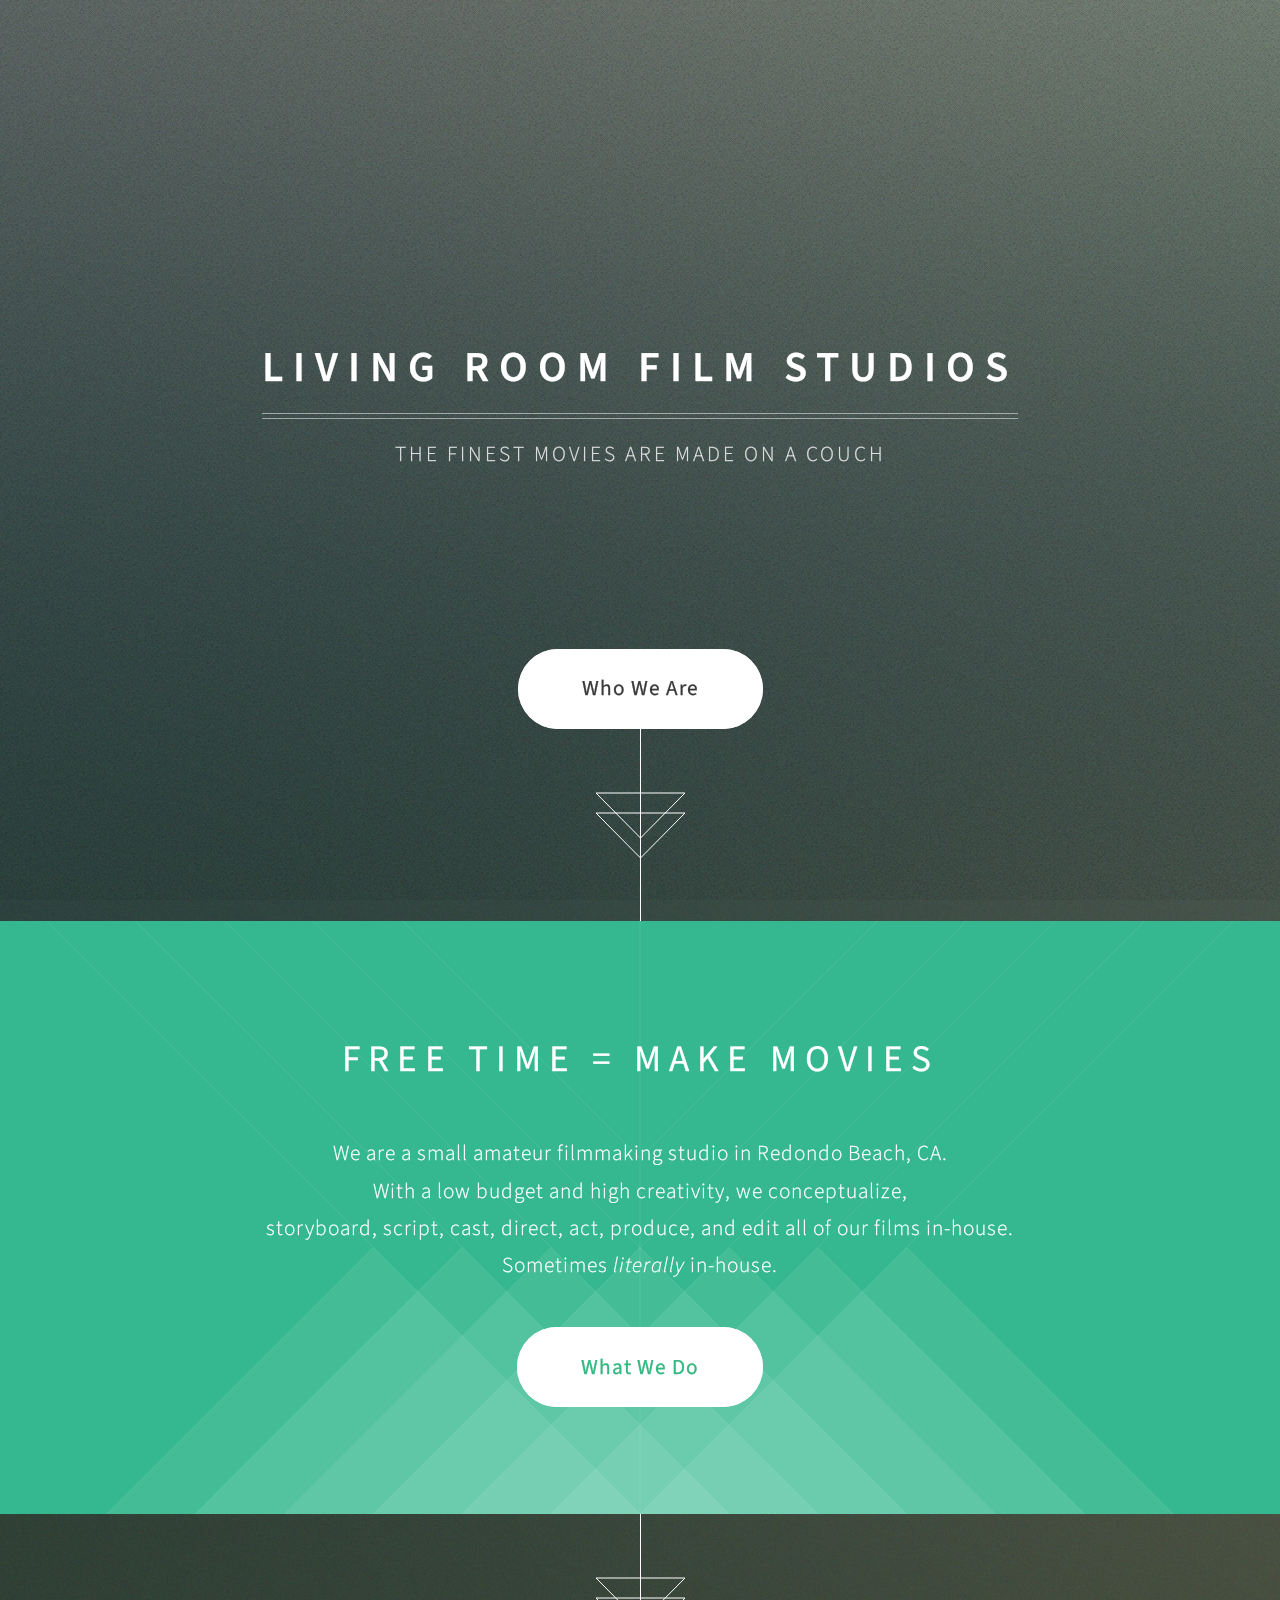
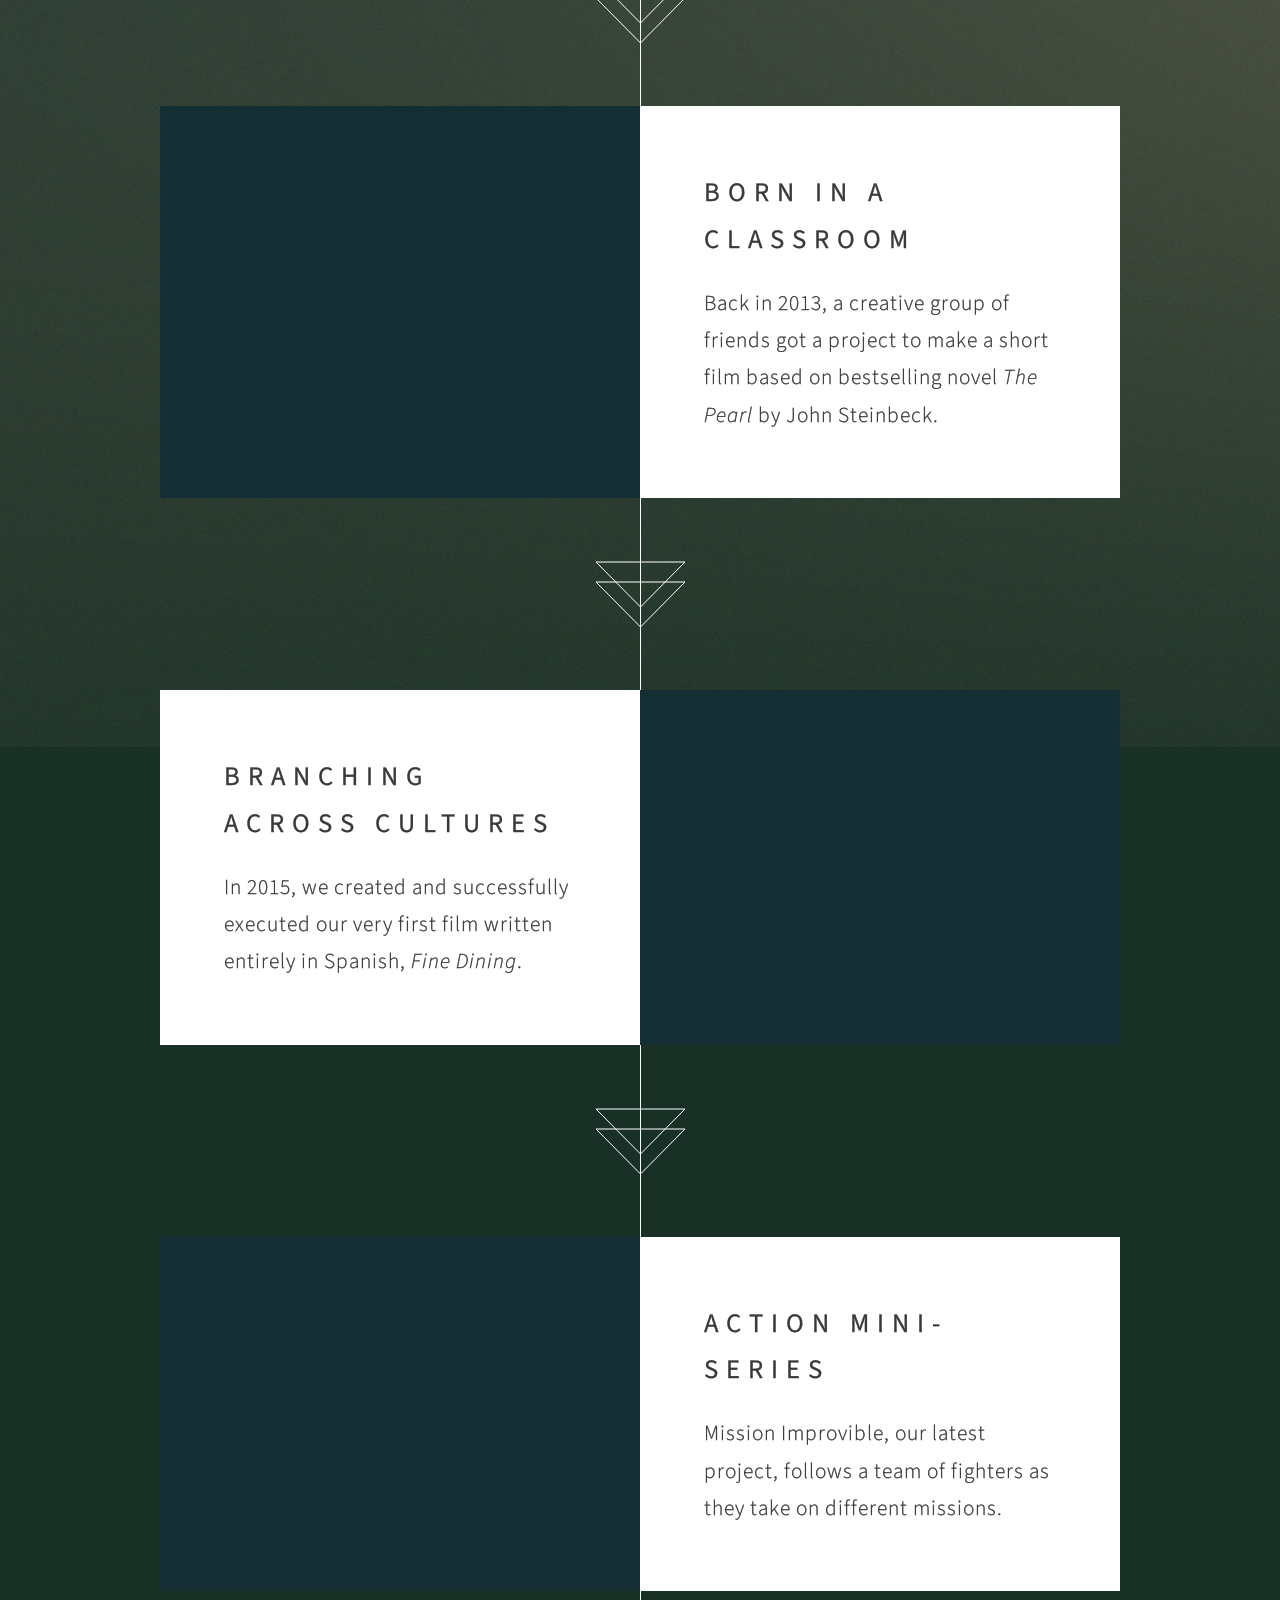
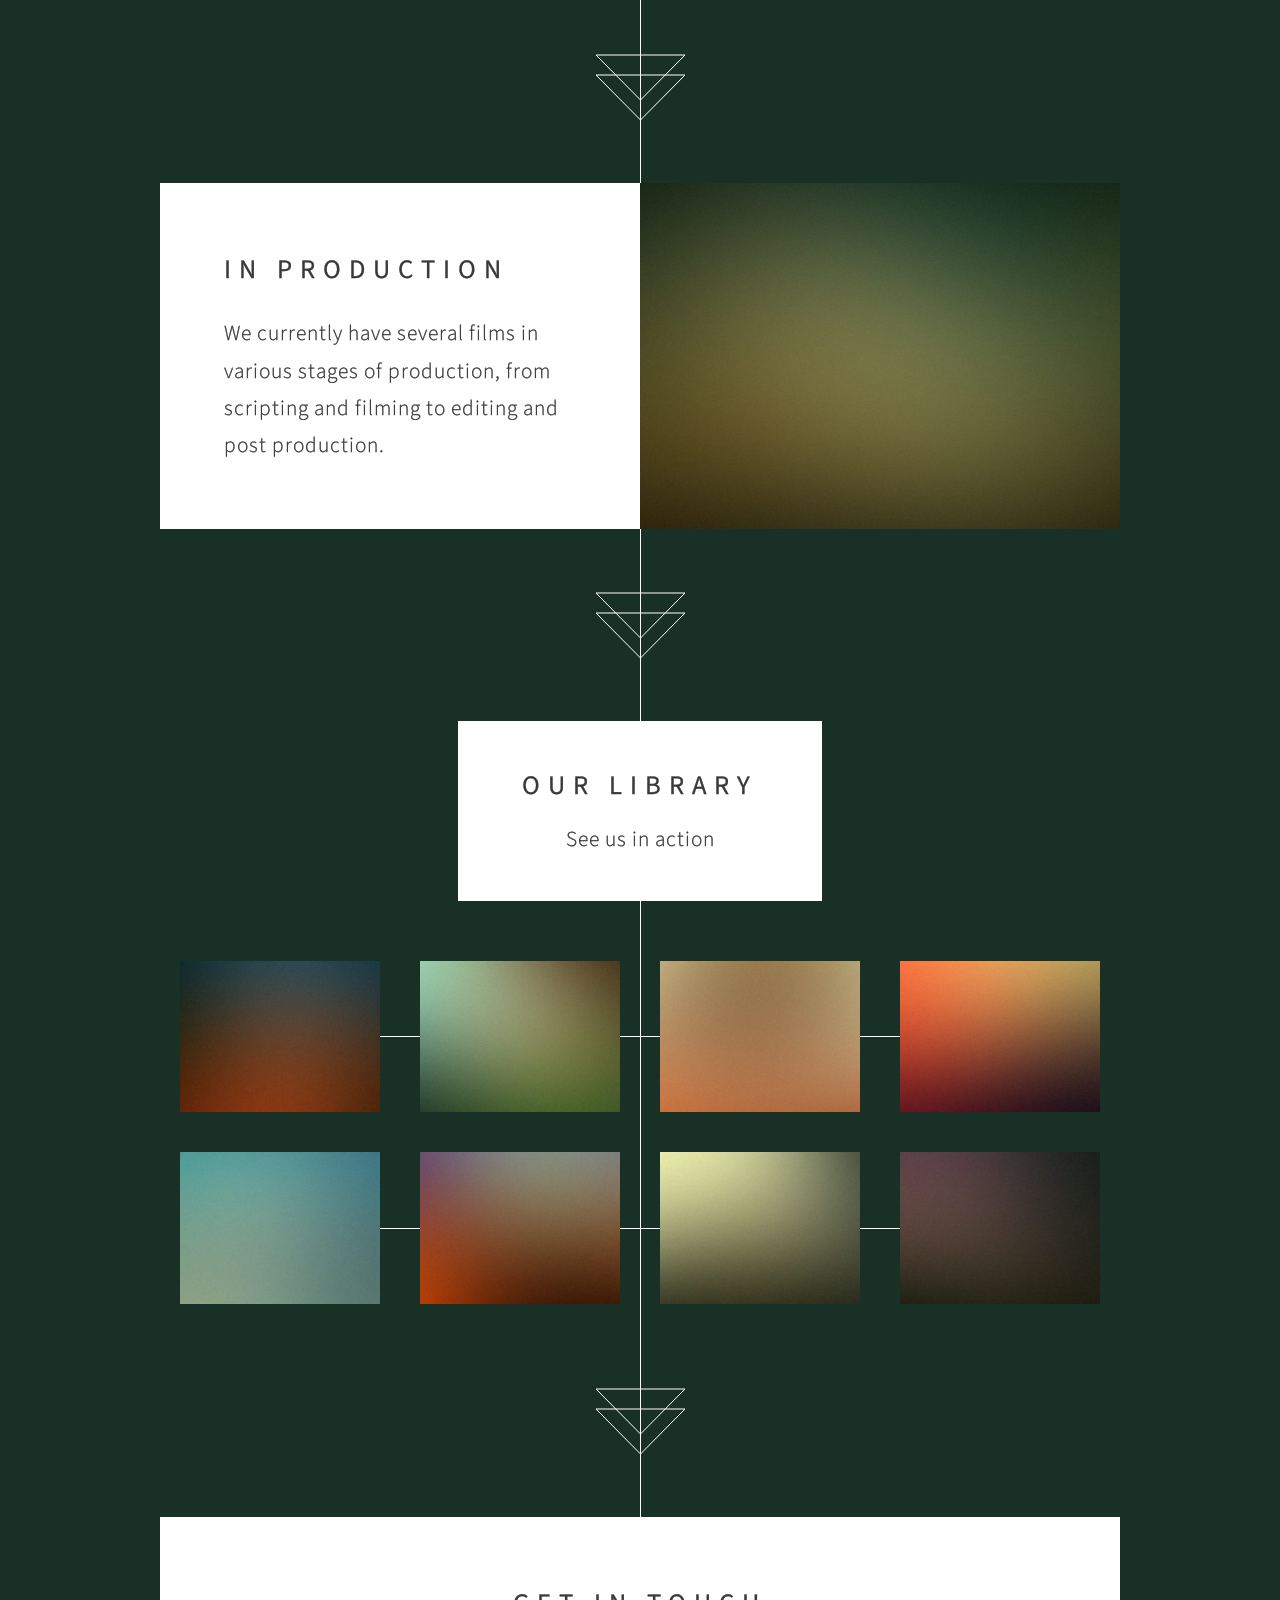
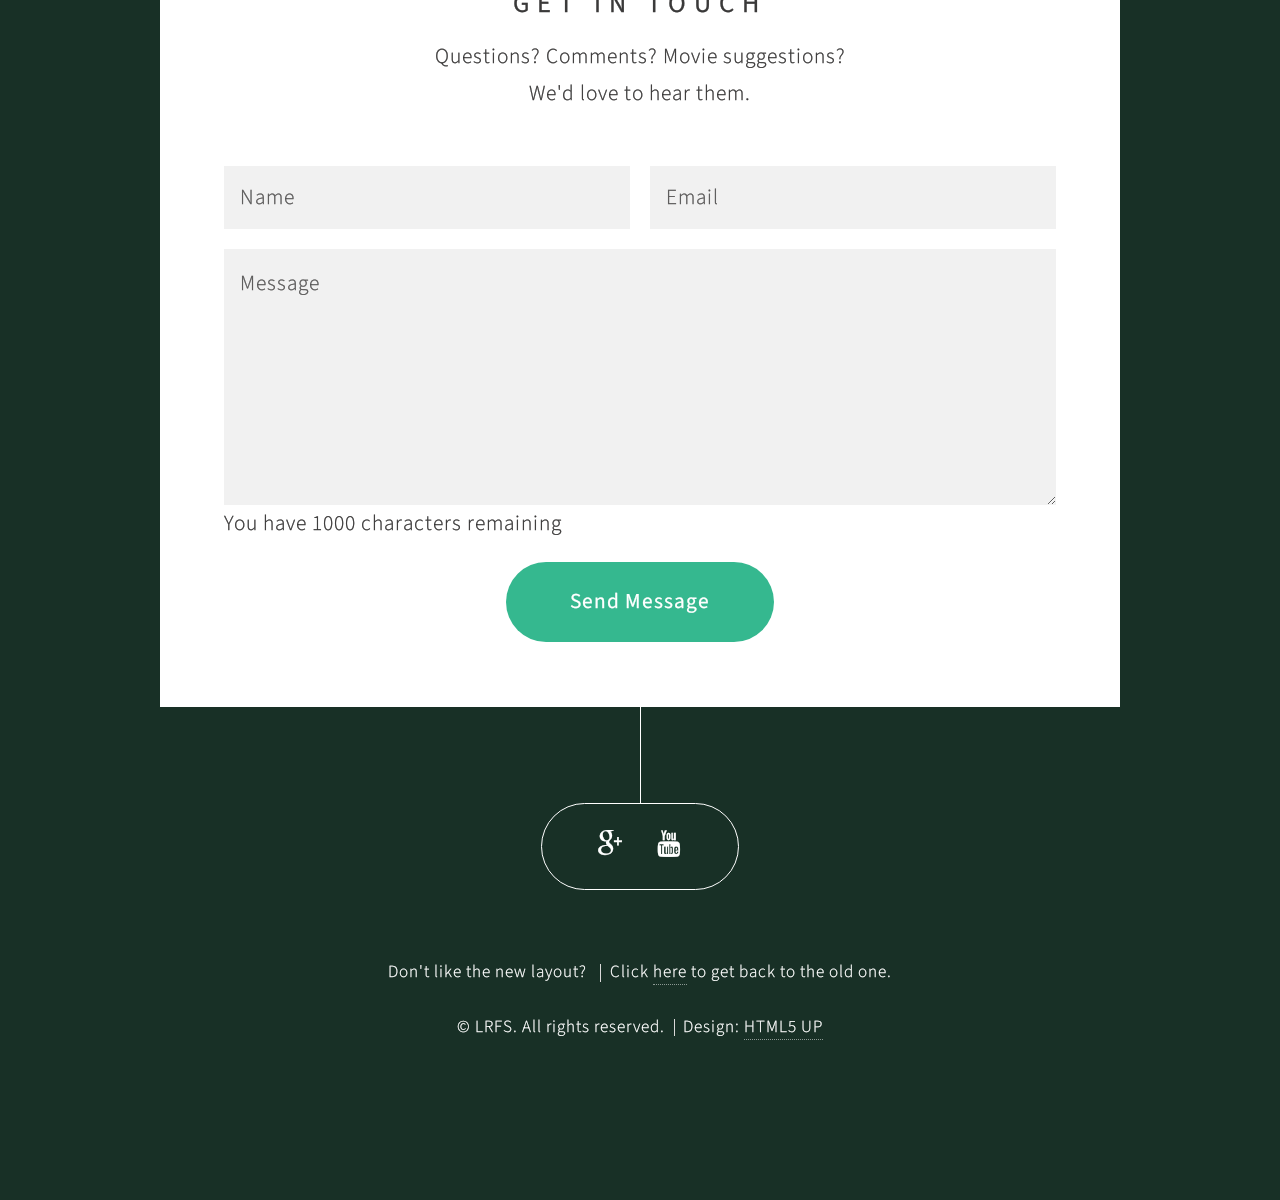
==== index.html @ ba644068 "Slight word change Should change the height of the box" ====
<!DOCTYPE HTML>
<!--
	Overflow by HTML5 UP
	html5up.net | @n33co
	Free for personal and commercial use under the CCA 3.0 license (html5up.net/license)
-->
<html>
	<head>
		<link rel="shortcut icon" href="images/thumbs/favicon-32x32.png">
		<title>Living Room Film Studios | Professional Videos, Unprofessional Sets</title>
		<meta charset="utf-8" />
		<meta name="viewport" content="width=device-width, initial-scale=1" />
		<!--[if lte IE 8]><script src="assets/js/ie/html5shiv.js"></script><![endif]-->
		<link rel="stylesheet" href="assets/css/main.css" />
		<!--[if lte IE 8]><link rel="stylesheet" href="assets/css/ie8.css" /><![endif]-->
	</head>
	<body>

		<!-- Header -->
			<section id="header">
				<header>
					<h1>Living Room Film Studios</h1>
					<p>The Finest Movies Are Made on a Couch</p>
				</header>
				<footer>
					<a href="#banner" class="button style2 scrolly-middle">Who We Are</a>
				</footer>
			</section>

		<!-- Banner -->
			<section id="banner">
				<header>
					<h2>free time = make movies</h2>
				</header>
				<p>We are a small amateur filmmaking studio in Redondo Beach, CA.<br />
					With a low budget and high creativity, we conceptualize,<br />
                    storyboard, script, cast, direct, act, produce, and edit all of our films in-house.<br /> Sometimes <em>literally</em> in-house.</p>
				<footer>
					<a href="#first" class="button style2 scrolly">What We Do</a>
				</footer>
			</section>

		<!-- Feature 1 -->
			<article id="first" class="container box style1 right">
				<a href="#" class="image fit"><iframe width="480" height="400" src="https://www.youtube.com/embed/1ilH2aHMK4M" frameborder="0" allowfullscreen></iframe></a>
				<div class="inner">
					<header>
						<h2>Born in a classroom</h2>
					</header>
					<p>Back in 2013, a creative group of friends got a project to make a short film based on bestselling novel <I>The Pearl</I> by John Steinbeck.</p>
				</div>
			</article>

		<!-- Feature 2 -->
			<article class="container box style1 left">
                <a href="#" class="image fit"><iframe width="480" height="310"
src="http://www.youtube.com/embed/iA7pkVA1npc?autoplay=0" frameborder="0" allowfullscreen></iframe></a>
				<div class="inner">
					<header>
						<h2>Branching Across Cultures</h2>
					</header>
					<p>In 2015, we created and successfully executed our very first film written entirely in Spanish, <I>Fine Dining</I>.</p>
				</div>
			</article>

        <!-- Feature 3 -->
			<article class="container box style1 right">
                <a href="#" class="image fit"><iframe width="480" height="360" src="https://www.youtube.com/embed/EmwjV12LI8k" frameborder="0" allowfullscreen></iframe></a>
				<div class="inner">
					<header>
						<h2>Action Mini-Series</h2>
					</header>
					<p>Mission Improvible, our latest project, follows a team of fighters as they take on different missions.</p>
				</div>
			</article>

		<!-- Feature 4 -->
			<article class="container box style1 left">
                <a href="#" class="image fit"><img src="images/pic02.jpg" alt="" /></a>
				<div class="inner">
					<header>
						<h2>In Production</h2>
					</header>
					<p>We currently have several films in various stages of production, from scripting and filming to editing and post production.</p>
				</div>
			</article>

		<!-- Portfolio -->
			<article class="container box style2">
				<header>
					<h2>Our Library</h2>
					<p>See us in action</p>
				</header>
				<div class="inner gallery">
					<div class="row 0%">
						<div class="3u 12u(mobile)"><a href="images/fulls/01.jpg" class="image fit"><img src="images/thumbs/01.jpg" alt="" title="Ad infinitum" /></a></div>
						<div class="3u 12u(mobile)"><a href="images/fulls/02.jpg" class="image fit"><img src="images/thumbs/02.jpg" alt="" title="Dressed in Clarity" /></a></div>
						<div class="3u 12u(mobile)"><a href="images/fulls/03.jpg" class="image fit"><img src="images/thumbs/03.jpg" alt="" title="Raven" /></a></div>
						<div class="3u 12u(mobile)"><a href="images/fulls/04.jpg" class="image fit"><img src="images/thumbs/04.jpg" alt="" title="I'll have a cup of Disneyland, please" /></a></div>
					</div>
					<div class="row 0%">
						<div class="3u 12u(mobile)"><a href="images/fulls/05.jpg" class="image fit"><img src="images/thumbs/05.jpg" alt="" title="Cherish" /></a></div>
						<div class="3u 12u(mobile)"><a href="images/fulls/06.jpg" class="image fit"><img src="images/thumbs/06.jpg" alt="" title="Different." /></a></div>
						<div class="3u 12u(mobile)"><a href="images/fulls/07.jpg" class="image fit"><img src="images/thumbs/07.jpg" alt="" title="History was made here" /></a></div>
						<div class="3u 12u(mobile)"><a href="images/fulls/08.jpg" class="image fit"><img src="images/thumbs/08.jpg" alt="" title="People come and go and walk away" /></a></div>
					</div>
				</div>
			</article>

		<!-- Contact -->
			<article id="contact" class="container box style3">
				<header>
					<h2>Get in Touch</h2>
					<p>Questions? Comments? Movie suggestions? <br />
					We'd love to hear them.</p>

					<!-- LOL everything is mandatory-->
					<!--<p>An asterisk (<span class="required_star"> * </span>) indicates a mandatory field.</p>-->

				</header>
				<script src="feedbackformvalidation.js"></script>
				<script>
				required.add('Name','NOT_EMPTY','Name');
				required.add('Email','EMAIL','Email');
				required.add('Subject','NOT_EMPTY','Subject');
				required.add('Message','NOT_EMPTY','Message');
			//required.add('AntiSpam','NOT_EMPTY','Anti-Spam Question');

				function checkMessageCount() {
					var maxlen = 1000;
					var len = document.getElementById('message').value.length;
					document.getElementById('charsleft').innerHTML = 'You have ' + (maxlen - len) + ' characters remaining';
				}
				</script>

				<form method="post" enctype="text/plain" action="assets/php/feedbackformprocess.php">
					<div class="row 50%">
						<div class="6u 12u$(mobile)">
							<input type="text" class="text" name="name" placeholder="Name" maxlength="100"/>
						</div>
						<div class="6u$ 12u$(mobile)">
							<input type="text" class="text" name="email" placeholder="Email" maxlength="100"/>
						</div>
						<div class="12u$">
							<textarea name="message" id="message" placeholder="Message" maxlength="1000" onkeyup="checkMessageCount()"></textarea>
						  <div id="charsleft" class="text">You have 1000 characters remaining</div>
						</div>
						<div class="12u$">
							<ul class="actions">
								<li><input type="submit" value="Send Message" /></li>
							</ul>
						</div>
					</div>
				</form>
			</article>

		<!-- Generic -->
		<!-- Cloaking Shield up!

			<article class="container box style3">
				<header>
					<h2>Generic Box</h2>
					<p>Just a generic box. Nothing to see here.</p>
				</header>
				<section>
					<header>
						<h3>Paragraph</h3>
						<p>This is a subtitle</p>
					</header>
					<p>Phasellus nisl nisl, varius id <sup>porttitor sed pellentesque</sup> ac orci. Pellentesque
					habitant <strong>strong</strong> tristique <b>bold</b> et netus <i>italic</i> malesuada <em>emphasized</em> ac turpis egestas. Morbi
					leo suscipit ut. Praesent <sub>id turpis vitae</sub> turpis pretium ultricies. Vestibulum sit
					amet risus elit.</p>
				</section>
				<section>
					<header>
						<h3>Blockquote</h3>
					</header>
					<blockquote>Fringilla nisl. Donec accumsan interdum nisi, quis tincidunt felis sagittis eget.
					tempus euismod. Vestibulum ante ipsum primis in faucibus.</blockquote>
				</section>
				<section>
					<header>
						<h3>Divider</h3>
					</header>
					<p>Donec consectetur <a href="#">vestibulum dolor et pulvinar</a>. Etiam vel felis enim, at viverra
					ligula. Ut porttitor sagittis lorem, quis eleifend nisi ornare vel. Praesent nec orci
					facilisis leo magna. Cras sit amet urna eros, id egestas urna. Quisque aliquam
					tempus euismod. Vestibulum ante ipsum primis in faucibus orci luctus et ultrices
					posuere cubilia.</p>
					<hr />
					<p>Donec consectetur vestibulum dolor et pulvinar. Etiam vel felis enim, at viverra
					ligula. Ut porttitor sagittis lorem, quis eleifend nisi ornare vel. Praesent nec orci
					facilisis leo magna. Cras sit amet urna eros, id egestas urna. Quisque aliquam
					tempus euismod. Vestibulum ante ipsum primis in faucibus orci luctus et ultrices
					posuere cubilia.</p>
				</section>
				<section>
					<header>
						<h3>Unordered List</h3>
					</header>
					<ul class="default">
						<li>Donec consectetur vestibulum dolor et pulvinar. Etiam vel felis enim, at viverra ligula. Ut porttitor sagittis lorem, quis eleifend nisi ornare vel.</li>
						<li>Donec consectetur vestibulum dolor et pulvinar. Etiam vel felis enim, at viverra ligula. Ut porttitor sagittis lorem, quis eleifend nisi ornare vel.</li>
						<li>Donec consectetur vestibulum dolor et pulvinar. Etiam vel felis enim, at viverra ligula. Ut porttitor sagittis lorem, quis eleifend nisi ornare vel.</li>
						<li>Donec consectetur vestibulum dolor et pulvinar. Etiam vel felis enim, at viverra ligula. Ut porttitor sagittis lorem, quis eleifend nisi ornare vel.</li>
					</ul>
				</section>
				<section>
					<header>
						<h3>Ordered List</h3>
					</header>
					<ol class="default">
						<li>Donec consectetur vestibulum dolor et pulvinar. Etiam vel felis enim, at viverra ligula. Ut porttitor sagittis lorem, quis eleifend nisi ornare vel.</li>
						<li>Donec consectetur vestibulum dolor et pulvinar. Etiam vel felis enim, at viverra ligula. Ut porttitor sagittis lorem, quis eleifend nisi ornare vel.</li>
						<li>Donec consectetur vestibulum dolor et pulvinar. Etiam vel felis enim, at viverra ligula. Ut porttitor sagittis lorem, quis eleifend nisi ornare vel.</li>
						<li>Donec consectetur vestibulum dolor et pulvinar. Etiam vel felis enim, at viverra ligula. Ut porttitor sagittis lorem, quis eleifend nisi ornare vel.</li>
					</ol>
				</section>
				<section>
					<header>
						<h3>Table</h3>
					</header>
					<div class="table-wrapper">
						<table class="default">
							<thead>
								<tr>
									<th>ID</th>
									<th>Name</th>
									<th>Description</th>
									<th>Price</th>
								</tr>
							</thead>
							<tbody>
								<tr>
									<td>45815</td>
									<td>Something</td>
									<td>Ut porttitor sagittis lorem quis nisi ornare.</td>
									<td>29.99</td>
								</tr>
								<tr>
									<td>24524</td>
									<td>Nothing</td>
									<td>Ut porttitor sagittis lorem quis nisi ornare.</td>
									<td>19.99</td>
								</tr>
								<tr>
									<td>45815</td>
									<td>Something</td>
									<td>Ut porttitor sagittis lorem quis nisi ornare.</td>
									<td>29.99</td>
								</tr>
								<tr>
									<td>24524</td>
									<td>Nothing</td>
									<td>Ut porttitor sagittis lorem quis nisi ornare.</td>
									<td>19.99</td>
								</tr>
							</tbody>
							<tfoot>
								<tr>
									<td colspan="3"></td>
									<td>100.00</td>
								</tr>
							</tfoot>
						</table>
					</div>
				</section>
				<section>
					<header>
						<h3>Form</h3>
					</header>
					<form method="post" action="#">
						<div class="row">
							<div class="6u">
								<input class="text" type="text" name="name" id="name" value="" placeholder="John Doe" />
							</div>
							<div class="6u">
								<input class="text" type="text" name="email" id="email" value="" placeholder="johndoe@domain.tld" />
							</div>
						</div>
						<div class="row">
							<div class="12u">
								<select name="department" id="department">
									<option value="">Choose a department</option>
									<option value="1">Manufacturing</option>
									<option value="2">Administration</option>
									<option value="3">Support</option>
								</select>
							</div>
						</div>
						<div class="row">
							<div class="12u">
								<input class="text" type="text" name="subject" id="subject" value="" placeholder="Enter your subject" />
							</div>
						</div>
						<div class="row">
							<div class="12u">
								<textarea name="message" id="message" placeholder="Enter your message"></textarea>
							</div>
						</div>
						<div class="row">
							<div class="12u">
								<ul class="actions">
									<li><input type="submit" value="Submit" /></li>
									<li><input type="reset" class="style3" value="Clear Form" /></li>
								</ul>
							</div>
						</div>
					</form>
				</section>
			</article>

			Cloaking Shield down!
		-->

		<section id="footer">
			<ul class="icons">
				<!-- <li><a href="#" class="icon fa-twitter"><span class="label">Twitter</span></a></li>
				<li><a href="#" class="icon fa-facebook"><span class="label">Facebook</span></a></li>-->
				<li><a href="https://plus.google.com/u/0/b/105380118939321346289/105380118939321346289" target="_blank" class="icon fa-google-plus"><span class="label">Google+</span></a></li>
				<li><a href="https://www.youtube.com/user/livingRFstudios" target="_blank" class="icon fa-youtube"><span class="label">Youtube</span></a></li>
				<!--<li><a href="#" class="icon fa-pinterest"><span class="label">Pinterest</span></a></li>
				<li><a href="#" class="icon fa-dribbble"><span class="label">Dribbble</span></a></li>
				<li><a href="#" class="icon fa-linkedin"><span class="label">LinkedIn</span></a></li>-->
			</ul>
			<div class="copyright">
				<ul class="menu">
          <li>Don't like the new layout?</li>
          <li>Click <a href="https://goo.gl/kXEA75">here</a> to get back to the old one.</li>
        </ul>
        <ul class="menu">
					<li>&copy; LRFS. All rights reserved.</li><li>Design: <a href="http://html5up.net">HTML5 UP</a></li>
				</ul>
			</div>
		</section>

		<!-- Scripts -->
			<script src="assets/js/jquery.min.js"></script>
			<script src="assets/js/jquery.scrolly.min.js"></script>
			<script src="assets/js/jquery.poptrox.min.js"></script>
			<script src="assets/js/skel.min.js"></script>
			<script src="assets/js/util.js"></script>
			<!--[if lte IE 8]><script src="assets/js/ie/respond.min.js"></script><![endif]-->
			<script src="assets/js/main.js"></script>

	</body>
</html>
---- assets/css/main.css ----
@import url("http://fonts.googleapis.com/css?family=Source+Sans+Pro:300,300italic,400,600");
@import url("font-awesome.min.css");

/*
	Overflow by HTML5 UP
	html5up.net | @n33co
	Free for personal and commercial use under the CCA 3.0 license (html5up.net/license)
*/

/* Reset */

	html, body, div, span, applet, object, iframe, h1, h2, h3, h4, h5, h6, p, blockquote, pre, a, abbr, acronym, address, big, cite, code, del, dfn, em, img, ins, kbd, q, s, samp, small, strike, strong, sub, sup, tt, var, b, u, i, center, dl, dt, dd, ol, ul, li, fieldset, form, label, legend, table, caption, tbody, tfoot, thead, tr, th, td, article, aside, canvas, details, embed, figure, figcaption, footer, header, hgroup, menu, nav, output, ruby, section, summary, time, mark, audio, video {
		margin: 0;
		padding: 0;
		border: 0;
		font-size: 100%;
		font: inherit;
		vertical-align: baseline;
	}

	article, aside, details, figcaption, figure, footer, header, hgroup, menu, nav, section {
		display: block;
	}

	body {
		line-height: 1;
	}

	ol, ul {
		list-style: none;
	}

	blockquote, q {
		quotes: none;
	}

	blockquote:before, blockquote:after, q:before, q:after {
		content: '';
		content: none;
	}

	table {
		border-collapse: collapse;
		border-spacing: 0;
	}

	body {
		-webkit-text-size-adjust: none;
	}

/* Box Model */

	*, *:before, *:after {
		-moz-box-sizing: border-box;
		-webkit-box-sizing: border-box;
		box-sizing: border-box;
	}

/* Containers */

	.container {
		margin-left: auto;
		margin-right: auto;
	}

	.container.\31 25\25 {
		width: 100%;
		max-width: 1425px;
		min-width: 1140px;
	}

	.container.\37 5\25 {
		width: 855px;
	}

	.container.\35 0\25 {
		width: 570px;
	}

	.container.\32 5\25 {
		width: 285px;
	}

	.container {
		width: 1140px;
	}

	@media screen and (max-width: 1680px) {

		.container.\31 25\25 {
			width: 100%;
			max-width: 1200px;
			min-width: 960px;
		}

		.container.\37 5\25 {
			width: 720px;
		}

		.container.\35 0\25 {
			width: 480px;
		}

		.container.\32 5\25 {
			width: 240px;
		}

		.container {
			width: 960px;
		}

	}

	@media screen and (max-width: 1080px) {

		.container.\31 25\25 {
			width: 100%;
			max-width: 118.75%;
			min-width: 95%;
		}

		.container.\37 5\25 {
			width: 71.25%;
		}

		.container.\35 0\25 {
			width: 47.5%;
		}

		.container.\32 5\25 {
			width: 23.75%;
		}

		.container {
			width: 95%;
		}

	}

	@media screen and (max-width: 840px) {

		.container.\31 25\25 {
			width: 100%;
			max-width: 118.75%;
			min-width: 95%;
		}

		.container.\37 5\25 {
			width: 71.25%;
		}

		.container.\35 0\25 {
			width: 47.5%;
		}

		.container.\32 5\25 {
			width: 23.75%;
		}

		.container {
			width: 95%;
		}

	}

	@media screen and (max-width: 736px) {

		.container.\31 25\25 {
			width: 100%;
			max-width: 118.75%;
			min-width: 95%;
		}

		.container.\37 5\25 {
			width: 71.25%;
		}

		.container.\35 0\25 {
			width: 47.5%;
		}

		.container.\32 5\25 {
			width: 23.75%;
		}

		.container {
			width: 95% !important;
		}

	}

/* Grid */

	.row {
		border-bottom: solid 1px transparent;
		-moz-box-sizing: border-box;
		-webkit-box-sizing: border-box;
		box-sizing: border-box;
	}

	.row > * {
		float: left;
		-moz-box-sizing: border-box;
		-webkit-box-sizing: border-box;
		box-sizing: border-box;
	}

	.row:after, .row:before {
		content: '';
		display: block;
		clear: both;
		height: 0;
	}

	.row.uniform > * > :first-child {
		margin-top: 0;
	}

	.row.uniform > * > :last-child {
		margin-bottom: 0;
	}

	.row.\30 \25 > * {
		padding: 0px 0 0 0px;
	}

	.row.\30 \25 {
		margin: 0px 0 -1px 0px;
	}

	.row.uniform.\30 \25 > * {
		padding: 0px 0 0 0px;
	}

	.row.uniform.\30 \25 {
		margin: 0px 0 -1px 0px;
	}

	.row > * {
		padding: 40px 0 0 40px;
	}

	.row {
		margin: -40px 0 -1px -40px;
	}

	.row.uniform > * {
		padding: 40px 0 0 40px;
	}

	.row.uniform {
		margin: -40px 0 -1px -40px;
	}

	.row.\32 00\25 > * {
		padding: 80px 0 0 80px;
	}

	.row.\32 00\25 {
		margin: -80px 0 -1px -80px;
	}

	.row.uniform.\32 00\25 > * {
		padding: 80px 0 0 80px;
	}

	.row.uniform.\32 00\25 {
		margin: -80px 0 -1px -80px;
	}

	.row.\31 50\25 > * {
		padding: 60px 0 0 60px;
	}

	.row.\31 50\25 {
		margin: -60px 0 -1px -60px;
	}

	.row.uniform.\31 50\25 > * {
		padding: 60px 0 0 60px;
	}

	.row.uniform.\31 50\25 {
		margin: -60px 0 -1px -60px;
	}

	.row.\35 0\25 > * {
		padding: 20px 0 0 20px;
	}

	.row.\35 0\25 {
		margin: -20px 0 -1px -20px;
	}

	.row.uniform.\35 0\25 > * {
		padding: 20px 0 0 20px;
	}

	.row.uniform.\35 0\25 {
		margin: -20px 0 -1px -20px;
	}

	.row.\32 5\25 > * {
		padding: 10px 0 0 10px;
	}

	.row.\32 5\25 {
		margin: -10px 0 -1px -10px;
	}

	.row.uniform.\32 5\25 > * {
		padding: 10px 0 0 10px;
	}

	.row.uniform.\32 5\25 {
		margin: -10px 0 -1px -10px;
	}

	.\31 2u, .\31 2u\24 {
		width: 100%;
		clear: none;
		margin-left: 0;
	}

	.\31 1u, .\31 1u\24 {
		width: 91.6666666667%;
		clear: none;
		margin-left: 0;
	}

	.\31 0u, .\31 0u\24 {
		width: 83.3333333333%;
		clear: none;
		margin-left: 0;
	}

	.\39 u, .\39 u\24 {
		width: 75%;
		clear: none;
		margin-left: 0;
	}

	.\38 u, .\38 u\24 {
		width: 66.6666666667%;
		clear: none;
		margin-left: 0;
	}

	.\37 u, .\37 u\24 {
		width: 58.3333333333%;
		clear: none;
		margin-left: 0;
	}

	.\36 u, .\36 u\24 {
		width: 50%;
		clear: none;
		margin-left: 0;
	}

	.\35 u, .\35 u\24 {
		width: 41.6666666667%;
		clear: none;
		margin-left: 0;
	}

	.\34 u, .\34 u\24 {
		width: 33.3333333333%;
		clear: none;
		margin-left: 0;
	}

	.\33 u, .\33 u\24 {
		width: 25%;
		clear: none;
		margin-left: 0;
	}

	.\32 u, .\32 u\24 {
		width: 16.6666666667%;
		clear: none;
		margin-left: 0;
	}

	.\31 u, .\31 u\24 {
		width: 8.3333333333%;
		clear: none;
		margin-left: 0;
	}

	.\31 2u\24 + *,
	.\31 1u\24 + *,
	.\31 0u\24 + *,
	.\39 u\24 + *,
	.\38 u\24 + *,
	.\37 u\24 + *,
	.\36 u\24 + *,
	.\35 u\24 + *,
	.\34 u\24 + *,
	.\33 u\24 + *,
	.\32 u\24 + *,
	.\31 u\24 + * {
		clear: left;
	}

	.\-11u {
		margin-left: 91.66667%;
	}

	.\-10u {
		margin-left: 83.33333%;
	}

	.\-9u {
		margin-left: 75%;
	}

	.\-8u {
		margin-left: 66.66667%;
	}

	.\-7u {
		margin-left: 58.33333%;
	}

	.\-6u {
		margin-left: 50%;
	}

	.\-5u {
		margin-left: 41.66667%;
	}

	.\-4u {
		margin-left: 33.33333%;
	}

	.\-3u {
		margin-left: 25%;
	}

	.\-2u {
		margin-left: 16.66667%;
	}

	.\-1u {
		margin-left: 8.33333%;
	}

	@media screen and (max-width: 1680px) {

		.row > * {
			padding: 40px 0 0 40px;
		}

		.row {
			margin: -40px 0 -1px -40px;
		}

		.row.uniform > * {
			padding: 40px 0 0 40px;
		}

		.row.uniform {
			margin: -40px 0 -1px -40px;
		}

		.row.\32 00\25 > * {
			padding: 80px 0 0 80px;
		}

		.row.\32 00\25 {
			margin: -80px 0 -1px -80px;
		}

		.row.uniform.\32 00\25 > * {
			padding: 80px 0 0 80px;
		}

		.row.uniform.\32 00\25 {
			margin: -80px 0 -1px -80px;
		}

		.row.\31 50\25 > * {
			padding: 60px 0 0 60px;
		}

		.row.\31 50\25 {
			margin: -60px 0 -1px -60px;
		}

		.row.uniform.\31 50\25 > * {
			padding: 60px 0 0 60px;
		}

		.row.uniform.\31 50\25 {
			margin: -60px 0 -1px -60px;
		}

		.row.\35 0\25 > * {
			padding: 20px 0 0 20px;
		}

		.row.\35 0\25 {
			margin: -20px 0 -1px -20px;
		}

		.row.uniform.\35 0\25 > * {
			padding: 20px 0 0 20px;
		}

		.row.uniform.\35 0\25 {
			margin: -20px 0 -1px -20px;
		}

		.row.\32 5\25 > * {
			padding: 10px 0 0 10px;
		}

		.row.\32 5\25 {
			margin: -10px 0 -1px -10px;
		}

		.row.uniform.\32 5\25 > * {
			padding: 10px 0 0 10px;
		}

		.row.uniform.\32 5\25 {
			margin: -10px 0 -1px -10px;
		}

		.\31 2u\28wide\29, .\31 2u\24\28wide\29 {
			width: 100%;
			clear: none;
			margin-left: 0;
		}

		.\31 1u\28wide\29, .\31 1u\24\28wide\29 {
			width: 91.6666666667%;
			clear: none;
			margin-left: 0;
		}

		.\31 0u\28wide\29, .\31 0u\24\28wide\29 {
			width: 83.3333333333%;
			clear: none;
			margin-left: 0;
		}

		.\39 u\28wide\29, .\39 u\24\28wide\29 {
			width: 75%;
			clear: none;
			margin-left: 0;
		}

		.\38 u\28wide\29, .\38 u\24\28wide\29 {
			width: 66.6666666667%;
			clear: none;
			margin-left: 0;
		}

		.\37 u\28wide\29, .\37 u\24\28wide\29 {
			width: 58.3333333333%;
			clear: none;
			margin-left: 0;
		}

		.\36 u\28wide\29, .\36 u\24\28wide\29 {
			width: 50%;
			clear: none;
			margin-left: 0;
		}

		.\35 u\28wide\29, .\35 u\24\28wide\29 {
			width: 41.6666666667%;
			clear: none;
			margin-left: 0;
		}

		.\34 u\28wide\29, .\34 u\24\28wide\29 {
			width: 33.3333333333%;
			clear: none;
			margin-left: 0;
		}

		.\33 u\28wide\29, .\33 u\24\28wide\29 {
			width: 25%;
			clear: none;
			margin-left: 0;
		}

		.\32 u\28wide\29, .\32 u\24\28wide\29 {
			width: 16.6666666667%;
			clear: none;
			margin-left: 0;
		}

		.\31 u\28wide\29, .\31 u\24\28wide\29 {
			width: 8.3333333333%;
			clear: none;
			margin-left: 0;
		}

		.\31 2u\24\28wide\29 + *,
		.\31 1u\24\28wide\29 + *,
		.\31 0u\24\28wide\29 + *,
		.\39 u\24\28wide\29 + *,
		.\38 u\24\28wide\29 + *,
		.\37 u\24\28wide\29 + *,
		.\36 u\24\28wide\29 + *,
		.\35 u\24\28wide\29 + *,
		.\34 u\24\28wide\29 + *,
		.\33 u\24\28wide\29 + *,
		.\32 u\24\28wide\29 + *,
		.\31 u\24\28wide\29 + * {
			clear: left;
		}

		.\-11u\28wide\29 {
			margin-left: 91.66667%;
		}

		.\-10u\28wide\29 {
			margin-left: 83.33333%;
		}

		.\-9u\28wide\29 {
			margin-left: 75%;
		}

		.\-8u\28wide\29 {
			margin-left: 66.66667%;
		}

		.\-7u\28wide\29 {
			margin-left: 58.33333%;
		}

		.\-6u\28wide\29 {
			margin-left: 50%;
		}

		.\-5u\28wide\29 {
			margin-left: 41.66667%;
		}

		.\-4u\28wide\29 {
			margin-left: 33.33333%;
		}

		.\-3u\28wide\29 {
			margin-left: 25%;
		}

		.\-2u\28wide\29 {
			margin-left: 16.66667%;
		}

		.\-1u\28wide\29 {
			margin-left: 8.33333%;
		}

	}

	@media screen and (max-width: 1080px) {

		.row > * {
			padding: 40px 0 0 40px;
		}

		.row {
			margin: -40px 0 -1px -40px;
		}

		.row.uniform > * {
			padding: 40px 0 0 40px;
		}

		.row.uniform {
			margin: -40px 0 -1px -40px;
		}

		.row.\32 00\25 > * {
			padding: 80px 0 0 80px;
		}

		.row.\32 00\25 {
			margin: -80px 0 -1px -80px;
		}

		.row.uniform.\32 00\25 > * {
			padding: 80px 0 0 80px;
		}

		.row.uniform.\32 00\25 {
			margin: -80px 0 -1px -80px;
		}

		.row.\31 50\25 > * {
			padding: 60px 0 0 60px;
		}

		.row.\31 50\25 {
			margin: -60px 0 -1px -60px;
		}

		.row.uniform.\31 50\25 > * {
			padding: 60px 0 0 60px;
		}

		.row.uniform.\31 50\25 {
			margin: -60px 0 -1px -60px;
		}

		.row.\35 0\25 > * {
			padding: 20px 0 0 20px;
		}

		.row.\35 0\25 {
			margin: -20px 0 -1px -20px;
		}

		.row.uniform.\35 0\25 > * {
			padding: 20px 0 0 20px;
		}

		.row.uniform.\35 0\25 {
			margin: -20px 0 -1px -20px;
		}

		.row.\32 5\25 > * {
			padding: 10px 0 0 10px;
		}

		.row.\32 5\25 {
			margin: -10px 0 -1px -10px;
		}

		.row.uniform.\32 5\25 > * {
			padding: 10px 0 0 10px;
		}

		.row.uniform.\32 5\25 {
			margin: -10px 0 -1px -10px;
		}

		.\31 2u\28normal\29, .\31 2u\24\28normal\29 {
			width: 100%;
			clear: none;
			margin-left: 0;
		}

		.\31 1u\28normal\29, .\31 1u\24\28normal\29 {
			width: 91.6666666667%;
			clear: none;
			margin-left: 0;
		}

		.\31 0u\28normal\29, .\31 0u\24\28normal\29 {
			width: 83.3333333333%;
			clear: none;
			margin-left: 0;
		}

		.\39 u\28normal\29, .\39 u\24\28normal\29 {
			width: 75%;
			clear: none;
			margin-left: 0;
		}

		.\38 u\28normal\29, .\38 u\24\28normal\29 {
			width: 66.6666666667%;
			clear: none;
			margin-left: 0;
		}

		.\37 u\28normal\29, .\37 u\24\28normal\29 {
			width: 58.3333333333%;
			clear: none;
			margin-left: 0;
		}

		.\36 u\28normal\29, .\36 u\24\28normal\29 {
			width: 50%;
			clear: none;
			margin-left: 0;
		}

		.\35 u\28normal\29, .\35 u\24\28normal\29 {
			width: 41.6666666667%;
			clear: none;
			margin-left: 0;
		}

		.\34 u\28normal\29, .\34 u\24\28normal\29 {
			width: 33.3333333333%;
			clear: none;
			margin-left: 0;
		}

		.\33 u\28normal\29, .\33 u\24\28normal\29 {
			width: 25%;
			clear: none;
			margin-left: 0;
		}

		.\32 u\28normal\29, .\32 u\24\28normal\29 {
			width: 16.6666666667%;
			clear: none;
			margin-left: 0;
		}

		.\31 u\28normal\29, .\31 u\24\28normal\29 {
			width: 8.3333333333%;
			clear: none;
			margin-left: 0;
		}

		.\31 2u\24\28normal\29 + *,
		.\31 1u\24\28normal\29 + *,
		.\31 0u\24\28normal\29 + *,
		.\39 u\24\28normal\29 + *,
		.\38 u\24\28normal\29 + *,
		.\37 u\24\28normal\29 + *,
		.\36 u\24\28normal\29 + *,
		.\35 u\24\28normal\29 + *,
		.\34 u\24\28normal\29 + *,
		.\33 u\24\28normal\29 + *,
		.\32 u\24\28normal\29 + *,
		.\31 u\24\28normal\29 + * {
			clear: left;
		}

		.\-11u\28normal\29 {
			margin-left: 91.66667%;
		}

		.\-10u\28normal\29 {
			margin-left: 83.33333%;
		}

		.\-9u\28normal\29 {
			margin-left: 75%;
		}

		.\-8u\28normal\29 {
			margin-left: 66.66667%;
		}

		.\-7u\28normal\29 {
			margin-left: 58.33333%;
		}

		.\-6u\28normal\29 {
			margin-left: 50%;
		}

		.\-5u\28normal\29 {
			margin-left: 41.66667%;
		}

		.\-4u\28normal\29 {
			margin-left: 33.33333%;
		}

		.\-3u\28normal\29 {
			margin-left: 25%;
		}

		.\-2u\28normal\29 {
			margin-left: 16.66667%;
		}

		.\-1u\28normal\29 {
			margin-left: 8.33333%;
		}

	}

	@media screen and (max-width: 840px) {

		.row > * {
			padding: 30px 0 0 30px;
		}

		.row {
			margin: -30px 0 -1px -30px;
		}

		.row.uniform > * {
			padding: 30px 0 0 30px;
		}

		.row.uniform {
			margin: -30px 0 -1px -30px;
		}

		.row.\32 00\25 > * {
			padding: 60px 0 0 60px;
		}

		.row.\32 00\25 {
			margin: -60px 0 -1px -60px;
		}

		.row.uniform.\32 00\25 > * {
			padding: 60px 0 0 60px;
		}

		.row.uniform.\32 00\25 {
			margin: -60px 0 -1px -60px;
		}

		.row.\31 50\25 > * {
			padding: 45px 0 0 45px;
		}

		.row.\31 50\25 {
			margin: -45px 0 -1px -45px;
		}

		.row.uniform.\31 50\25 > * {
			padding: 45px 0 0 45px;
		}

		.row.uniform.\31 50\25 {
			margin: -45px 0 -1px -45px;
		}

		.row.\35 0\25 > * {
			padding: 15px 0 0 15px;
		}

		.row.\35 0\25 {
			margin: -15px 0 -1px -15px;
		}

		.row.uniform.\35 0\25 > * {
			padding: 15px 0 0 15px;
		}

		.row.uniform.\35 0\25 {
			margin: -15px 0 -1px -15px;
		}

		.row.\32 5\25 > * {
			padding: 7.5px 0 0 7.5px;
		}

		.row.\32 5\25 {
			margin: -7.5px 0 -1px -7.5px;
		}

		.row.uniform.\32 5\25 > * {
			padding: 7.5px 0 0 7.5px;
		}

		.row.uniform.\32 5\25 {
			margin: -7.5px 0 -1px -7.5px;
		}

		.\31 2u\28narrow\29, .\31 2u\24\28narrow\29 {
			width: 100%;
			clear: none;
			margin-left: 0;
		}

		.\31 1u\28narrow\29, .\31 1u\24\28narrow\29 {
			width: 91.6666666667%;
			clear: none;
			margin-left: 0;
		}

		.\31 0u\28narrow\29, .\31 0u\24\28narrow\29 {
			width: 83.3333333333%;
			clear: none;
			margin-left: 0;
		}

		.\39 u\28narrow\29, .\39 u\24\28narrow\29 {
			width: 75%;
			clear: none;
			margin-left: 0;
		}

		.\38 u\28narrow\29, .\38 u\24\28narrow\29 {
			width: 66.6666666667%;
			clear: none;
			margin-left: 0;
		}

		.\37 u\28narrow\29, .\37 u\24\28narrow\29 {
			width: 58.3333333333%;
			clear: none;
			margin-left: 0;
		}

		.\36 u\28narrow\29, .\36 u\24\28narrow\29 {
			width: 50%;
			clear: none;
			margin-left: 0;
		}

		.\35 u\28narrow\29, .\35 u\24\28narrow\29 {
			width: 41.6666666667%;
			clear: none;
			margin-left: 0;
		}

		.\34 u\28narrow\29, .\34 u\24\28narrow\29 {
			width: 33.3333333333%;
			clear: none;
			margin-left: 0;
		}

		.\33 u\28narrow\29, .\33 u\24\28narrow\29 {
			width: 25%;
			clear: none;
			margin-left: 0;
		}

		.\32 u\28narrow\29, .\32 u\24\28narrow\29 {
			width: 16.6666666667%;
			clear: none;
			margin-left: 0;
		}

		.\31 u\28narrow\29, .\31 u\24\28narrow\29 {
			width: 8.3333333333%;
			clear: none;
			margin-left: 0;
		}

		.\31 2u\24\28narrow\29 + *,
		.\31 1u\24\28narrow\29 + *,
		.\31 0u\24\28narrow\29 + *,
		.\39 u\24\28narrow\29 + *,
		.\38 u\24\28narrow\29 + *,
		.\37 u\24\28narrow\29 + *,
		.\36 u\24\28narrow\29 + *,
		.\35 u\24\28narrow\29 + *,
		.\34 u\24\28narrow\29 + *,
		.\33 u\24\28narrow\29 + *,
		.\32 u\24\28narrow\29 + *,
		.\31 u\24\28narrow\29 + * {
			clear: left;
		}

		.\-11u\28narrow\29 {
			margin-left: 91.66667%;
		}

		.\-10u\28narrow\29 {
			margin-left: 83.33333%;
		}

		.\-9u\28narrow\29 {
			margin-left: 75%;
		}

		.\-8u\28narrow\29 {
			margin-left: 66.66667%;
		}

		.\-7u\28narrow\29 {
			margin-left: 58.33333%;
		}

		.\-6u\28narrow\29 {
			margin-left: 50%;
		}

		.\-5u\28narrow\29 {
			margin-left: 41.66667%;
		}

		.\-4u\28narrow\29 {
			margin-left: 33.33333%;
		}

		.\-3u\28narrow\29 {
			margin-left: 25%;
		}

		.\-2u\28narrow\29 {
			margin-left: 16.66667%;
		}

		.\-1u\28narrow\29 {
			margin-left: 8.33333%;
		}

	}

	@media screen and (max-width: 736px) {

		.row > * {
			padding: 20px 0 0 20px;
		}

		.row {
			margin: -20px 0 -1px -20px;
		}

		.row.uniform > * {
			padding: 20px 0 0 20px;
		}

		.row.uniform {
			margin: -20px 0 -1px -20px;
		}

		.row.\32 00\25 > * {
			padding: 40px 0 0 40px;
		}

		.row.\32 00\25 {
			margin: -40px 0 -1px -40px;
		}

		.row.uniform.\32 00\25 > * {
			padding: 40px 0 0 40px;
		}

		.row.uniform.\32 00\25 {
			margin: -40px 0 -1px -40px;
		}

		.row.\31 50\25 > * {
			padding: 30px 0 0 30px;
		}

		.row.\31 50\25 {
			margin: -30px 0 -1px -30px;
		}

		.row.uniform.\31 50\25 > * {
			padding: 30px 0 0 30px;
		}

		.row.uniform.\31 50\25 {
			margin: -30px 0 -1px -30px;
		}

		.row.\35 0\25 > * {
			padding: 10px 0 0 10px;
		}

		.row.\35 0\25 {
			margin: -10px 0 -1px -10px;
		}

		.row.uniform.\35 0\25 > * {
			padding: 10px 0 0 10px;
		}

		.row.uniform.\35 0\25 {
			margin: -10px 0 -1px -10px;
		}

		.row.\32 5\25 > * {
			padding: 5px 0 0 5px;
		}

		.row.\32 5\25 {
			margin: -5px 0 -1px -5px;
		}

		.row.uniform.\32 5\25 > * {
			padding: 5px 0 0 5px;
		}

		.row.uniform.\32 5\25 {
			margin: -5px 0 -1px -5px;
		}

		.\31 2u\28mobile\29, .\31 2u\24\28mobile\29 {
			width: 100%;
			clear: none;
			margin-left: 0;
		}

		.\31 1u\28mobile\29, .\31 1u\24\28mobile\29 {
			width: 91.6666666667%;
			clear: none;
			margin-left: 0;
		}

		.\31 0u\28mobile\29, .\31 0u\24\28mobile\29 {
			width: 83.3333333333%;
			clear: none;
			margin-left: 0;
		}

		.\39 u\28mobile\29, .\39 u\24\28mobile\29 {
			width: 75%;
			clear: none;
			margin-left: 0;
		}

		.\38 u\28mobile\29, .\38 u\24\28mobile\29 {
			width: 66.6666666667%;
			clear: none;
			margin-left: 0;
		}

		.\37 u\28mobile\29, .\37 u\24\28mobile\29 {
			width: 58.3333333333%;
			clear: none;
			margin-left: 0;
		}

		.\36 u\28mobile\29, .\36 u\24\28mobile\29 {
			width: 50%;
			clear: none;
			margin-left: 0;
		}

		.\35 u\28mobile\29, .\35 u\24\28mobile\29 {
			width: 41.6666666667%;
			clear: none;
			margin-left: 0;
		}

		.\34 u\28mobile\29, .\34 u\24\28mobile\29 {
			width: 33.3333333333%;
			clear: none;
			margin-left: 0;
		}

		.\33 u\28mobile\29, .\33 u\24\28mobile\29 {
			width: 25%;
			clear: none;
			margin-left: 0;
		}

		.\32 u\28mobile\29, .\32 u\24\28mobile\29 {
			width: 16.6666666667%;
			clear: none;
			margin-left: 0;
		}

		.\31 u\28mobile\29, .\31 u\24\28mobile\29 {
			width: 8.3333333333%;
			clear: none;
			margin-left: 0;
		}

		.\31 2u\24\28mobile\29 + *,
		.\31 1u\24\28mobile\29 + *,
		.\31 0u\24\28mobile\29 + *,
		.\39 u\24\28mobile\29 + *,
		.\38 u\24\28mobile\29 + *,
		.\37 u\24\28mobile\29 + *,
		.\36 u\24\28mobile\29 + *,
		.\35 u\24\28mobile\29 + *,
		.\34 u\24\28mobile\29 + *,
		.\33 u\24\28mobile\29 + *,
		.\32 u\24\28mobile\29 + *,
		.\31 u\24\28mobile\29 + * {
			clear: left;
		}

		.\-11u\28mobile\29 {
			margin-left: 91.66667%;
		}

		.\-10u\28mobile\29 {
			margin-left: 83.33333%;
		}

		.\-9u\28mobile\29 {
			margin-left: 75%;
		}

		.\-8u\28mobile\29 {
			margin-left: 66.66667%;
		}

		.\-7u\28mobile\29 {
			margin-left: 58.33333%;
		}

		.\-6u\28mobile\29 {
			margin-left: 50%;
		}

		.\-5u\28mobile\29 {
			margin-left: 41.66667%;
		}

		.\-4u\28mobile\29 {
			margin-left: 33.33333%;
		}

		.\-3u\28mobile\29 {
			margin-left: 25%;
		}

		.\-2u\28mobile\29 {
			margin-left: 16.66667%;
		}

		.\-1u\28mobile\29 {
			margin-left: 8.33333%;
		}

	}

/* Basic */

	body {
		background-color: #183026;
		background-image: url("images/overlay.png"), url("../../images/bg.jpg");
		background-repeat: repeat, no-repeat;
		background-size: auto, cover;
		background-position: top left, center 0;
		background-attachment: fixed, fixed;
		font-family: 'Source Sans Pro', sans-serif;
		font-size: 18pt;
		line-height: 1.75em;
		font-weight: 300;
		letter-spacing: 1px;
		color: #3a3939;
		text-shadow: 0 0 0.5px rgba(58, 57, 57, 0.25);
		-webkit-text-stroke: 0.25px;
	}

		body.is-scroll {
			background-attachment: scroll, scroll;
			background-size: auto, 100% auto;
		}

		body.is-loading * {
			-moz-transition: none !important;
			-webkit-transition: none !important;
			-ms-transition: none !important;
			transition: none !important;
			-moz-animation: none !important;
			-webkit-animation: none !important;
			-ms-animation: none !important;
			animation: none !important;
		}

	input, textarea, select {
		font-family: 'Source Sans Pro', sans-serif;
		font-size: 18pt;
		line-height: 1.75em;
		font-weight: 300;
		letter-spacing: 1px;
		color: #3a3939;
		text-shadow: 0 0 0.5px rgba(58, 57, 57, 0.25);
		-webkit-text-stroke: 0.25px;
	}

	h1, h2, h3, h4, h5, h6 {
		font-weight: 400;
		text-transform: uppercase;
		line-height: 1.75em;
	}

	h1 a, h2 a, h3 a, h4 a, h5 a, h6 a {
		color: inherit;
		text-decoration: none;
	}

	h2 {
		font-size: 1.25em;
		letter-spacing: 8px;
	}

	h3 {
		font-size: 1em;
		letter-spacing: 5px;
	}

	strong, b {
		font-weight: 400;
	}

	em, i {
		font-style: italic;
	}

	a {
		-moz-transition: border-color 0.35s ease-in-out, color 0.35s ease-in-out;
		-webkit-transition: border-color 0.35s ease-in-out, color 0.35s ease-in-out;
		-ms-transition: border-color 0.35s ease-in-out, color 0.35s ease-in-out;
		transition: border-color 0.35s ease-in-out, color 0.35s ease-in-out;
		color: #35b88f;
		text-shadow: 0 0 0.5px rgba(53, 184, 143, 0.25);
		text-decoration: none;
		border-bottom: dotted 1px rgba(53, 184, 143, 0.5);
	}

		a:hover {
			border-bottom-color: rgba(53, 184, 143, 0);
		}

	sub {
		position: relative;
		top: 0.5em;
		font-size: 0.8em;
	}

	sup {
		position: relative;
		top: -0.5em;
		font-size: 0.8em;
	}

	hr {
		border: 0;
		border-top: solid 1px #dad9d9;
		margin: 2em 0 2em 0;
	}

	blockquote {
		border-left: solid 0.5em #eae9e9;
		padding: 1em 0 1em 2em;
		font-style: italic;
	}

	p, ul, ol, dl, table {
		margin-bottom: 1em;
	}

	header {
		margin-bottom: 1em;
	}

		header p {
			display: block;
			margin: 0.5em 0 0 0;
			padding: 0 0 1.5em 0;
		}

	footer {
		margin-top: 1em;
	}

	br.clear {
		clear: both;
	}

/* Sections/Article */

	section, article {
		margin-bottom: 3em;
	}

	section > :last-child,
	article > :last-child,
	section:last-child,
	article:last-child {
		margin-bottom: 0;
	}

	.row > section, .row > article {
		margin-bottom: 0;
	}

/* Image */

	.image {
		display: inline-block;
		border: 0;
	}

		.image img {
			display: block;
			width: 100%;
		}

		.image.featured {
			display: block;
			width: 100%;
			margin: 0 0 2em 0;
		}

		.image.fit {
			display: block;
			width: 100%;
		}

		.image.left {
			float: left;
			margin: 0 2em 2em 0;
		}

		.image.centered {
			display: block;
			margin: 0 0 2em 0;
		}

			.image.centered img {
				margin: 0 auto;
				width: auto;
			}

/* List */

	ul.default {
		list-style: disc;
		padding-left: 1em;
	}

		ul.default li {
			padding-left: 1.5em;
			margin-top: 1.5em;
		}

			ul.default li:first-child {
				margin-top: 0;
			}

	ul.icons {
		cursor: default;
	}

		ul.icons li {
			display: inline-block;
		}

		ul.icons a {
			display: inline-block;
			width: 2.5em;
			height: 2.5em;
			line-height: 2.5em;
			text-align: center;
			border: 0;
		}

	ul.menu {
		cursor: default;
	}

		ul.menu li {
			display: inline-block;
			line-height: 1em;
			border-left: solid 1px #dad9d9;
			padding: 0 0 0 0.5em;
			margin: 0 0 0 0.5em;
		}

			ul.menu li:first-child {
				border-left: 0;
				padding-left: 0;
				margin-left: 0;
			}

	ul.actions {
		cursor: default;
	}

		ul.actions li {
			display: inline-block;
			margin: 0 0 0 0.5em;
		}

			ul.actions li:first-child {
				margin-left: 0;
			}

	ol.default {
		list-style: decimal;
		padding-left: 1.25em;
	}

		ol.default li {
			padding-left: 1.25em;
			margin-top: 1.5em;
		}

/* Form */

	form label {
		display: block;
		margin: 0 0 0.5em 0;
	}

	form input[type="text"],
	form input[type="email"],
	form input[type="password"],
	form select,
	form textarea {
		-moz-transition: background-color 0.35s ease-in-out;
		-webkit-transition: background-color 0.35s ease-in-out;
		-ms-transition: background-color 0.35s ease-in-out;
		transition: background-color 0.35s ease-in-out;
		-webkit-appearance: none;
		display: block;
		border: 0;
		background: #f1f1f1;
		width: 100%;
		padding: 0.75em;
	}

		form input[type="text"]:focus,
		form input[type="email"]:focus,
		form input[type="password"]:focus,
		form select:focus,
		form textarea:focus {
			background: #f8f8f8;
		}

	form input[type="text"],
	form input[type="email"],
	form input[type="password"],
	form select {
		line-height: 1em;
	}

	form textarea {
		min-height: 12em;
	}

	form .formerize-placeholder {
		color: #5a5959 !important;
	}

	form ::-webkit-input-placeholder {
		color: #5a5959 !important;
	}

	form :-moz-placeholder {
		color: #5a5959 !important;
	}

	form ::-moz-placeholder {
		color: #5a5959 !important;
	}

	form :-ms-input-placeholder {
		color: #5a5959 !important;
	}

	form ::-moz-focus-inner {
		border: 0;
	}

	form ul.actions {
		margin-bottom: 0;
		text-align: center;
	}

/* Table */

	.table-wrapper {
		width: 100%;
		overflow-x: auto;
		-webkit-overflow-scrolling: touch;
	}

	table {
		width: 100%;
	}

		table.default {
			width: 100%;
		}

			table.default tbody tr {
				border-top: solid 1px #eae9e9;
			}

				table.default tbody tr:first-child {
					border-top: 0;
				}

			table.default td {
				padding: 0.75em 1.25em 0.75em 1.25em;
			}

			table.default th {
				text-align: left;
				font-weight: 400;
				padding: 0.75em 1.25em 0.75em 1.25em;
			}

			table.default thead {
				background: #f5f5f5;
			}

/* Button */

	input[type="button"],
	input[type="submit"],
	input[type="reset"],
	button,
	.button {
		-moz-transition: background-color 0.35s ease-in-out, color 0.35s ease-in-out;
		-webkit-transition: background-color 0.35s ease-in-out, color 0.35s ease-in-out;
		-ms-transition: background-color 0.35s ease-in-out, color 0.35s ease-in-out;
		transition: background-color 0.35s ease-in-out, color 0.35s ease-in-out;
		-webkit-appearance: none;
		position: relative;
		display: inline-block;
		border: 0;
		background: #35b88f;
		color: #fff;
		text-shadow: 0 0 0.5px rgba(255, 255, 255, 0.25);
		cursor: pointer;
		text-decoration: none;
		outline: 0;
		padding: 1em 3em 1em 3em;
		text-align: center;
		border-radius: 3em;
		font-weight: 400;
	}

		input[type="button"]:hover,
		input[type="submit"]:hover,
		input[type="reset"]:hover,
		button:hover,
		.button:hover {
			background: #45c89f;
		}

		input[type="button"].style2,
		input[type="submit"].style2,
		input[type="reset"].style2,
		button.style2,
		.button.style2 {
			color: #3a3939;
			background: #fff;
			box-shadow: inset 0 0 0 1px #fff;
		}

			input[type="button"].style2:hover,
			input[type="submit"].style2:hover,
			input[type="reset"].style2:hover,
			button.style2:hover,
			.button.style2:hover {
				background: rgba(255, 255, 255, 0.1);
				color: #fff !important;
				text-shadow: 0 0 0.5px rgba(255, 255, 255, 0.25) !important;
			}

		input[type="button"].style3,
		input[type="submit"].style3,
		input[type="reset"].style3,
		button.style3,
		.button.style3 {
			background: none;
			color: #3a3939;
			box-shadow: inset 0 0 0 1px #dad9d9;
		}

			input[type="button"].style3:hover,
			input[type="submit"].style3:hover,
			input[type="reset"].style3:hover,
			button.style3:hover,
			.button.style3:hover {
				background: rgba(58, 57, 57, 0.025);
			}

/* Box */

	.box {
		position: relative;
		margin-top: 9em;
		margin-bottom: 0;
	}

		.box:after {
			content: '';
			display: block;
			position: absolute;
			top: -9em;
			left: 50%;
			height: 9em;
			border-left: solid 1px #fff;
		}

		.box:before {
			content: '';
			display: block;
			width: 90px;
			height: 66px;
			position: absolute;
			left: 50%;
			top: -4.5em;
			margin-left: -45px;
			margin-top: -33px;
			background: url("images/arrow.svg") no-repeat;
		}

		.box :last-child {
			margin-bottom: 0;
		}

		.box.style1 {
			background: #fff;
			padding: 3em;
		}

			.box.style1 .image {
				display: block;
				position: absolute;
				top: 0;
				width: 50%;
				height: 100%;
				background: #152E33;
				overflow: hidden;
			}

				.box.style1 .image img {
					position: absolute;
					top: 0;
					height: 100%;
					width: auto;
				}

			.box.style1 .inner > :last-child {
				margin: 0;
			}

			.box.style1.right .image {
				left: 0;
			}

				.box.style1.right .image img {
					right: 0;
				}

			.box.style1.right .inner {
				margin-left: 50%;
				padding-left: 3em;
			}

			.box.style1.left .image {
				right: 0;
			}

				.box.style1.left .image img {
					left: 0;
				}

			.box.style1.left .inner {
				margin-right: 50%;
				padding-right: 3em;
			}

		.box.style2 {
			text-align: center;
		}

			.box.style2 header {
				display: inline-block;
				background: #fff;
				padding: 2em 3em 2em 3em;
				margin: 0;
			}

				.box.style2 header p {
					padding: 0;
				}

			.box.style2 .inner {
				position: relative;
				padding: 40px 0 0px 0;
			}

				.box.style2 .inner:after {
					content: '';
					display: block;
					position: absolute;
					top: 0;
					left: 50%;
					height: 100%;
					border-left: solid 1px #fff;
				}

				.box.style2 .inner .row {
					position: relative;
				}

					.box.style2 .inner .row:before {
						content: '';
						display: block;
						position: absolute;
						top: 50%;
						left: 20px;
						width: calc(100% - 40px);
						border-bottom: solid 1px #fff;
					}

				.box.style2 .inner .image {
					position: relative;
					z-index: 1;
					padding: 20px;
				}

		.box.style3 {
			background: #fff;
			padding: 3em;
		}

			.box.style3 header {
				text-align: center;
			}

/* Icons */

	.icon {
		text-decoration: none;
	}

		.icon:before {
			display: inline-block;
			font-family: FontAwesome;
			font-size: 1.25em;
			text-decoration: none;
			font-style: normal;
			font-weight: normal;
			line-height: 1;
			-webkit-font-smoothing: antialiased;
			-moz-osx-font-smoothing: grayscale;
		}

		.icon > .label {
			display: none;
		}

/* Header */

	#header {
		position: relative;
		color: #fff;
		text-shadow: 0 0 0.5px rgba(255, 255, 255, 0.25);
		text-align: center;
		margin: 0;
		padding: 14em 0 14em 0;
		cursor: default;
	}

		#header header {
			display: inline-block;
			padding: 0 0 4.5em 0;
		}

			#header header h1 {
				font-weight: 600;
				font-size: 2em;
				letter-spacing: 10px;
			}

			#header header p {
				border-top: solid 1px rgba(255, 255, 255, 0.5);
				color: rgba(255, 255, 255, 0.75);
				text-shadow: 0 0 0.5px rgba(255, 255, 255, 0.1875);
				font-size: 1em;
				text-transform: uppercase;
				letter-spacing: 3px;
				padding: 0;
				margin-top: 0.35em;
			}

				#header header p:before {
					content: '';
					display: block;
					border-top: solid 1px rgba(255, 255, 255, 0.5);
					margin: 4px 0 0.8em 0;
				}

		#header footer {
			position: absolute;
			bottom: 9em;
			margin: 0;
			width: 100%;
		}

			#header footer:after {
				content: '';
				display: block;
				position: absolute;
				bottom: -9em;
				left: 50%;
				height: 9em;
				border-left: solid 1px #fff;
			}

			#header footer:before {
				content: '';
				display: block;
				width: 90px;
				height: 66px;
				position: absolute;
				left: 50%;
				bottom: -4.5em;
				margin-left: -45px;
				margin-bottom: -33px;
				background: url("images/arrow.svg") no-repeat;
			}

/* Banner */

	#banner {
		position: relative;
		color: #fff;
		text-shadow: 0 0 0.5px rgba(255, 255, 255, 0.25);
		text-align: center;
		background: #35b88f url("images/banner.svg") bottom center no-repeat;
		padding: 5em 0 5em 0;
		margin: 0;
		background-size: 125% auto;
	}

		#banner .button {
			color: #35b882;
			text-shadow: 0 0 0.5px rgba(53, 184, 130, 0.25);
		}

		#banner header {
			margin: 0 0 2em 0;
		}

			#banner header h2 {
				font-weight: 400;
				font-size: 1.75em;
				letter-spacing: 8px;
			}

		#banner p {
			margin: 0;
		}

		#banner footer {
			margin: 2em 0 0 0;
		}

		#banner a {
			color: inherit;
			border-bottom-color: rgba(255, 255, 255, 0.5);
		}

			#banner a:hover {
				border-bottom-color: rgba(255, 255, 255, 0);
			}

/* Footer */

	#footer {
		position: relative;
		color: #fff;
		text-shadow: 0 0 0.5px rgba(255, 255, 255, 0.25);
		text-align: center;
		margin: 4.5em 0 0 0;
	}

		#footer:after {
			content: '';
			display: block;
			position: absolute;
			top: -4.5em;
			left: 50%;
			height: 4.5em;
			border-left: solid 1px #fff;
		}

		#footer a {
			color: #fff;
			text-shadow: 0 0 0.5px rgba(255, 255, 255, 0.25);
			border-bottom-color: rgba(255, 255, 255, 0.5);
		}

			#footer a:hover {
				color: #35b88f;
				text-shadow: 0 0 0.5px rgba(69, 200, 159, 0.25);
				border-bottom-color: rgba(53, 184, 143, 0.5);
			}

		#footer .icons {
			padding: 0.75em 2em 0.75em 2em;
			border-radius: 3em;
			border: solid 1px #fff;
			display: inline-block;
			margin: 0 0 3em 0;
		}

		#footer .copyright {
			margin: 0 0 9em 0;
			font-size: 0.8em;
		}

/* Poptrox */

	.poptrox-popup {
		-moz-box-sizing: content-box;
		-webkit-box-sizing: content-box;
		-ms-box-sizing: content-box;
		box-sizing: content-box;
		background: #fff;
		padding-bottom: 3em;
	}

		.poptrox-popup .loader {
			width: 48px;
			height: 48px;
			background: url("images/loader.gif");
			position: absolute;
			top: 50%;
			left: 50%;
			margin: -24px 0 0 -24px;
		}

		.poptrox-popup .caption {
			position: absolute;
			bottom: 0;
			left: 0;
			background: #fff;
			width: 100%;
			height: 3em;
			line-height: 3em;
			text-align: center;
			cursor: default;
			z-index: 1;
		}

		.poptrox-popup .nav-next,
		.poptrox-popup .nav-previous {
			-moz-transition: opacity 0.5s ease-in-out;
			-webkit-transition: opacity 0.5s ease-in-out;
			-ms-transition: opacity 0.5s ease-in-out;
			transition: opacity 0.5s ease-in-out;
			position: absolute;
			top: 0;
			width: 50%;
			height: 100%;
			opacity: 0;
			cursor: pointer;
			background: rgba(0, 0, 0, 0.01);
			-webkit-tap-highlight-color: rgba(255, 255, 255, 0);
		}

			.poptrox-popup .nav-next:before,
			.poptrox-popup .nav-previous:before {
				content: '';
				position: absolute;
				width: 96px;
				height: 64px;
				background: url("images/poptrox-nav.svg");
				top: calc(50% - 1.5em);
				margin: -32px 0 0 0;
			}

		.poptrox-popup:hover .nav-next,
		.poptrox-popup:hover .nav-previous {
			opacity: 0.5;
		}

			.poptrox-popup:hover .nav-next:hover,
			.poptrox-popup:hover .nav-previous:hover {
				opacity: 1.0;
			}

		.poptrox-popup .nav-next {
			right: 0;
		}

			.poptrox-popup .nav-next:before {
				right: 0;
			}

		.poptrox-popup .nav-previous {
			left: 0;
		}

			.poptrox-popup .nav-previous:before {
				-moz-transform: scaleX(-1);
				-webkit-transform: scaleX(-1);
				-ms-transform: scaleX(-1);
				transform: scaleX(-1);
				left: 0;
				-ms-filter: "FlipH";
				filter: FlipH;
			}

		.poptrox-popup .closer {
			-moz-transition: opacity 0.5s ease-in-out;
			-webkit-transition: opacity 0.5s ease-in-out;
			-ms-transition: opacity 0.5s ease-in-out;
			transition: opacity 0.5s ease-in-out;
			position: absolute;
			top: 0;
			right: 0;
			width: 64px;
			height: 64px;
			text-indent: -9999px;
			z-index: 2;
			opacity: 0;
			-webkit-tap-highlight-color: rgba(255, 255, 255, 0);
		}

			.poptrox-popup .closer:before {
				-moz-transition: background-color 0.5s ease-in-out;
				-webkit-transition: background-color 0.5s ease-in-out;
				-ms-transition: background-color 0.5s ease-in-out;
				transition: background-color 0.5s ease-in-out;
				content: '';
				display: block;
				position: absolute;
				right: 16px;
				top: 16px;
				width: 40px;
				height: 40px;
				border-radius: 100%;
				box-shadow: inset 0 0 0 1px #fff;
				background: rgba(255, 255, 255, 0.1) url("images/poptrox-closer.svg") center center;
				color: #fff !important;
			}

		.poptrox-popup:hover .closer {
			opacity: 0.5;
		}

			.poptrox-popup:hover .closer:hover {
				opacity: 1.0;
			}

/* Wide */

	@media screen and (max-width: 1680px) {

		/* Basic */

			body, input, textarea, select {
				font-size: 16pt;
			}

	}

/* Normal */

	@media screen and (max-width: 1080px) {

		/* Banner */

			#banner {
				padding: 4em 0 4em 0;
				background-size: auto, 175% auto;
			}

	}

/* Narrow */

	@media screen and (max-width: 840px) {

		/* Basic */

			body {
				background-color: #203936;
				background-image: url("images/overlay.png"), url("../../images/bg-alt.jpg");
				background-repeat: repeat, no-repeat;
				background-size: auto, 100% auto;
				background-position: top left, top center;
				background-attachment: scroll, scroll;
				font-size: 14pt;
			}

			input, textarea, select {
				font-size: 14pt;
			}

			h1, h2, h3, h4, h5, h6 {
				line-height: 1.5em;
			}

			header p {
				margin: 0.25em 0 0 0;
				padding: 0 0 0.5em 0;
			}

		/* Box */

			.box {
				position: relative;
			}

				.box section {
					margin: 0 0 2em 0;
				}

				.box.style1 {
					padding: 2.5em 2em 2.5em 2em;
				}

					.box.style1.right .inner {
						padding-left: 2em;
					}

					.box.style1.left .inner {
						padding-right: 2em;
					}

				.box.style2 header {
					padding: 2em;
				}

				.box.style2 .inner {
					position: relative;
					padding: 30px 0 0 0;
				}

				.box.style3 {
					padding: 2.5em 2em 2.5em 2em;
				}

		/* Banner */

			#banner {
				padding: 3.5em;
				background-size: 200% auto;
			}

				#banner br {
					display: none;
				}

	}

/* Mobile */

	@media screen and (max-width: 736px) {

		/* Basic */

			* {
				text-shadow: none !important;
			}

			body, input, textarea, select {
				line-height: 1.5em;
				font-size: 12pt;
				letter-spacing: 0;
			}

			h2, h3, h4, h5, h6 {
				font-size: 1em;
			}

			h2 {
				font-size: 1.25em;
				letter-spacing: 4px;
			}

		/* List */

			ul.default li {
				padding-left: 0.5em;
			}

			ul.icons a {
				width: 2em;
				height: 2em;
				line-height: 2em;
			}

			ul.menu li {
				display: block;
				padding: 0;
				border: 0;
				margin: 1em 0 0 0;
			}

				ul.menu li:first-child {
					margin-top: 0;
				}

			ul.actions li {
				display: block;
				margin: 1em 0 0 0;
			}

				ul.actions li:first-child {
					margin-top: 0;
				}

			ol.default li {
				padding-left: 0.25em;
			}

		/* Button */

			input[type="button"],
			input[type="submit"],
			input[type="reset"],
			button,
			.button {
				padding: 0.75em 0 0.75em 0;
				width: 100%;
				max-width: 320px;
			}

		/* Box */

			.box {
				margin-top: 4.5em;
			}

				.box:after {
					top: -4.5em;
					height: 4.5em;
				}

				.box:before {
					width: 45px;
					height: 33px;
					top: -2.25em;
					margin-left: -22.5px;
					margin-top: -16.5px;
					background-size: 45px 33px;
				}

				.box.style1 {
					padding: 0;
					text-align: center;
				}

					.box.style1 .image {
						position: relative !important;
						left: 0 !important;
						width: 100% !important;
						height: auto !important;
					}

						.box.style1 .image img {
							position: relative;
							height: auto;
							width: 100%;
						}

					.box.style1 .inner {
						margin: 0 !important;
						padding: 2em 1.25em 2em 1.25em !important;
					}

				.box.style2 .inner .row:before {
					display: none;
				}

				.box.style2 .inner .image {
					padding: 0;
					max-width: 250px;
					margin: 0 auto 20px auto;
				}

				.box.style3 {
					padding: 2em 1.25em 2em 1.25em;
				}

		/* Header */

			#header {
				padding: 6em 0 6em 0;
			}

				#header header {
					padding-left: 2em;
					padding-right: 2em;
				}

					#header header h1 {
						font-size: 1.75em;
						letter-spacing: 6px;
					}

				#header footer {
					bottom: 4.5em;
					padding: 0 2em 0 2em;
				}

					#header footer:after {
						bottom: -4.5em;
						left: 50%;
						height: 4.5em;
					}

					#header footer:before {
						width: 45px;
						height: 33px;
						bottom: -2.25em;
						margin-left: -22.5px;
						margin-bottom: -16.5px;
						background-size: 45px 33px;
					}

		/* Banner */

			#banner {
				padding: 3em 2em 3em 2em;
				background-size: auto 150%;
			}

				#banner header {
					margin: 0 0 1em 0;
				}

					#banner header h2 {
						font-size: 1.5em;
						letter-spacing: 6px;
					}

		/* Footer */

			#footer .icons {
				padding: 0.5em 1.25em 0.5em 1.25em;
			}

			#footer .copyright {
				font-size: 1em;
				margin: 0 0 4em 0;
			}

		/* Poptrox */

			.poptrox-popup .nav-next,
			.poptrox-popup .nav-previous {
				opacity: 1.0;
			}

				.poptrox-popup .nav-next:before,
				.poptrox-popup .nav-previous:before {
					display: none;
				}

			.poptrox-popup .closer {
				opacity: 0.5;
			}

			/* Google Form */
/*
			#GoogleForm {
				float:right;
			}*/
	}
---- assets/css/ie8.css ----
/*
	Overflow by HTML5 UP
	html5up.net | @n33co
	Free for personal and commercial use under the CCA 3.0 license (html5up.net/license)
*/

/* Basic */

	body {
		background-image: url("../../images/bg.jpg");
		background-repeat: no-repeat;
		background-size: cover;
		background-position: auto;
		background-attachment: scroll;
		-ms-behavior: url("assets/js/ie/backgroundsize.min.htc");
	}

/* Section/Article */

	section > .last-child,
	article > .last-child,
	section.last-child,
	article.last-child {
		margin-bottom: 0;
	}

/* Button */

	input[type="button"],
	input[type="submit"],
	input[type="reset"],
	button,
	.button {
		position: relative;
		-ms-behavior: url("assets/js/ie/PIE.htc");
	}

		input[type="button"].style2:hover,
		input[type="submit"].style2:hover,
		input[type="reset"].style2:hover,
		button.style2:hover,
		.button.style2:hover {
			color: #35b88f !important;
		}

		input[type="button"].style3,
		input[type="submit"].style3,
		input[type="reset"].style3,
		button.style3,
		.button.style3 {
			background: #fefefe;
			border: solid 1px #dad9d9;
		}

/* Footer */

	#footer .icons {
		position: relative;
		-ms-behavior: url("assets/js/ie/PIE.htc");
	}

/* Header */

	#header header p {
		border-top: solid 1px #888;
	}
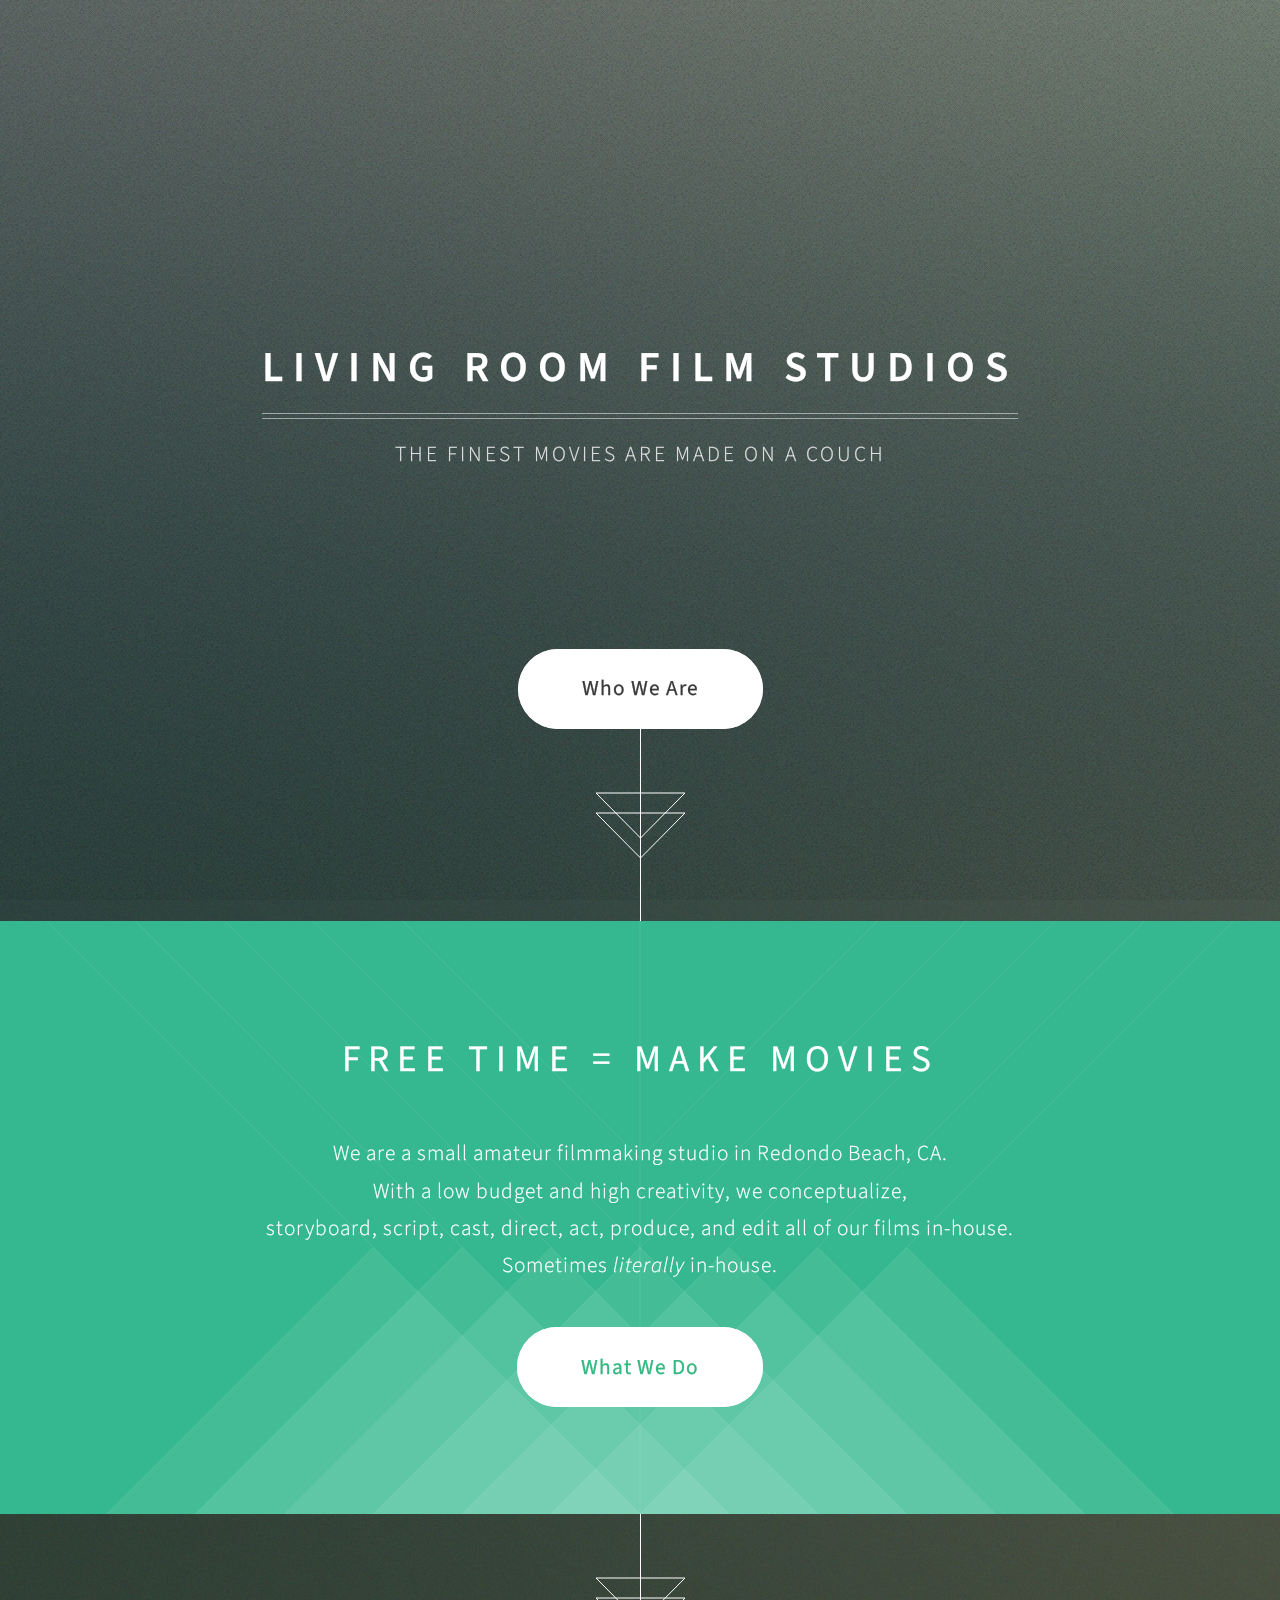
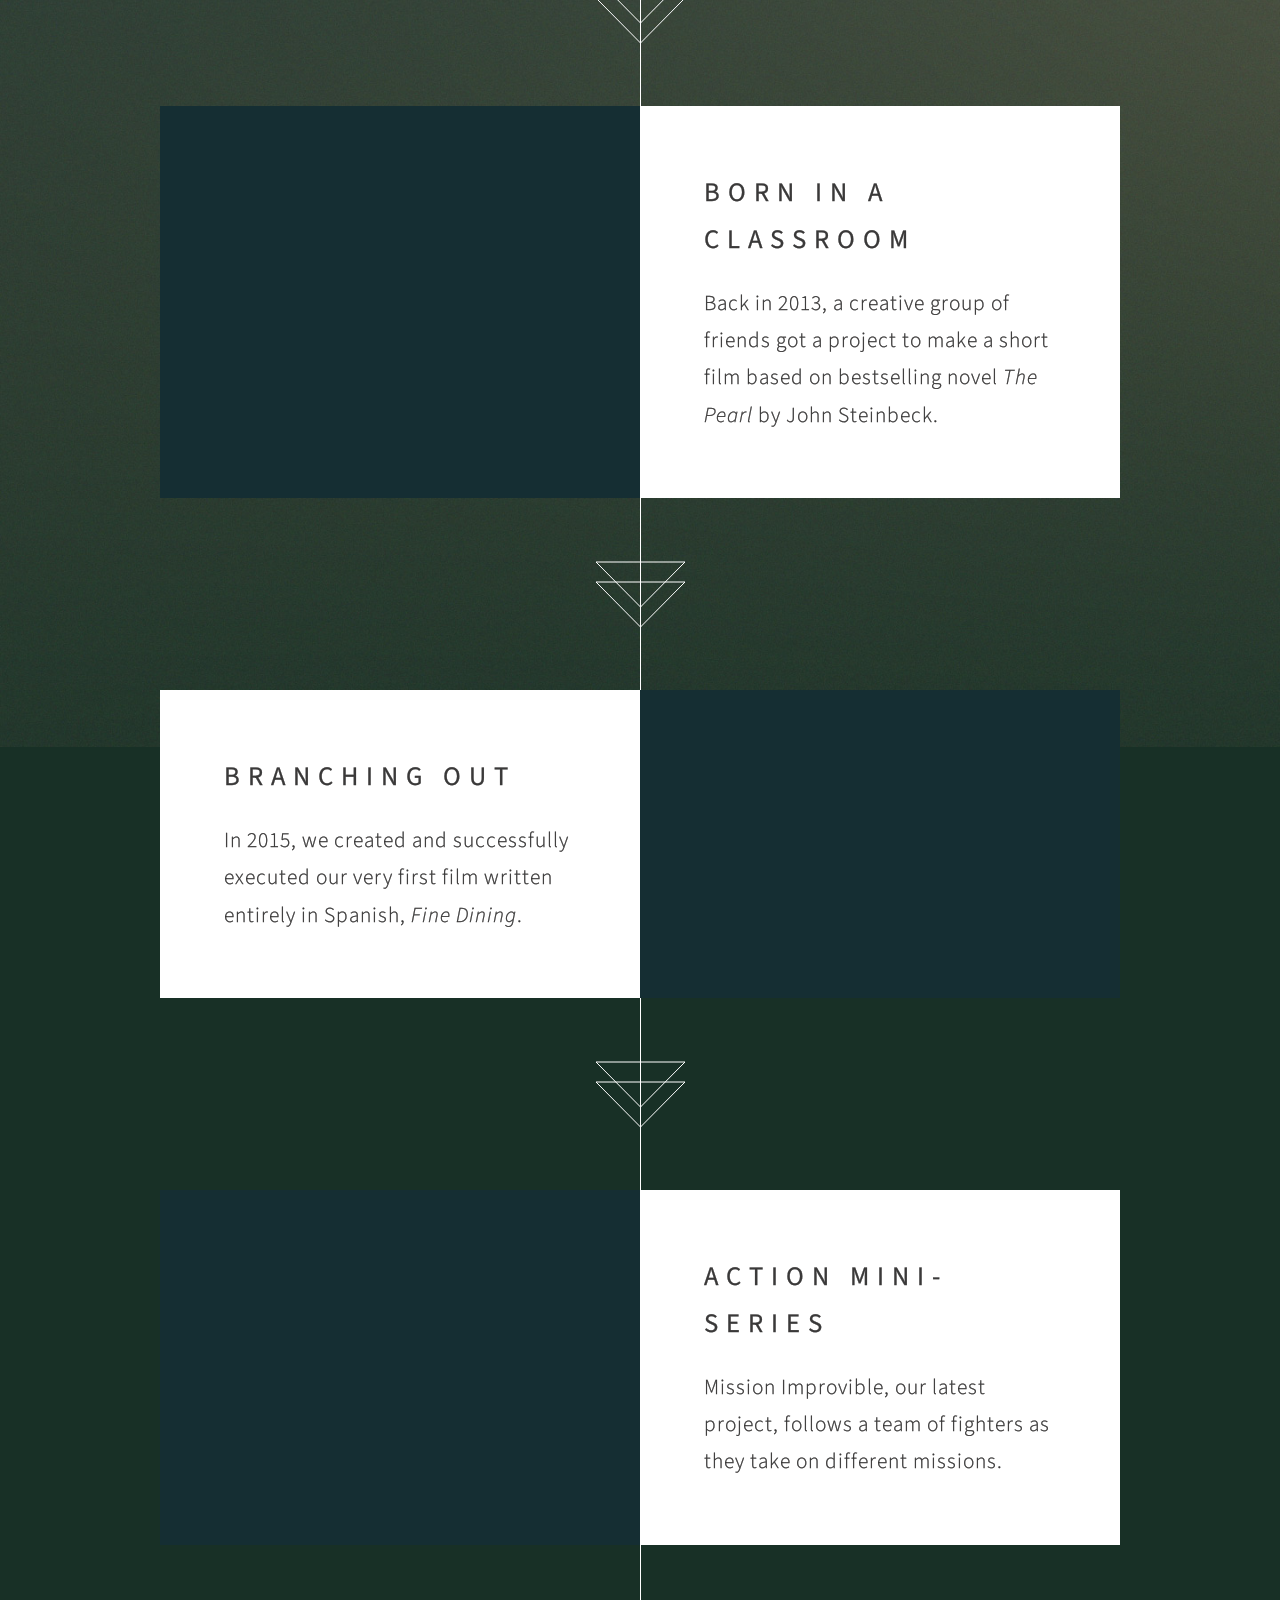
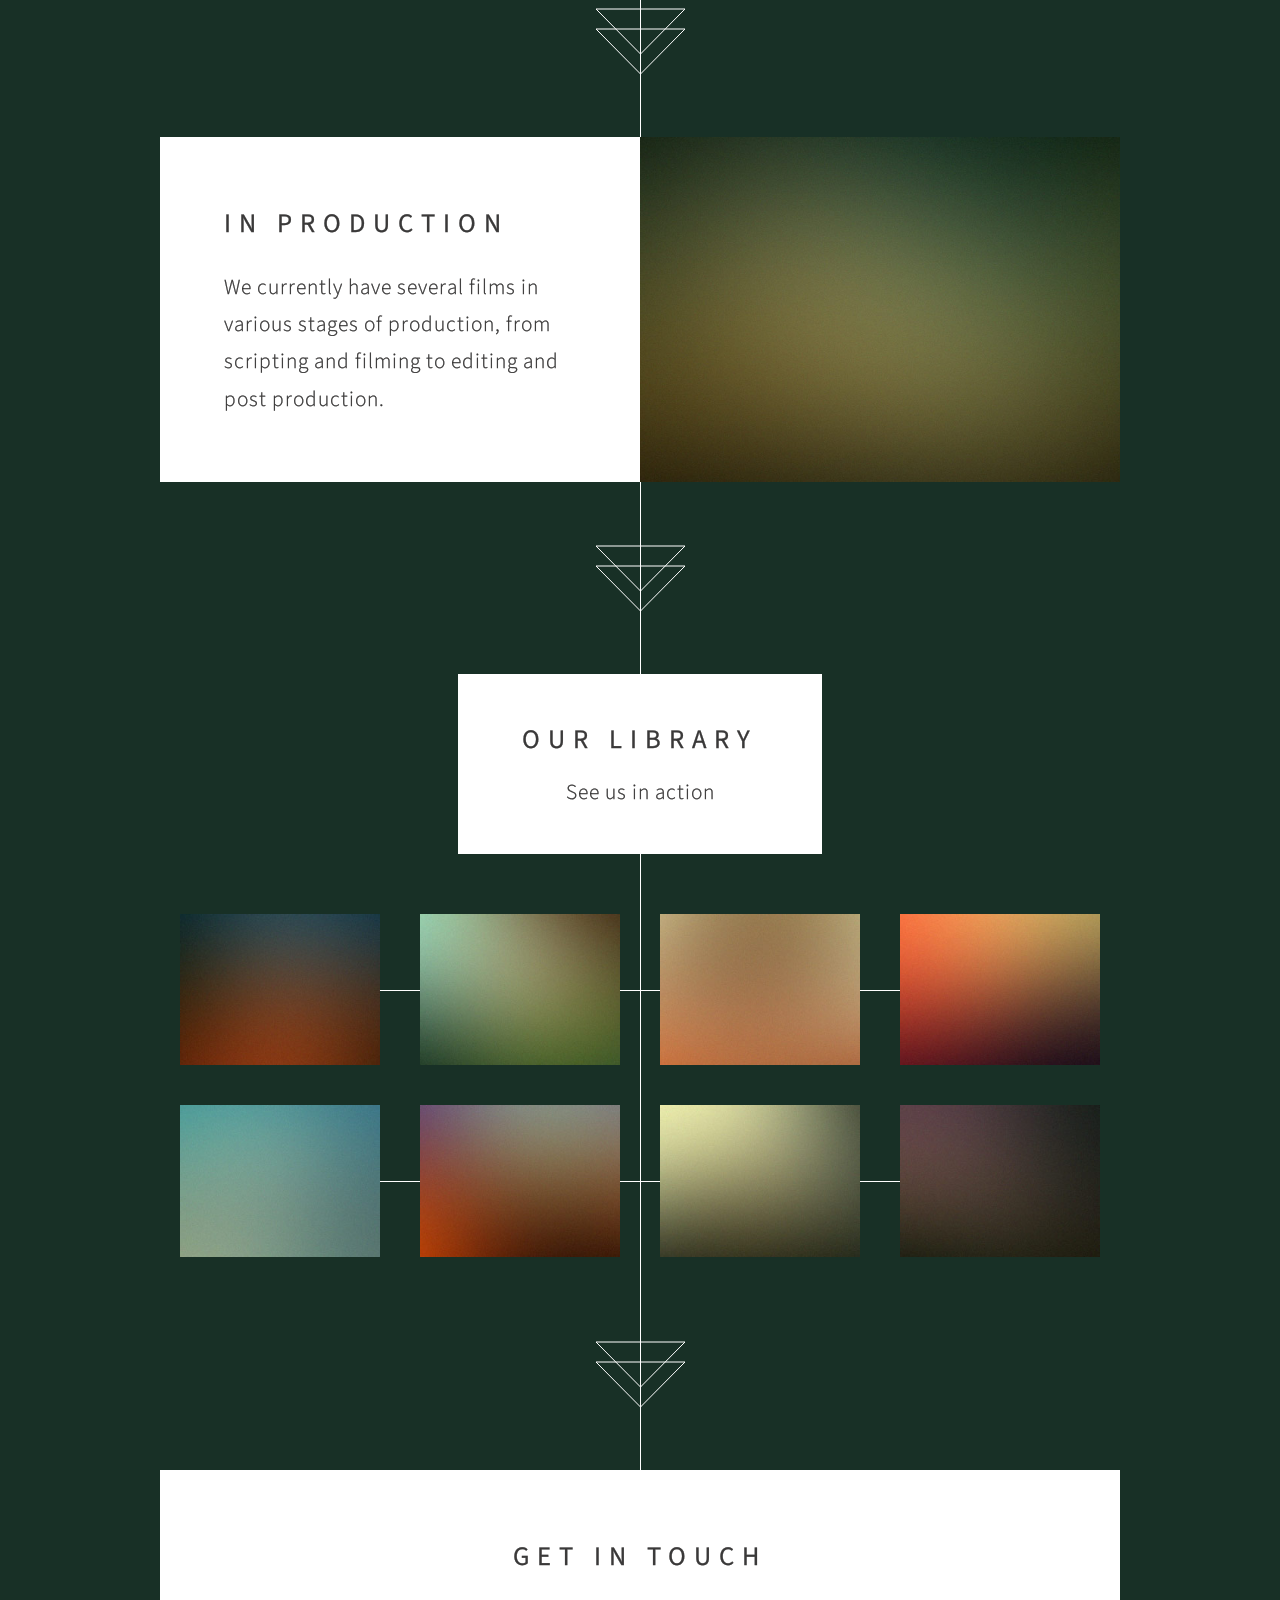
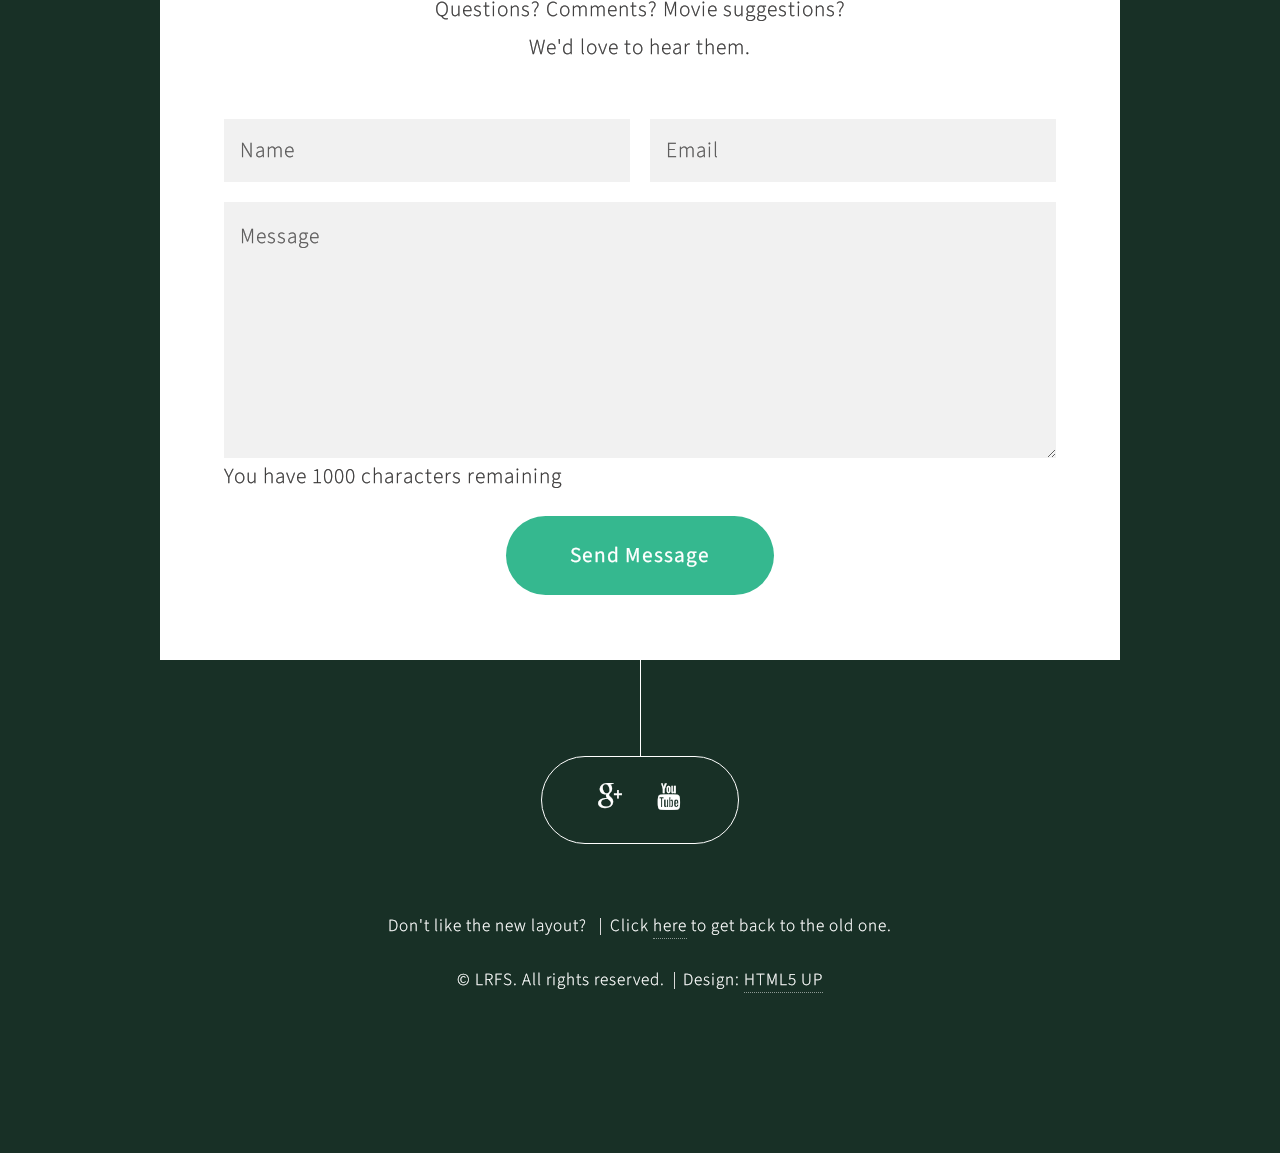
==== commit 7a272023: "Merge pull request #7 from LivingRoomFilmStudios/master Tried embedding google form for feedback...." ====
--- a/index.html
+++ b/index.html
@@ -21,6 +21,7 @@
 				<header>
 					<h1>Living Room Film Studios</h1>
 					<p>The Finest Movies Are Made on a Couch</p>
+					<!--<i class="fa-film"></i>-->
 				</header>
 				<footer>
 					<a href="#banner" class="button style2 scrolly-middle">Who We Are</a>
@@ -57,7 +58,7 @@
 src="http://www.youtube.com/embed/iA7pkVA1npc?autoplay=0" frameborder="0" allowfullscreen></iframe></a>
 				<div class="inner">
 					<header>
-						<h2>Branching Across Cultures</h2>
+						<h2>Branching Out</h2>
 					</header>
 					<p>In 2015, we created and successfully executed our very first film written entirely in Spanish, <I>Fine Dining</I>.</p>
 				</div>
@@ -152,6 +153,12 @@
 						</div>
 					</div>
 				</form>
+
+				<!-- Tried simply embedding a google form..... not good enough.-->
+				<!--<div id="GoogleForm">
+				<iframe src="https://docs.google.com/forms/d/1KQxaiClb42dtKDrwt6StVzXAaXOYpjD2efcF5a31J3Q/viewform?embedded=true" width="760" height="1000" frameborder="0" marginheight="0" marginwidth="0">Loading...</iframe>
+			</div>-->
+
 			</article>
 
 		<!-- Generic -->
@@ -318,7 +325,7 @@
 			<ul class="icons">
 				<!-- <li><a href="#" class="icon fa-twitter"><span class="label">Twitter</span></a></li>
 				<li><a href="#" class="icon fa-facebook"><span class="label">Facebook</span></a></li>-->
-				<li><a href="https://plus.google.com/u/0/b/105380118939321346289/105380118939321346289" target="_blank" class="icon fa-google-plus"><span class="label">Google+</span></a></li>
+				<li><a href="https://plus.google.com/u/0/b/105380118939321346289/105380118939321346289" target="_blank" class="icon  fa-google-plus"><span class="label">Google+</span></a></li>
 				<li><a href="https://www.youtube.com/user/livingRFstudios" target="_blank" class="icon fa-youtube"><span class="label">Youtube</span></a></li>
 				<!--<li><a href="#" class="icon fa-pinterest"><span class="label">Pinterest</span></a></li>
 				<li><a href="#" class="icon fa-dribbble"><span class="label">Dribbble</span></a></li>
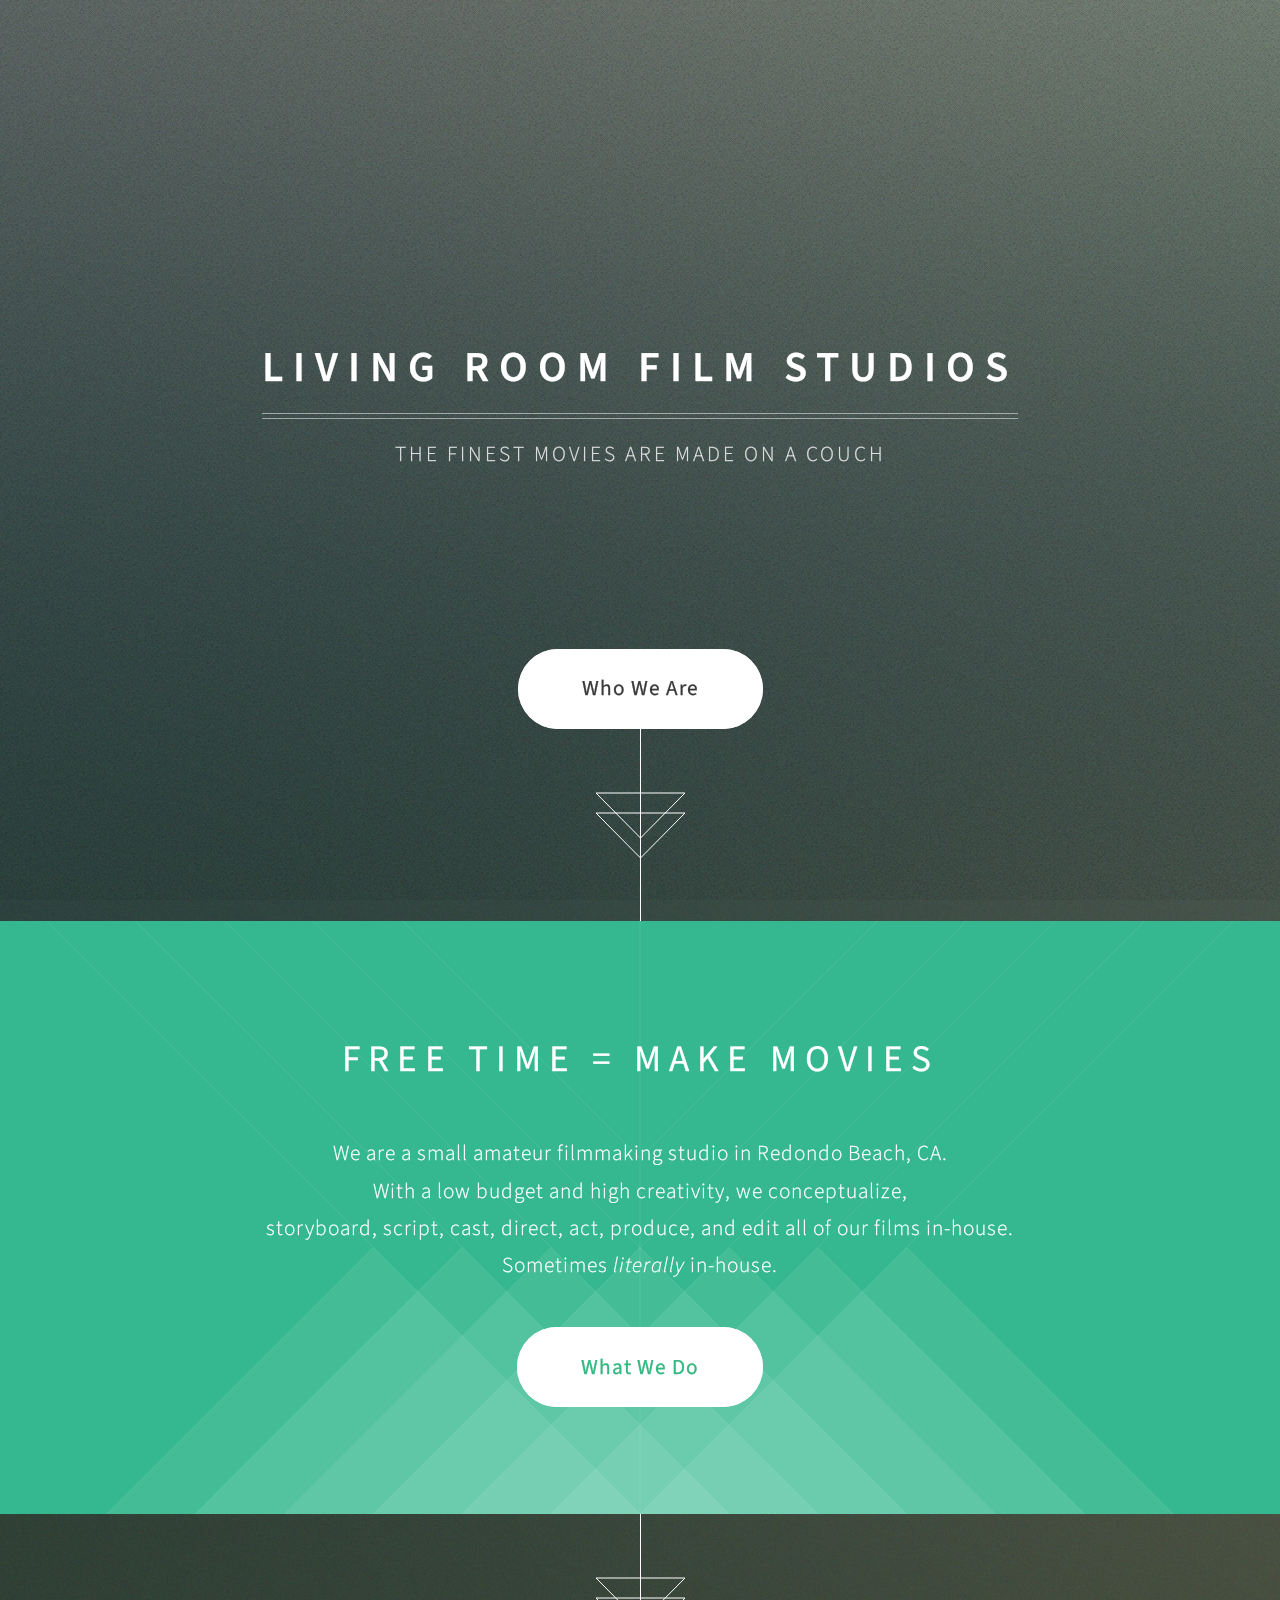
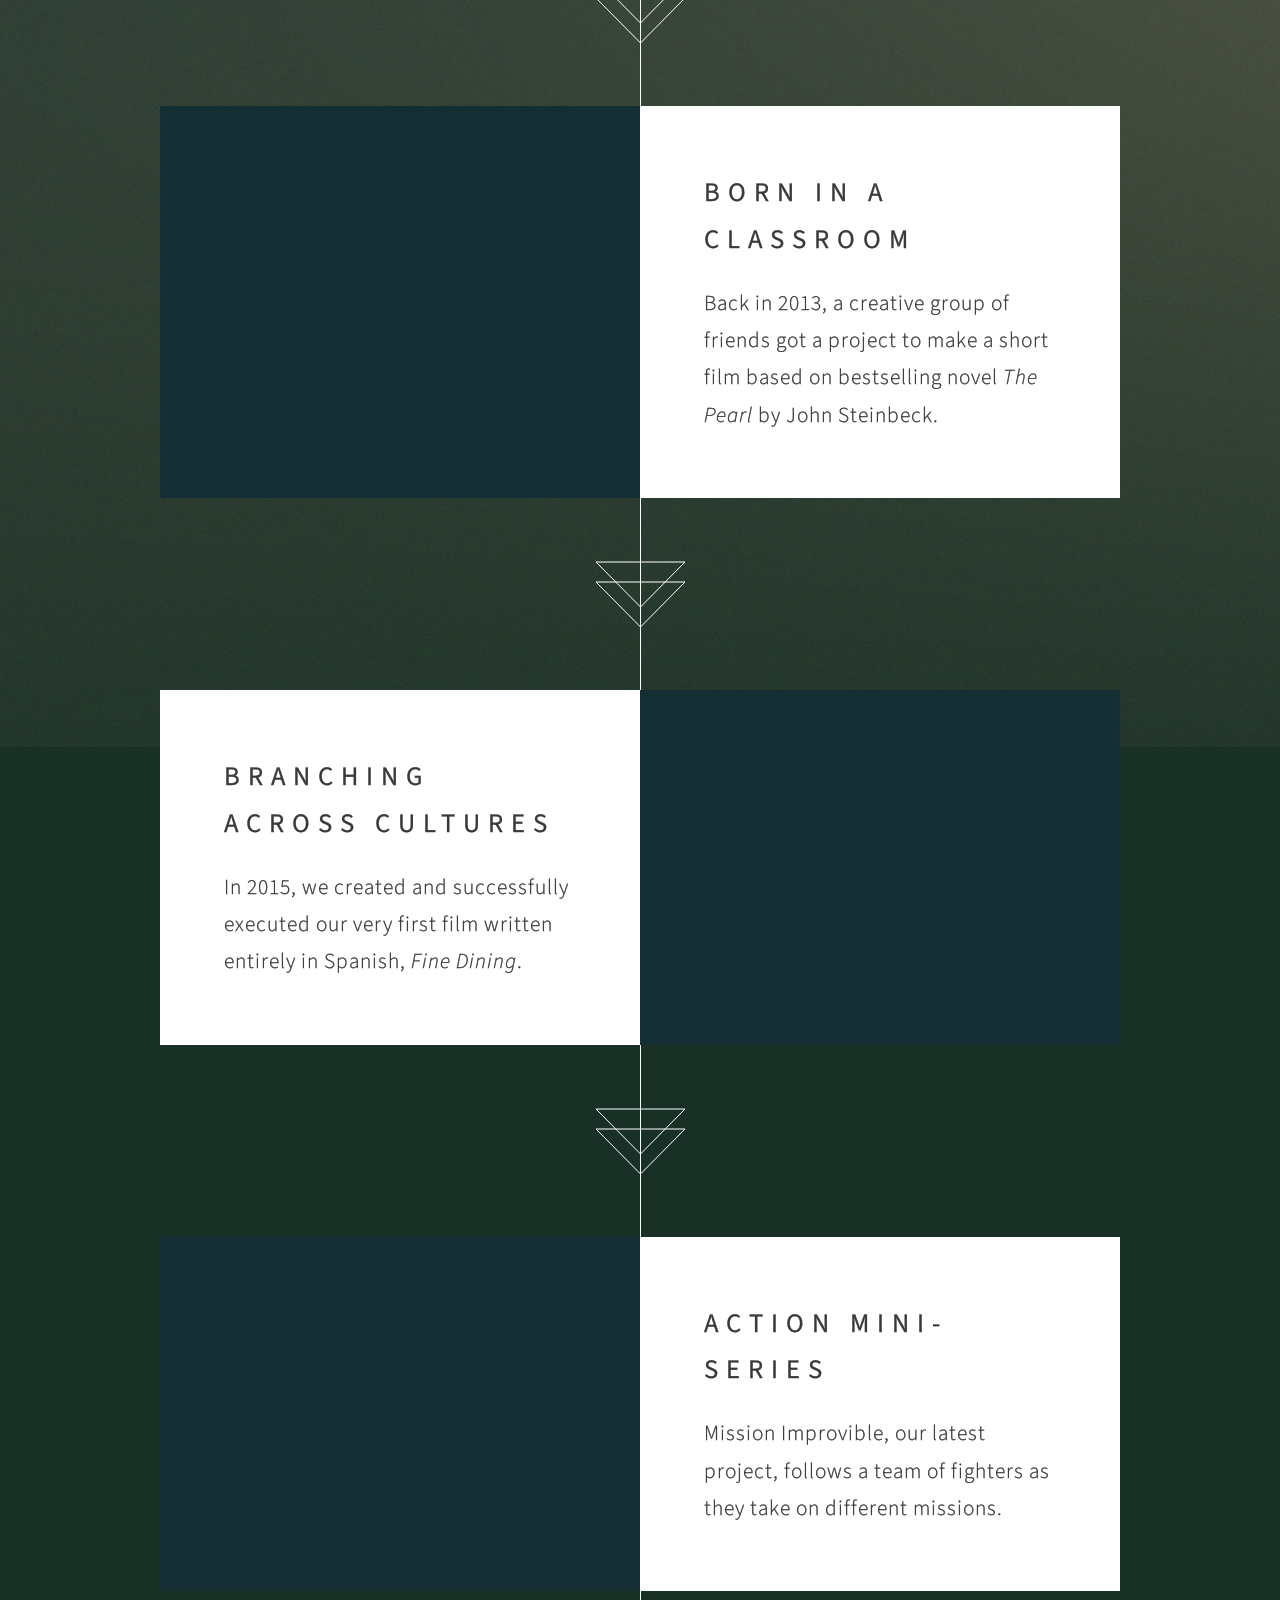
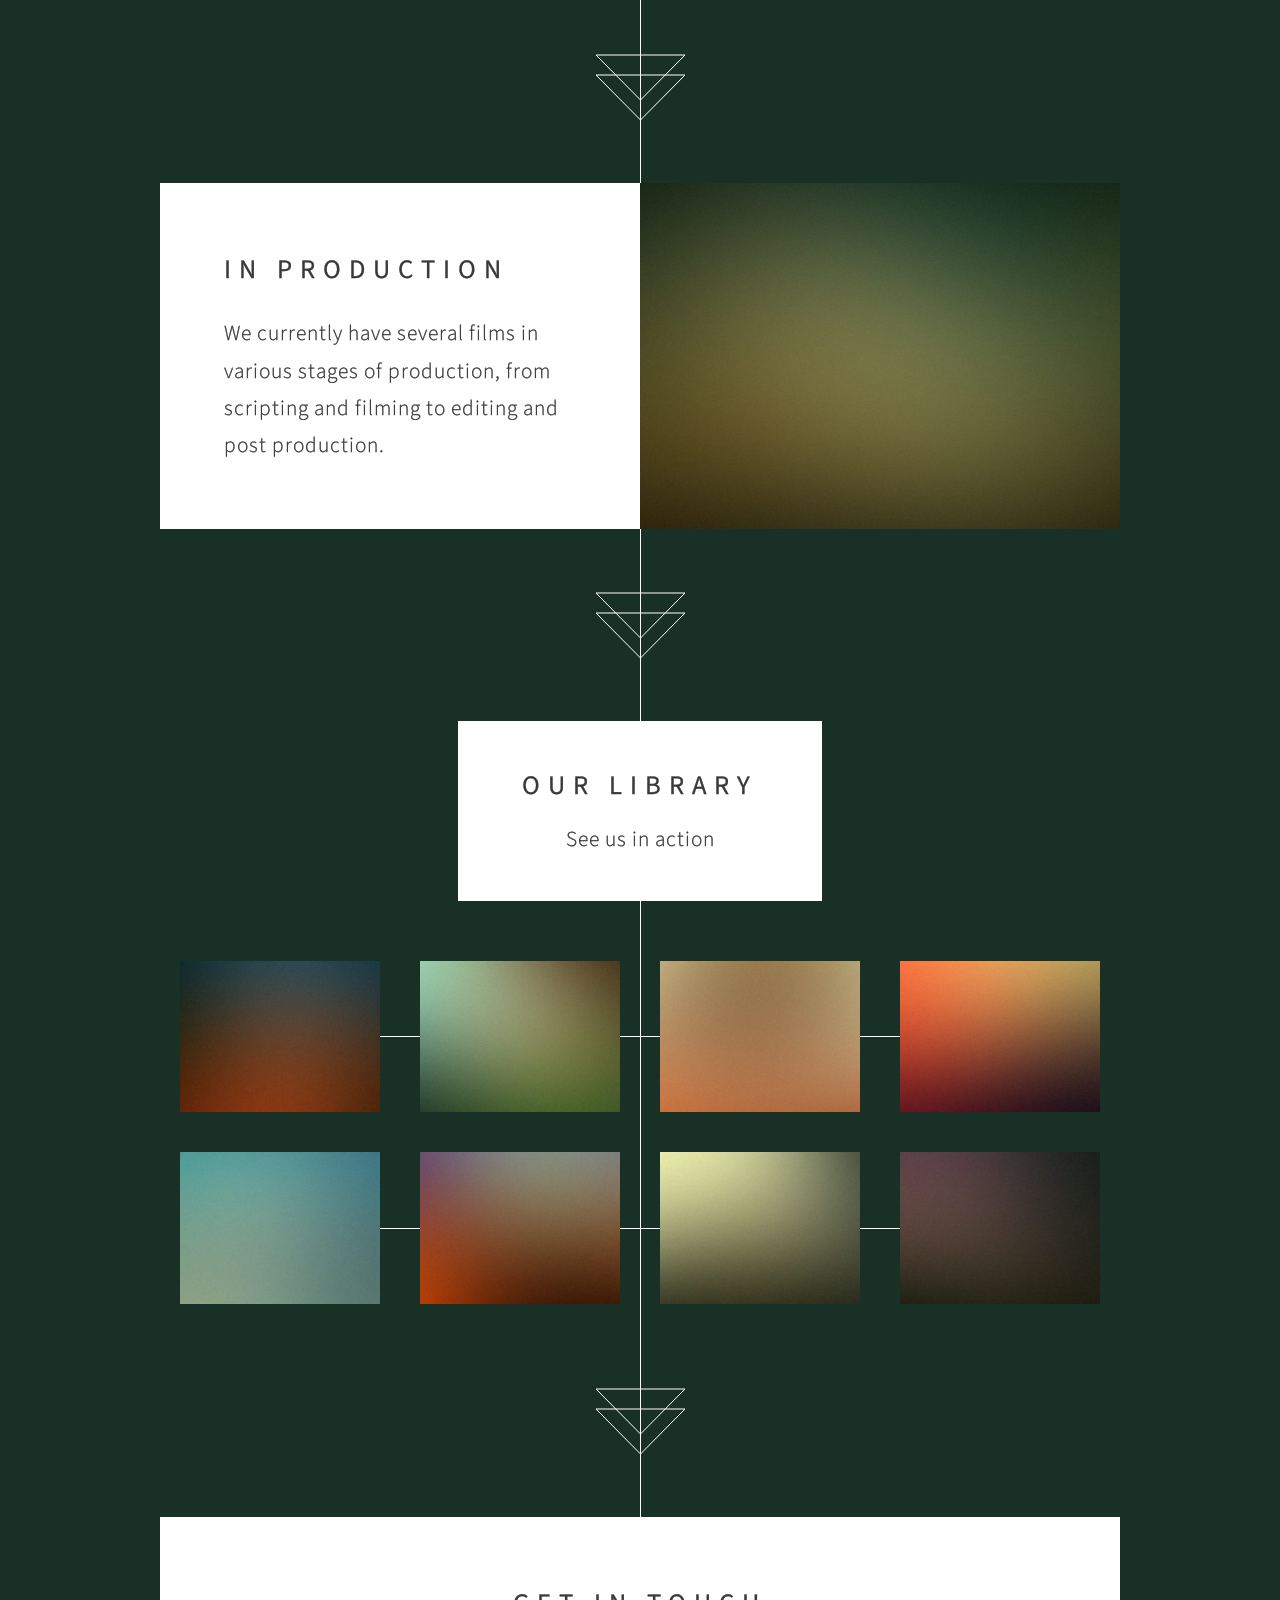
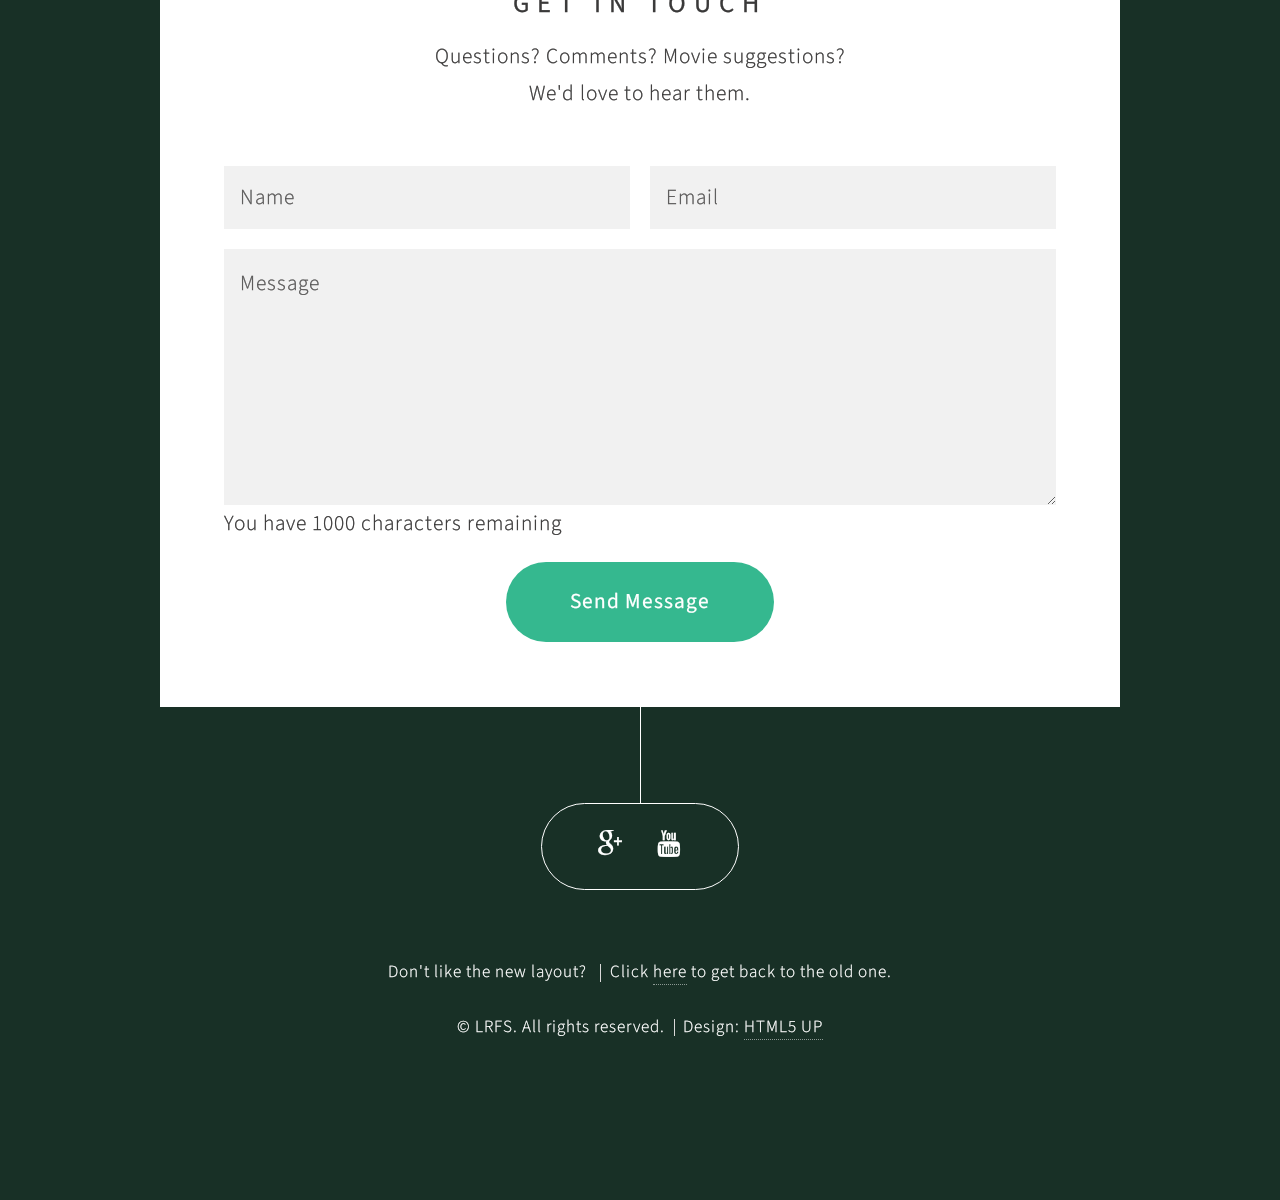
==== commit 16b87a5d: "Merge pull request #6 from FacelessHacker/FacelessHacker-patch-1 Slight word change" ====
--- a/index.html
+++ b/index.html
@@ -58,7 +58,7 @@
 src="http://www.youtube.com/embed/iA7pkVA1npc?autoplay=0" frameborder="0" allowfullscreen></iframe></a>
 				<div class="inner">
 					<header>
-						<h2>Branching Out</h2>
+						<h2>Branching Across Cultures</h2>
 					</header>
 					<p>In 2015, we created and successfully executed our very first film written entirely in Spanish, <I>Fine Dining</I>.</p>
 				</div>
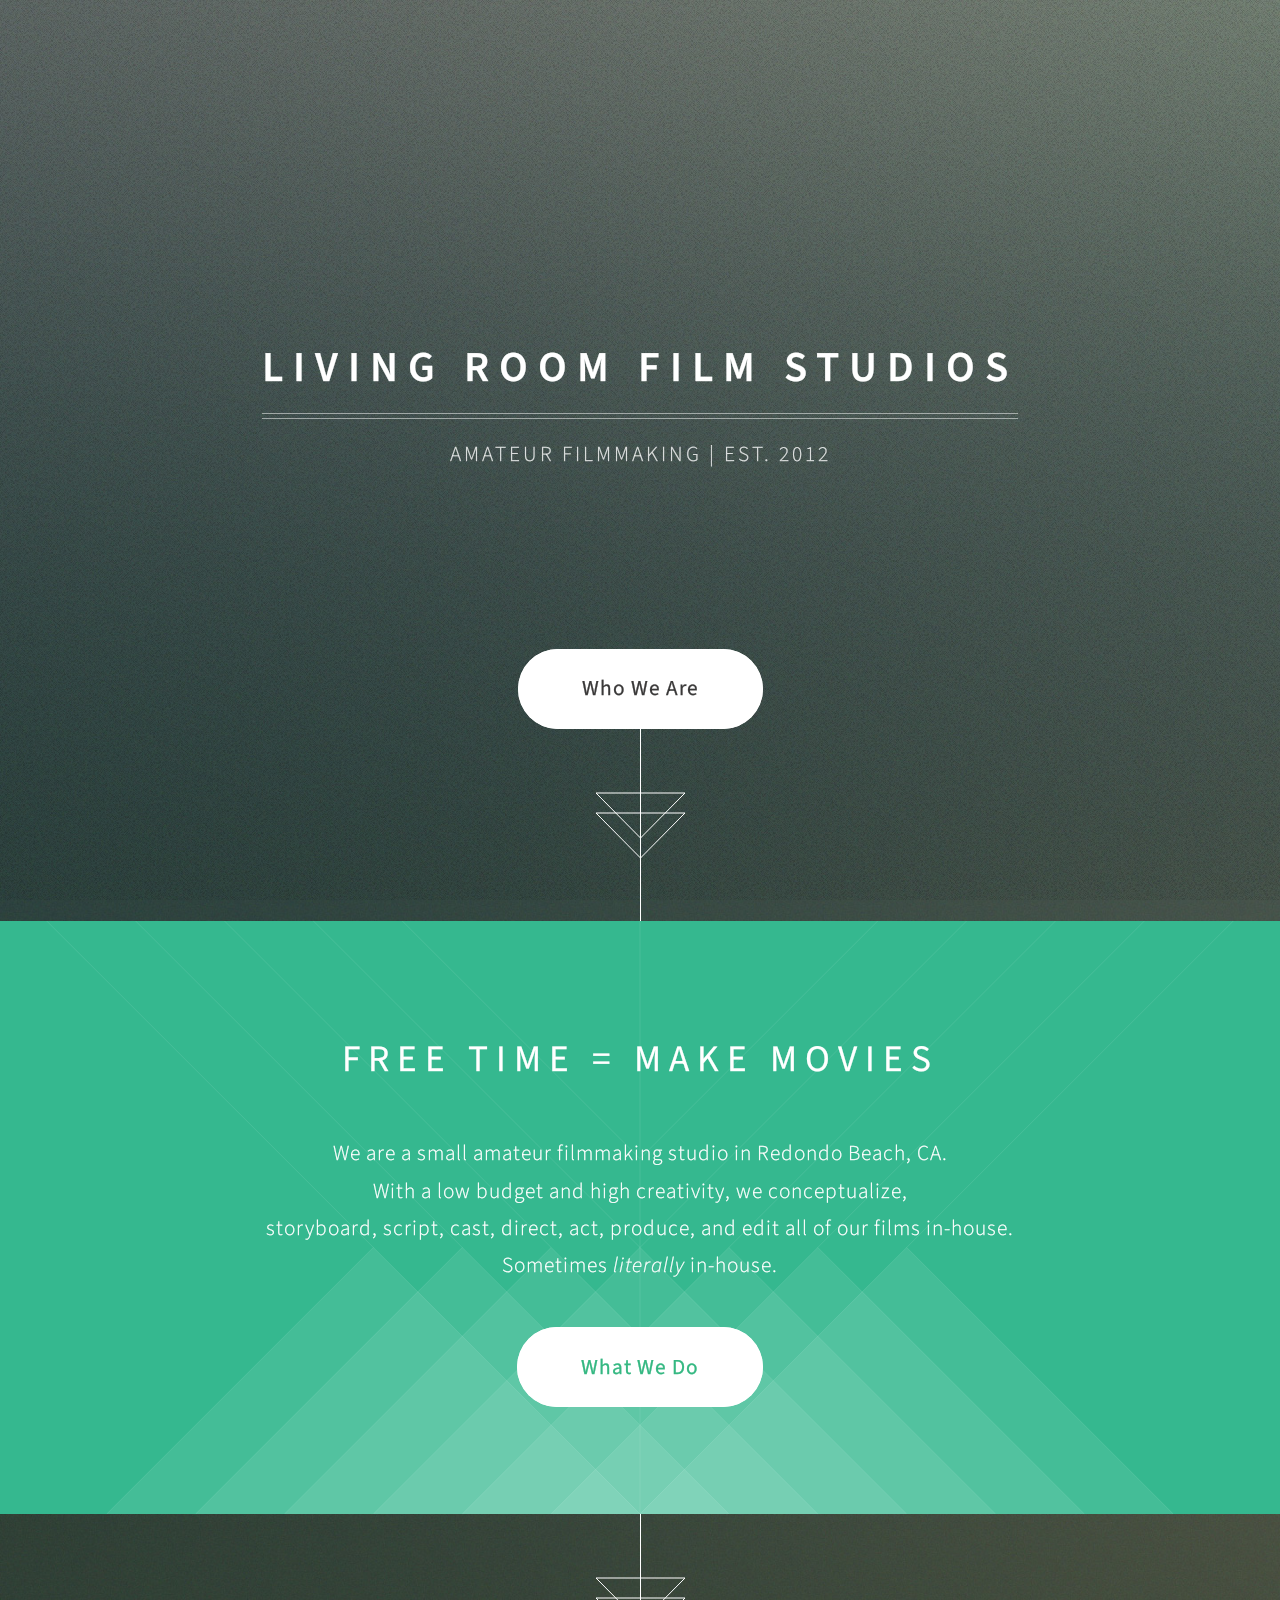
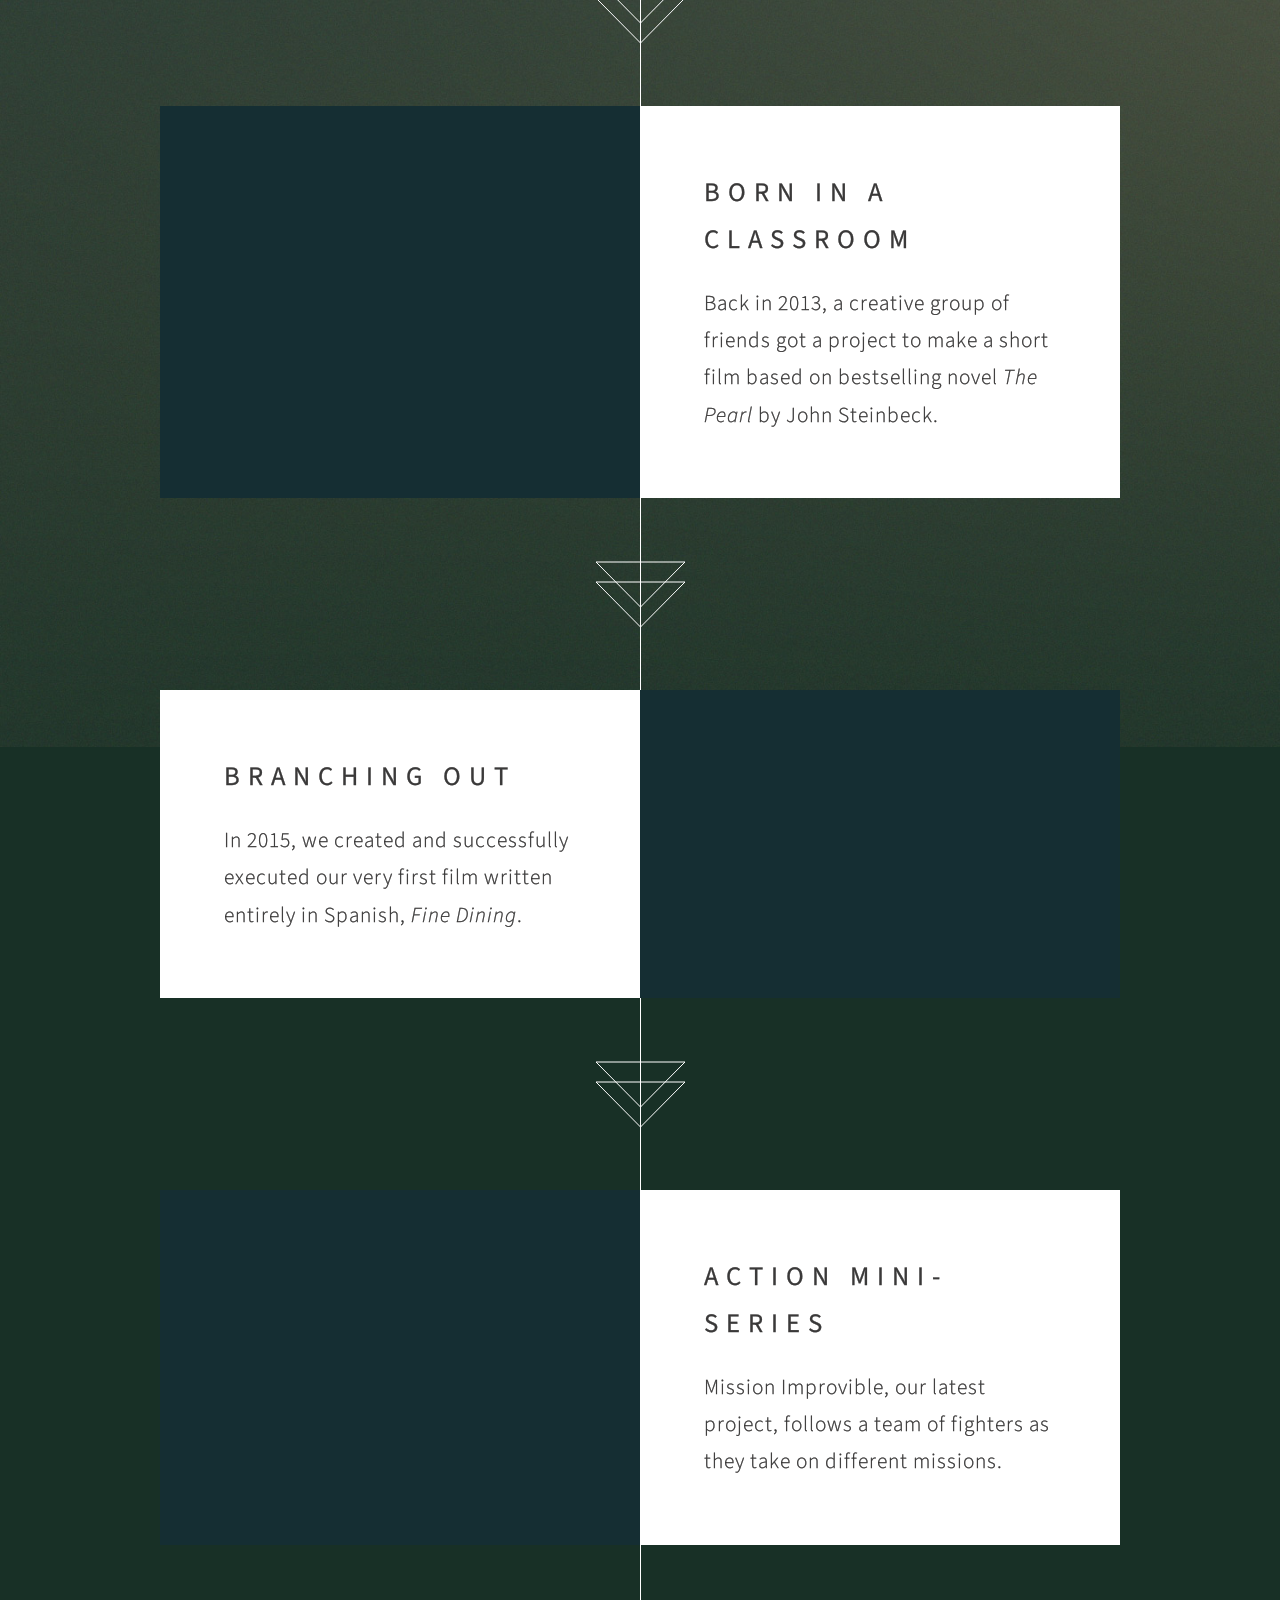
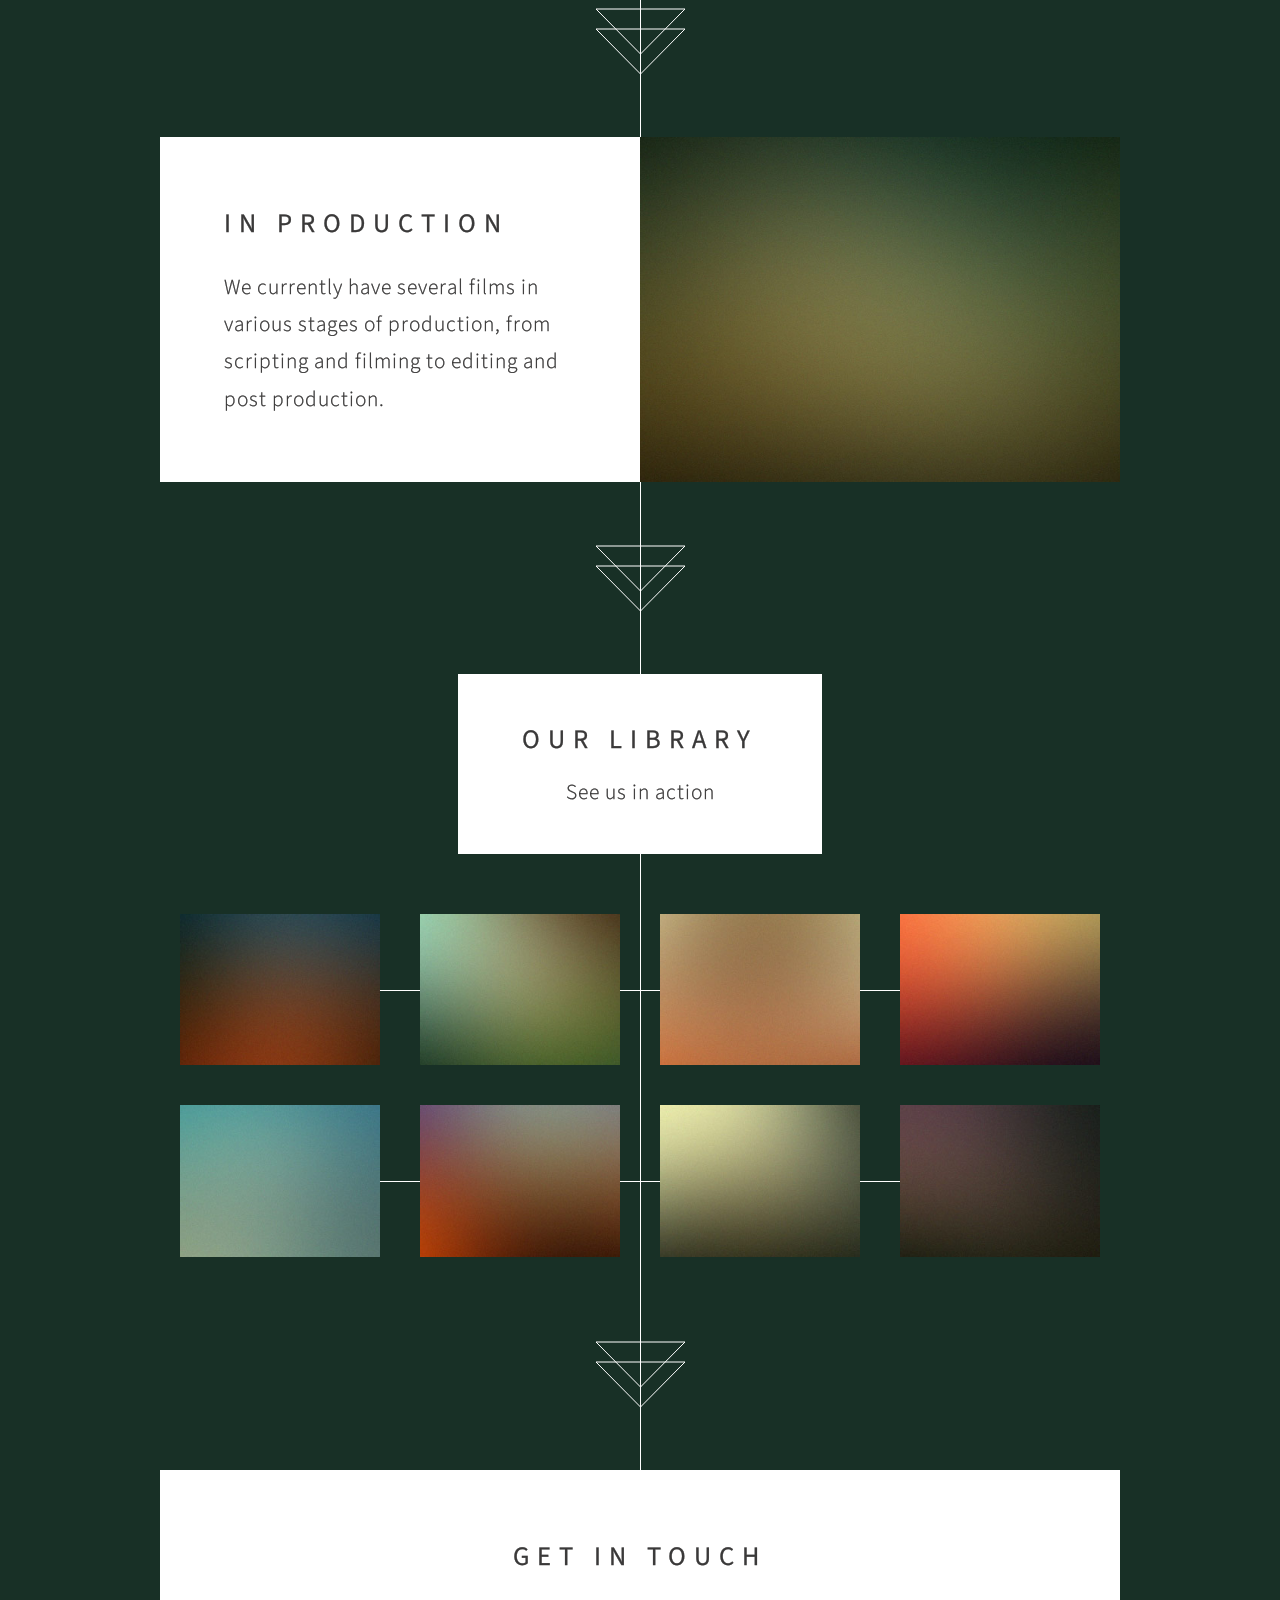
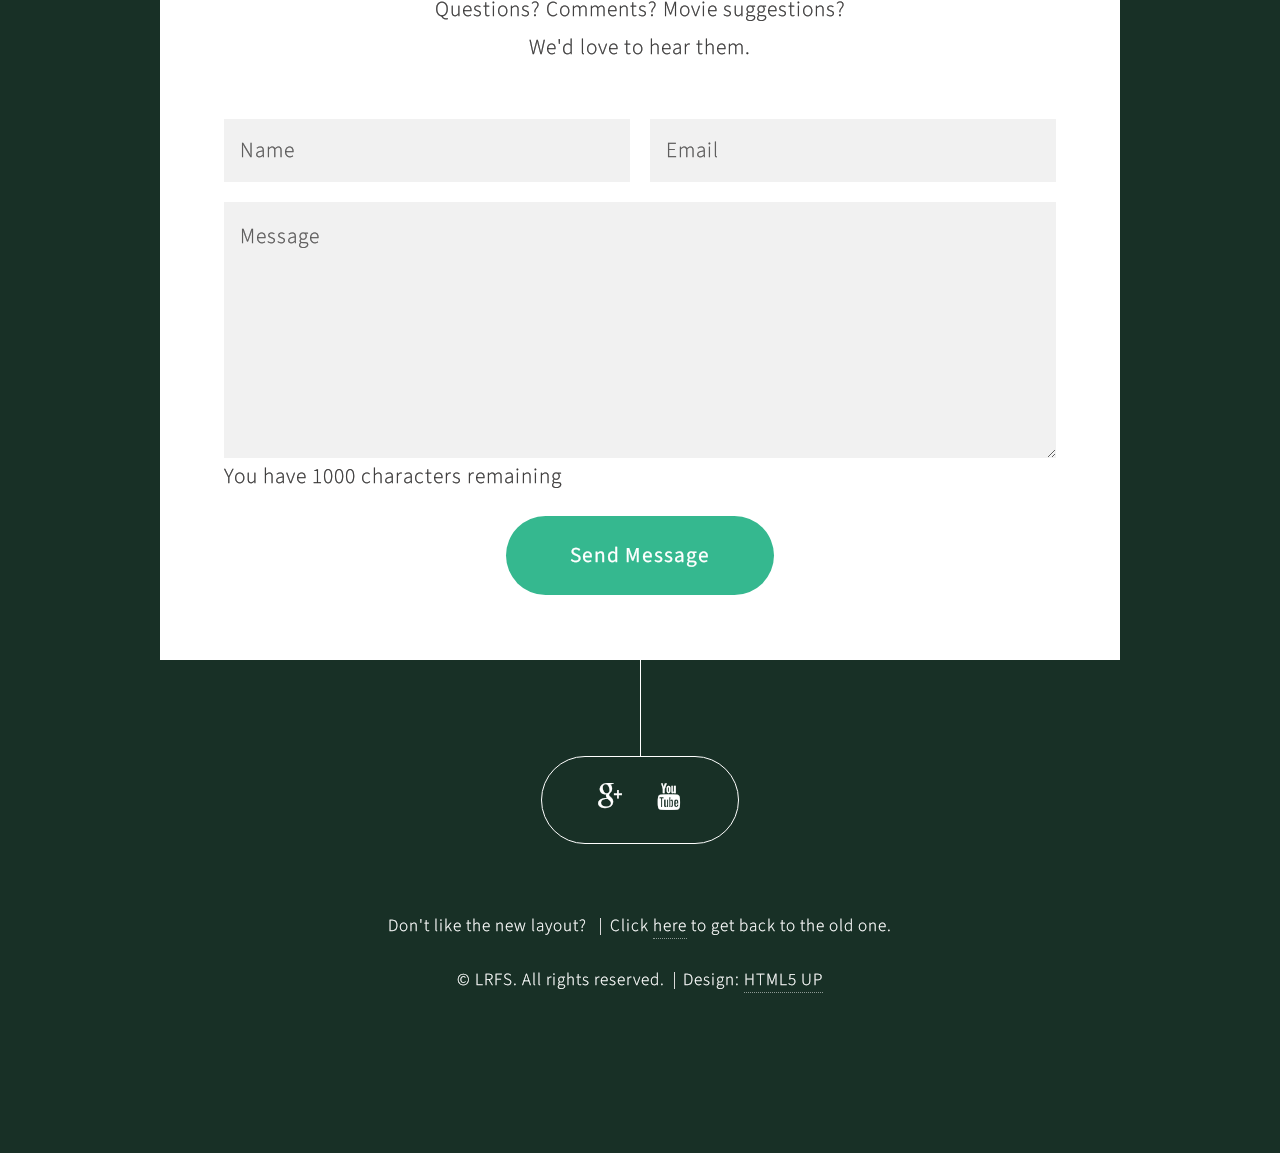
==== commit 00419433: "Changed Tagline to sound less sensual" ====
--- a/index.html
+++ b/index.html
@@ -20,7 +20,7 @@
 			<section id="header">
 				<header>
 					<h1>Living Room Film Studios</h1>
-					<p>The Finest Movies Are Made on a Couch</p>
+					<p>Amateur Filmmaking | Est. 2012</p>
 					<!--<i class="fa-film"></i>-->
 				</header>
 				<footer>
@@ -58,7 +58,7 @@
 src="http://www.youtube.com/embed/iA7pkVA1npc?autoplay=0" frameborder="0" allowfullscreen></iframe></a>
 				<div class="inner">
 					<header>
-						<h2>Branching Across Cultures</h2>
+						<h2>Branching Out</h2>
 					</header>
 					<p>In 2015, we created and successfully executed our very first film written entirely in Spanish, <I>Fine Dining</I>.</p>
 				</div>
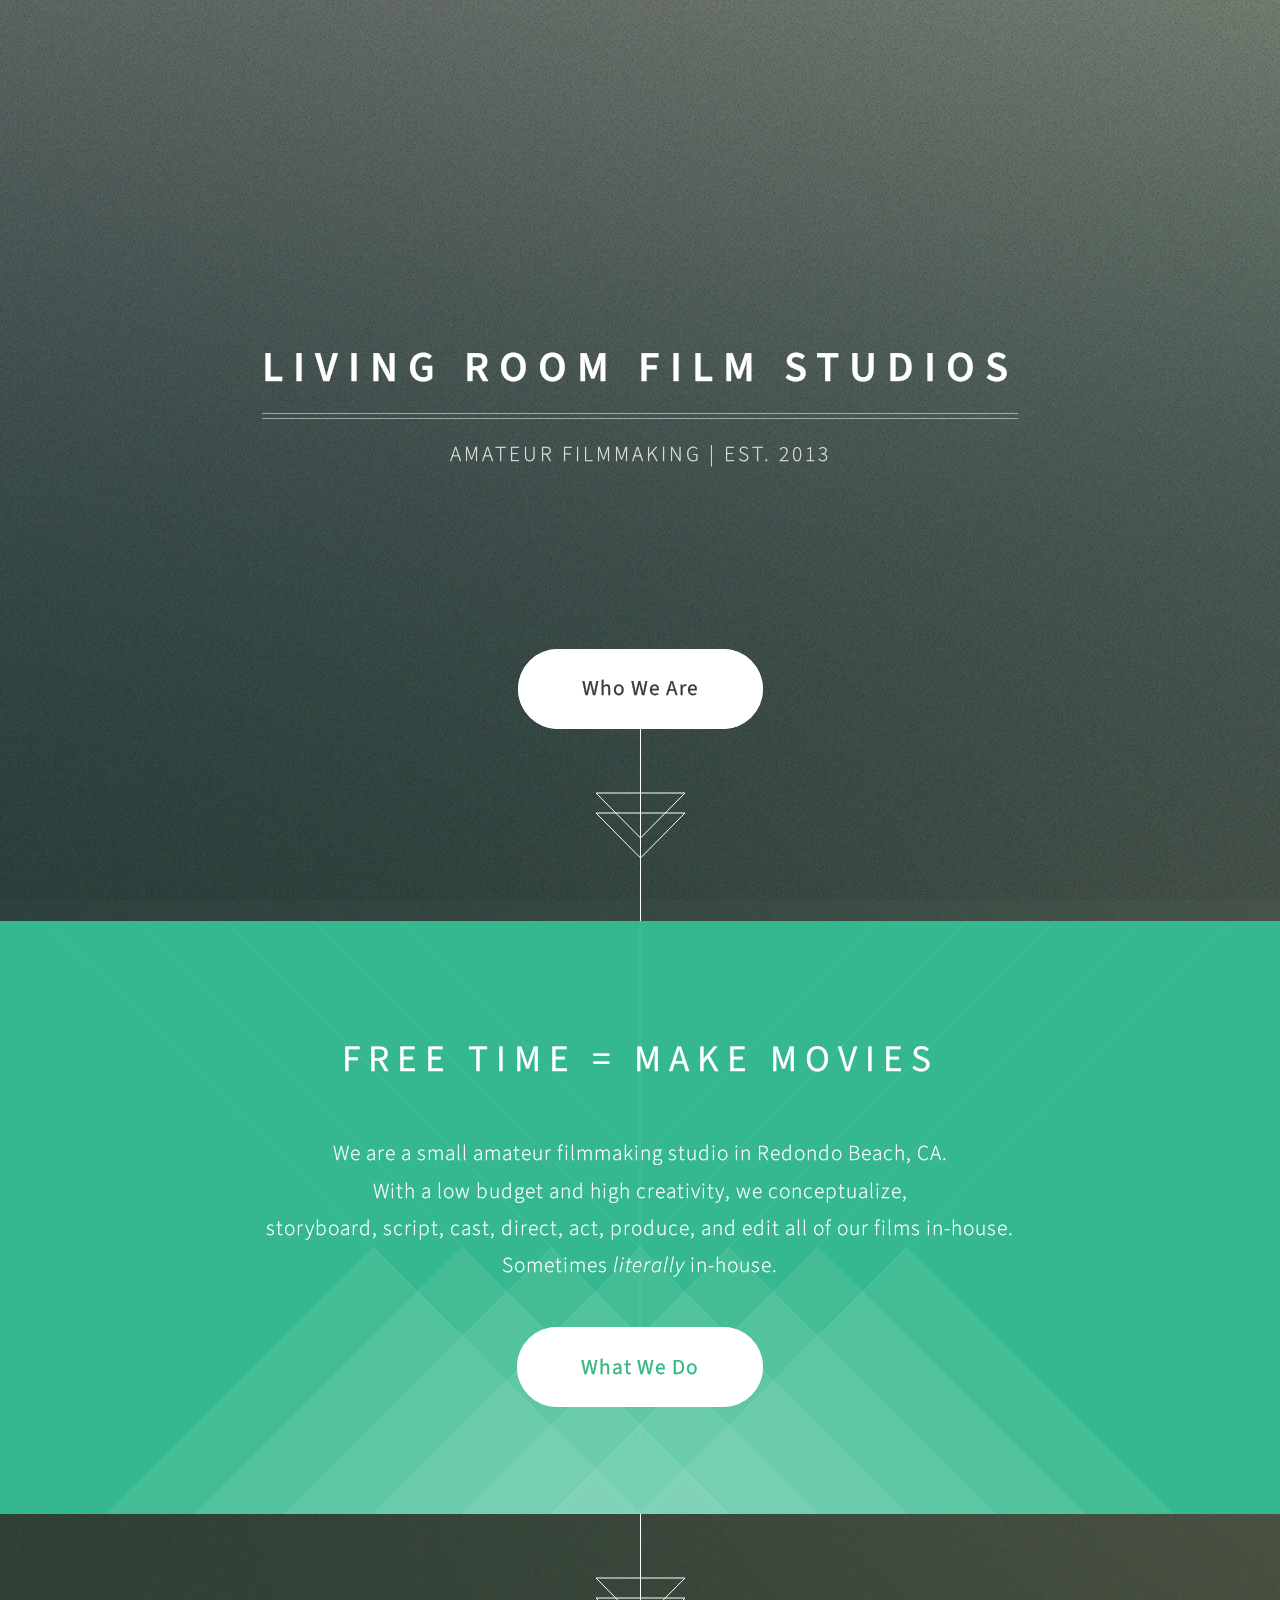
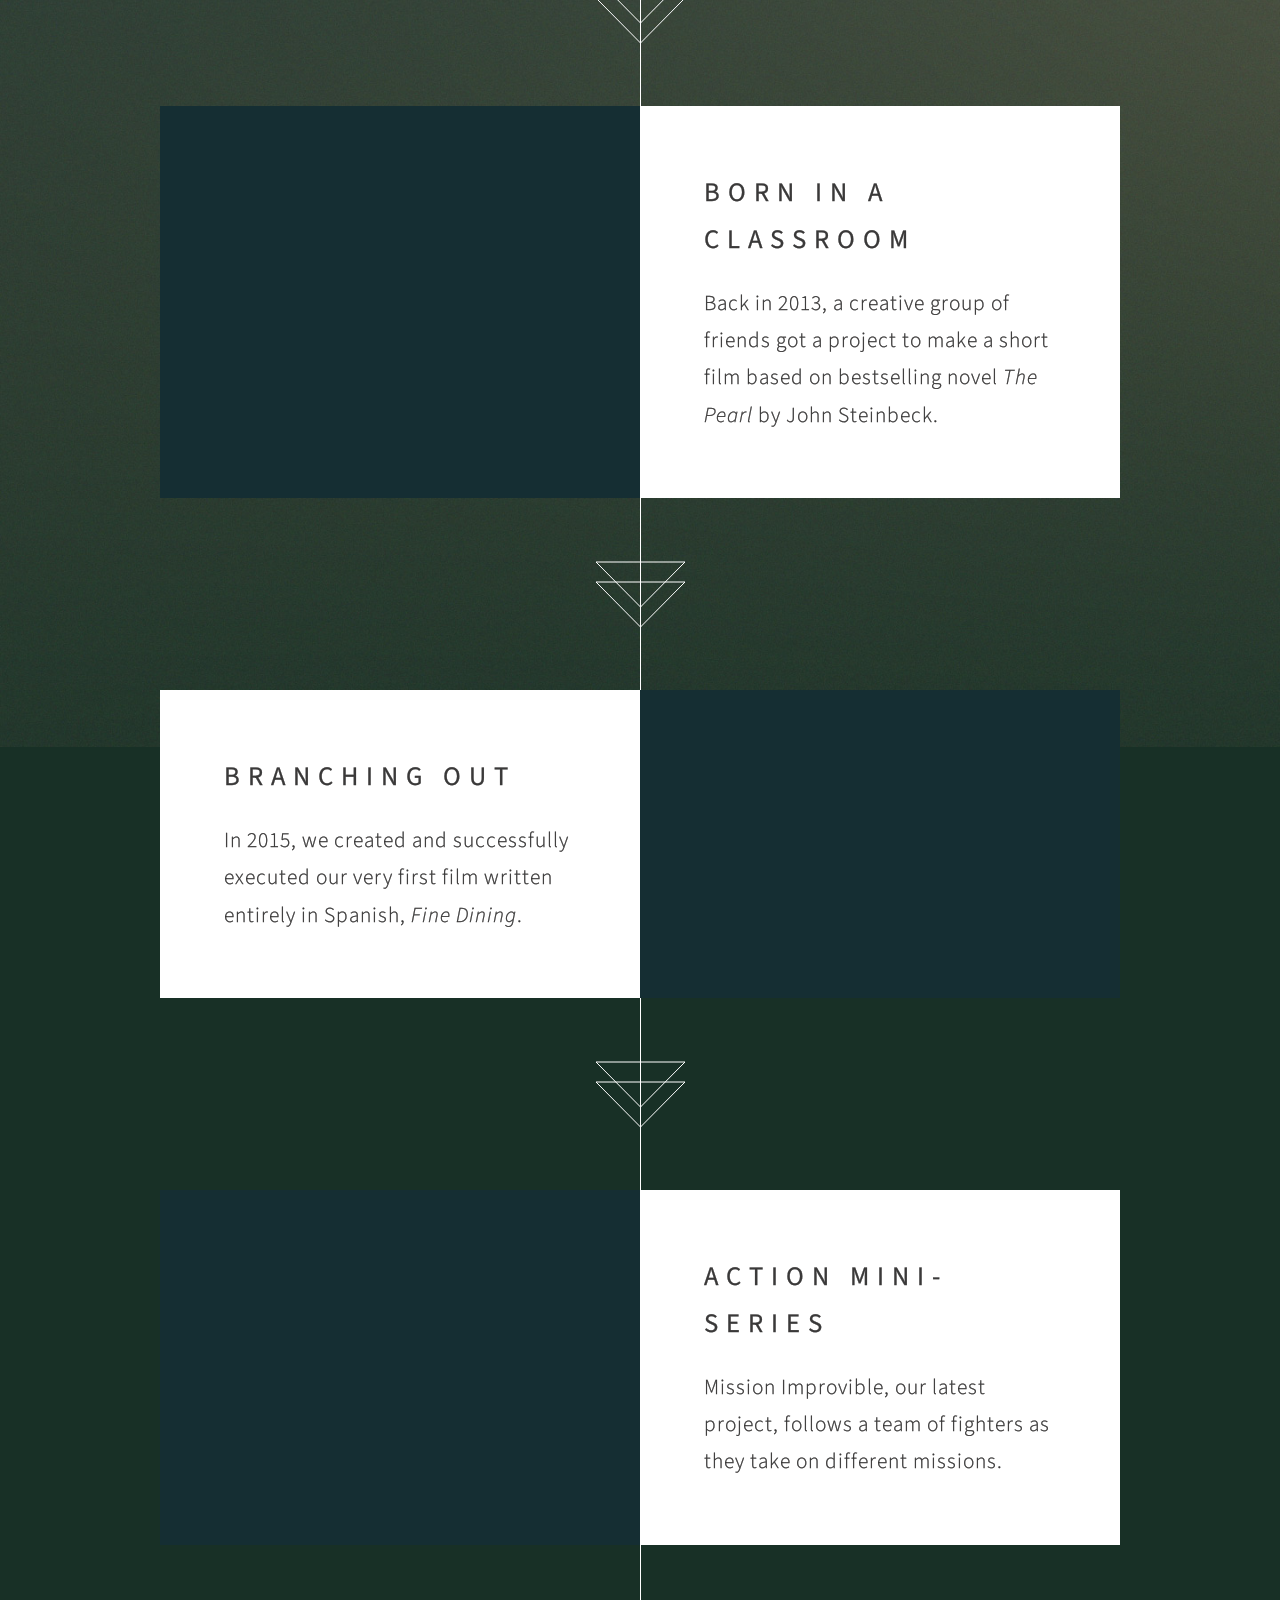
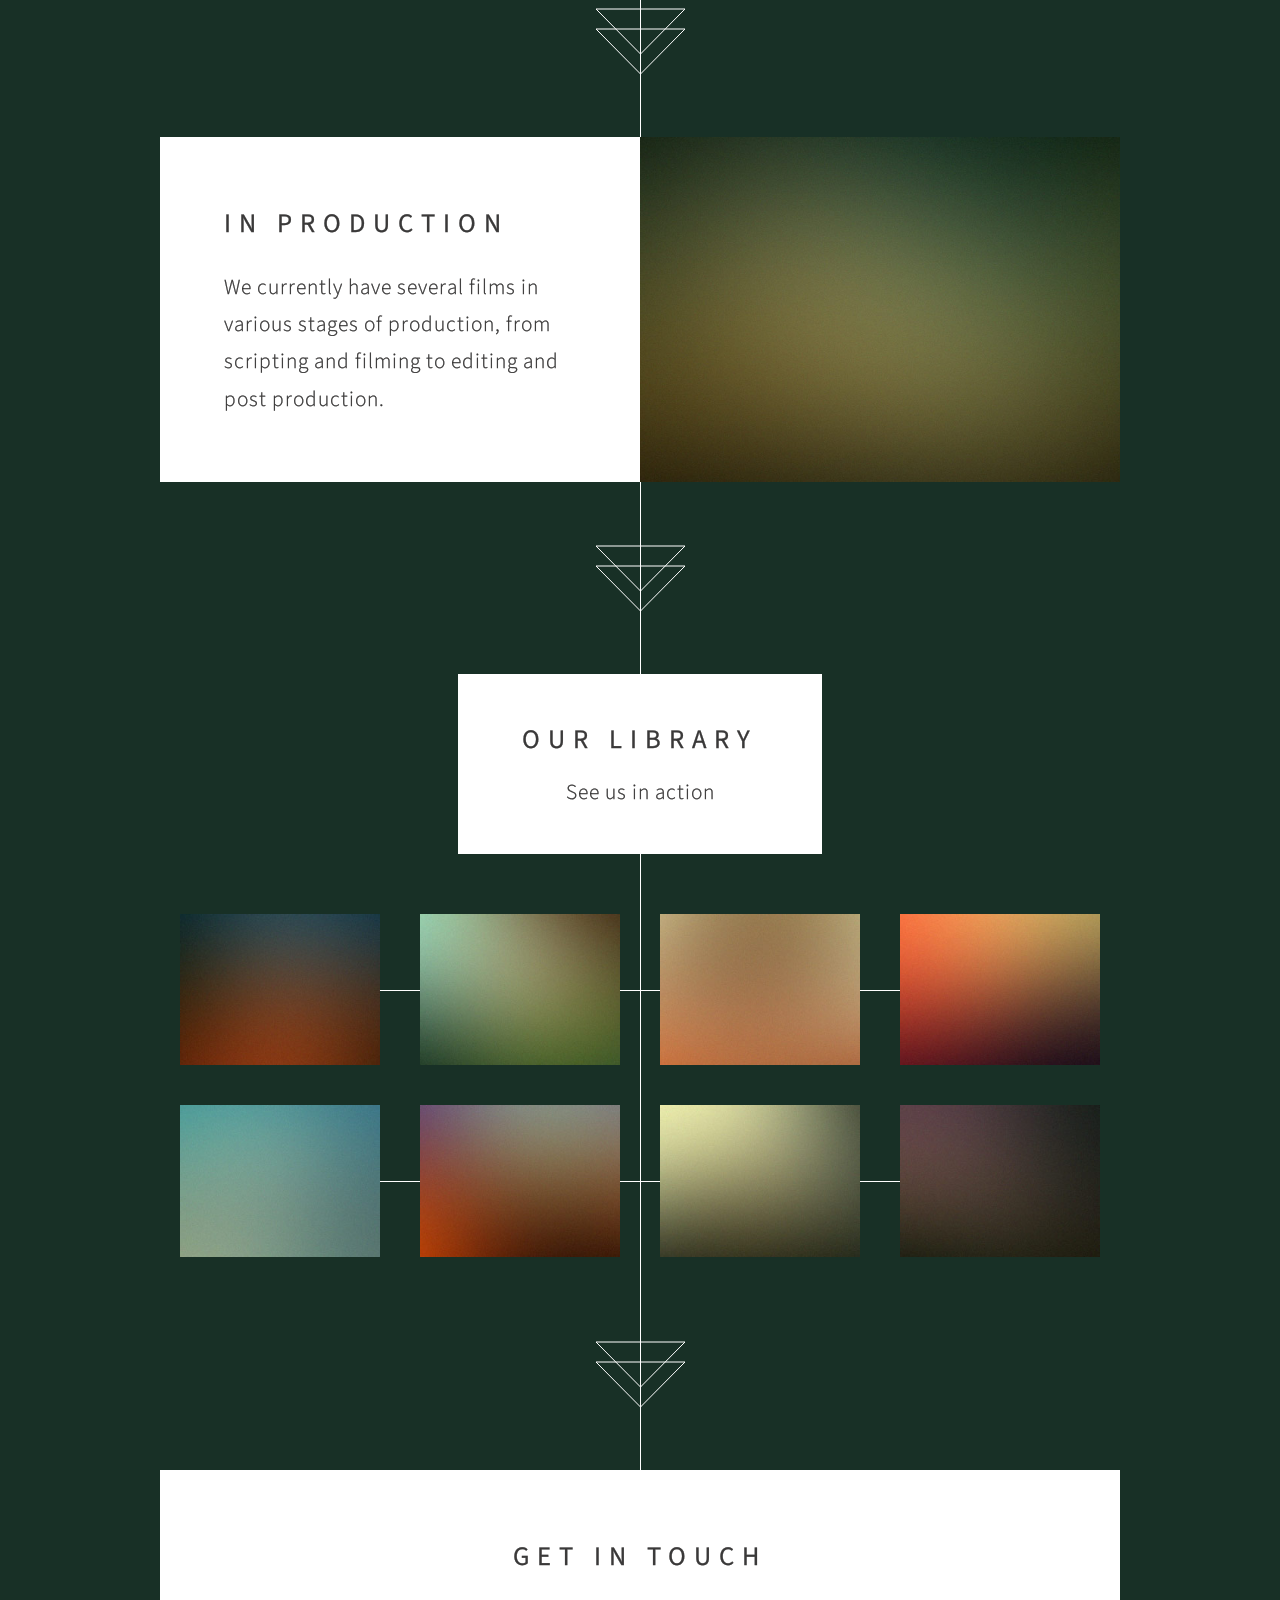
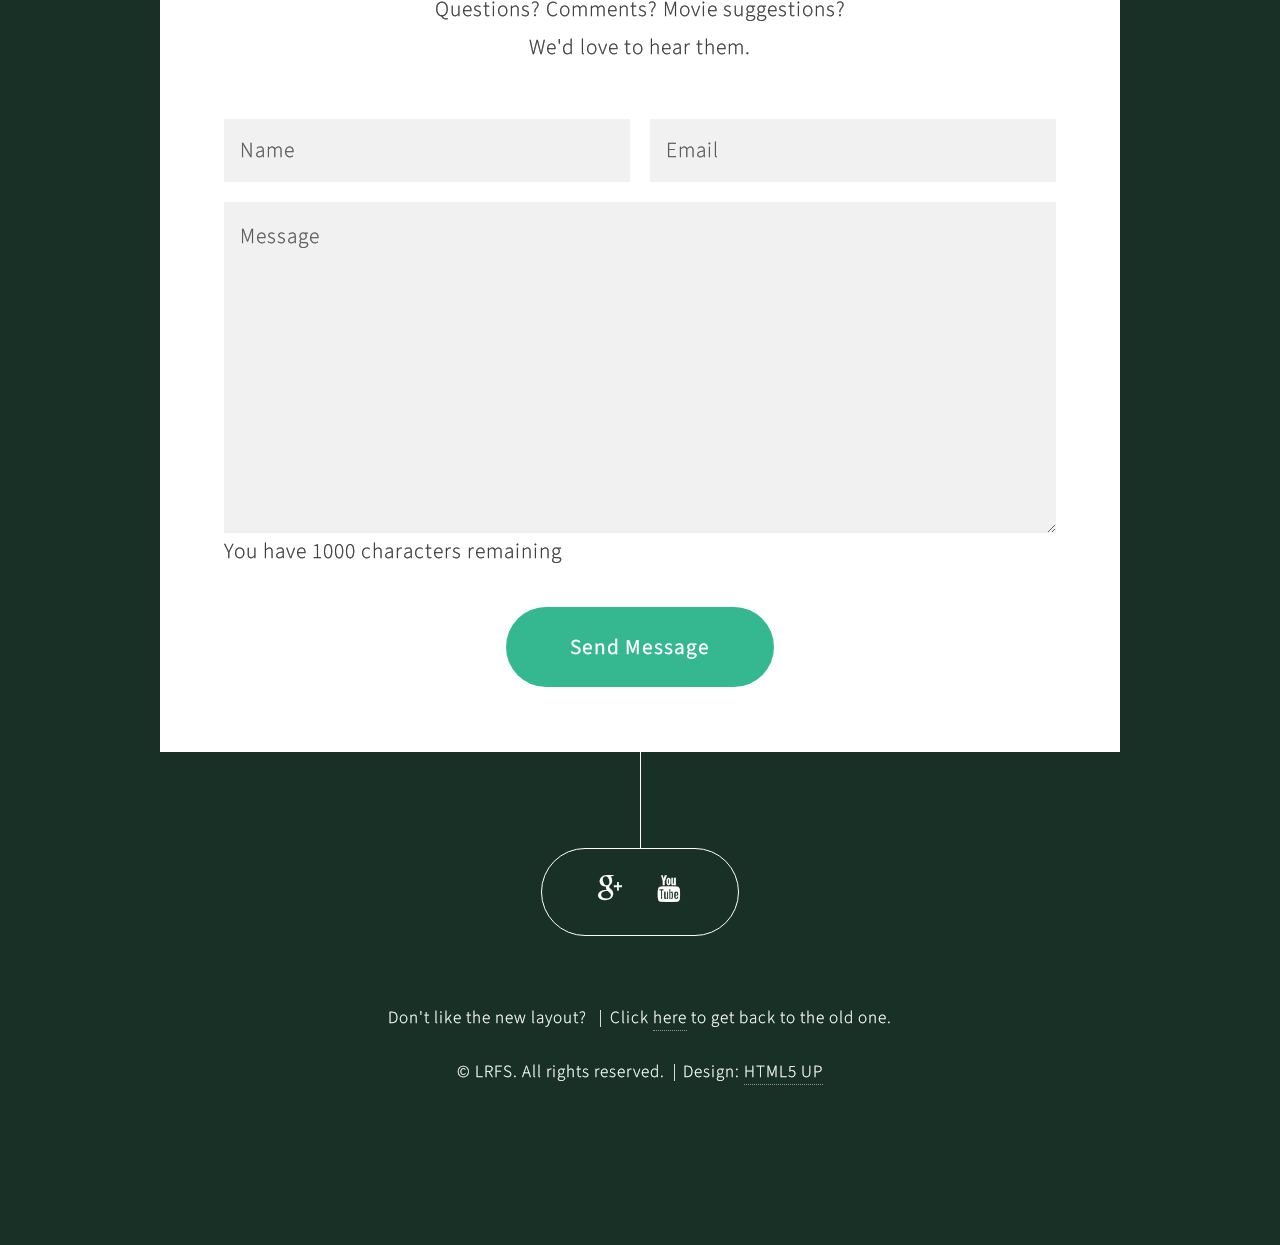
==== commit 8dc267f5: "Small updates, Feedback Fixed. Small edits to form and function of index.html. Finally fixed the fee" ====
--- a/index.html
+++ b/index.html
@@ -20,7 +20,7 @@
 			<section id="header">
 				<header>
 					<h1>Living Room Film Studios</h1>
-					<p>Amateur Filmmaking | Est. 2012</p>
+					<p>Amateur Filmmaking | Est. 2013</p>
 					<!--<i class="fa-film"></i>-->
 				</header>
 				<footer>
@@ -43,7 +43,9 @@
 
 		<!-- Feature 1 -->
 			<article id="first" class="container box style1 right">
-				<a href="#" class="image fit"><iframe width="480" height="400" src="https://www.youtube.com/embed/1ilH2aHMK4M" frameborder="0" allowfullscreen></iframe></a>
+				<a href="#" class="image fit">
+					<iframe class="video" src="https://www.youtube.com/embed/1ilH2aHMK4M" frameborder="0" allowfullscreen></iframe>
+				</a>
 				<div class="inner">
 					<header>
 						<h2>Born in a classroom</h2>
@@ -54,8 +56,9 @@
 
 		<!-- Feature 2 -->
 			<article class="container box style1 left">
-                <a href="#" class="image fit"><iframe width="480" height="310"
-src="http://www.youtube.com/embed/iA7pkVA1npc?autoplay=0" frameborder="0" allowfullscreen></iframe></a>
+                <a href="#" class="image fit">
+									<iframe class="video" src="http://www.youtube.com/embed/iA7pkVA1npc?autoplay=0" frameborder="0" allowfullscreen></iframe>
+								</a>
 				<div class="inner">
 					<header>
 						<h2>Branching Out</h2>
@@ -66,7 +69,9 @@
 
         <!-- Feature 3 -->
 			<article class="container box style1 right">
-                <a href="#" class="image fit"><iframe width="480" height="360" src="https://www.youtube.com/embed/EmwjV12LI8k" frameborder="0" allowfullscreen></iframe></a>
+                <a href="#" class="image fit">
+									<iframe class="video" src="https://www.youtube.com/embed/EmwjV12LI8k" frameborder="0" allowfullscreen></iframe>
+								</a>
 				<div class="inner">
 					<header>
 						<h2>Action Mini-Series</h2>
@@ -94,7 +99,11 @@
 				</header>
 				<div class="inner gallery">
 					<div class="row 0%">
-						<div class="3u 12u(mobile)"><a href="images/fulls/01.jpg" class="image fit"><img src="images/thumbs/01.jpg" alt="" title="Ad infinitum" /></a></div>
+						<div class="3u 12u(mobile)"><a href="images/fulls/01.jpg" class="image fit">
+							<!--<iframe src="https://www.youtube.com/watch?v=XrsgUQxoUcg" width="100px" height="100"></iframe>-->
+							<img src="images/thumbs/01.jpg" alt="" title="The Pearl - Bloopers" /></a>
+						</div>
+
 						<div class="3u 12u(mobile)"><a href="images/fulls/02.jpg" class="image fit"><img src="images/thumbs/02.jpg" alt="" title="Dressed in Clarity" /></a></div>
 						<div class="3u 12u(mobile)"><a href="images/fulls/03.jpg" class="image fit"><img src="images/thumbs/03.jpg" alt="" title="Raven" /></a></div>
 						<div class="3u 12u(mobile)"><a href="images/fulls/04.jpg" class="image fit"><img src="images/thumbs/04.jpg" alt="" title="I'll have a cup of Disneyland, please" /></a></div>
@@ -129,11 +138,30 @@
 
 				function checkMessageCount() {
 					var maxlen = 1000;
-					var len = document.getElementById('message').value.length;
+					var len = document.getElementById('entry_1654389751').value.length;
 					document.getElementById('charsleft').innerHTML = 'You have ' + (maxlen - len) + ' characters remaining';
 				}
 				</script>
 
+				<form action="https://docs.google.com/forms/d/e/1FAIpQLSdC7j5Br6ld9ku_JY1Ersd4E-xQC7RtQb07G1GTheQZN6Y3tw/formResponse" method="POST" id="ss-form" target="_self" onsubmit="">
+					<div class="row 50%">
+						<div class="6u 12u$(mobile)">
+							<input type="text" placeholder="Name" name="entry.1019677557" value="" class="form-control" id="entry_1019677557" dir="auto" aria-label="Name" aria-required="true" required="" title="" maxlength="100" />
+						</div>
+						<div class="6u$ 12u$(mobile)">
+							<input type="text" placeholder="Email" name="entry.1479206889" value="" class="form-control" id="entry_1479206889" dir="auto" aria-label="Email  Please enter a valid email" aria-required="true" required="" pattern="(?:[a-z0-9!#$%&amp;'*+/=?^_`{|}~-]+(?:\.[a-z0-9!#$%&amp;'*+/=?^_`{|}~-]+)*|&quot;(?:[\x01-\x08\x0b\x0c\x0e-\x1f\x21\x23-\x5b\x5d-\x7f]|\\[\x01-\x09\x0b\x0c\x0e-\x7f])*&quot;)@(?:(?:[a-z0-9](?:[a-z0-9-]*[a-z0-9])?\.)+[a-z0-9](?:[a-z0-9-]*[a-z0-9])?|\[(?:(?:25[0-5]|2[0-4][0-9]|[01]?[0-9][0-9]?)\.){3}(?:25[0-5]|2[0-4][0-9]|[01]?[0-9][0-9]?|[a-z0-9-]*[a-z0-9]:(?:[\x01-\x08\x0b\x0c\x0e-\x1f\x21-\x5a\x53-\x7f]|\\[\x01-\x09\x0b\x0c\x0e-\x7f])+)\])" title="Please enter a valid email">
+						</div>
+						<div class="12u$">
+							<textarea placeholder="Message" name="entry.1654389751" rows="8" cols="0" class="form-control" id="entry_1654389751" dir="auto" aria-label="Message" maxlength="1000" onkeyup="checkMessageCount()"></textarea>
+							<div id="charsleft" class="text">You have 1000 characters remaining</div><br />
+						<div class="12u$">
+							<ul class="actions">
+          			<li><input type="submit" name="submit" value="Send Message" /></li>
+							</ul>
+						</div>
+        	</form>
+
+<!-- OG FORM
 				<form method="post" enctype="text/plain" action="assets/php/feedbackformprocess.php">
 					<div class="row 50%">
 						<div class="6u 12u$(mobile)">
@@ -152,7 +180,7 @@
 							</ul>
 						</div>
 					</div>
-				</form>
+				</form> -->
 
 				<!-- Tried simply embedding a google form..... not good enough.-->
 				<!--<div id="GoogleForm">
@@ -334,10 +362,10 @@
 			<div class="copyright">
 				<ul class="menu">
           <li>Don't like the new layout?</li>
-          <li>Click <a href="https://goo.gl/kXEA75">here</a> to get back to the old one.</li>
+          <li>Click <a href="https://goo.gl/kXEA75" target="_blank">here</a> to get back to the old one.</li>
         </ul>
         <ul class="menu">
-					<li>&copy; LRFS. All rights reserved.</li><li>Design: <a href="http://html5up.net">HTML5 UP</a></li>
+					<li>&copy; LRFS. All rights reserved.</li><li>Design: <a href="http://html5up.net" target="_blank">HTML5 UP</a></li>
 				</ul>
 			</div>
 		</section>
--- a/assets/css/main.css
+++ b/assets/css/main.css
@@ -1755,6 +1755,13 @@
 				background: rgba(58, 57, 57, 0.025);
 			}
 
+/*Video insertion settings*/
+
+	.video {
+		height: 100%;
+		width: 100%;
+	}
+
 /* Box */
 
 	.box {
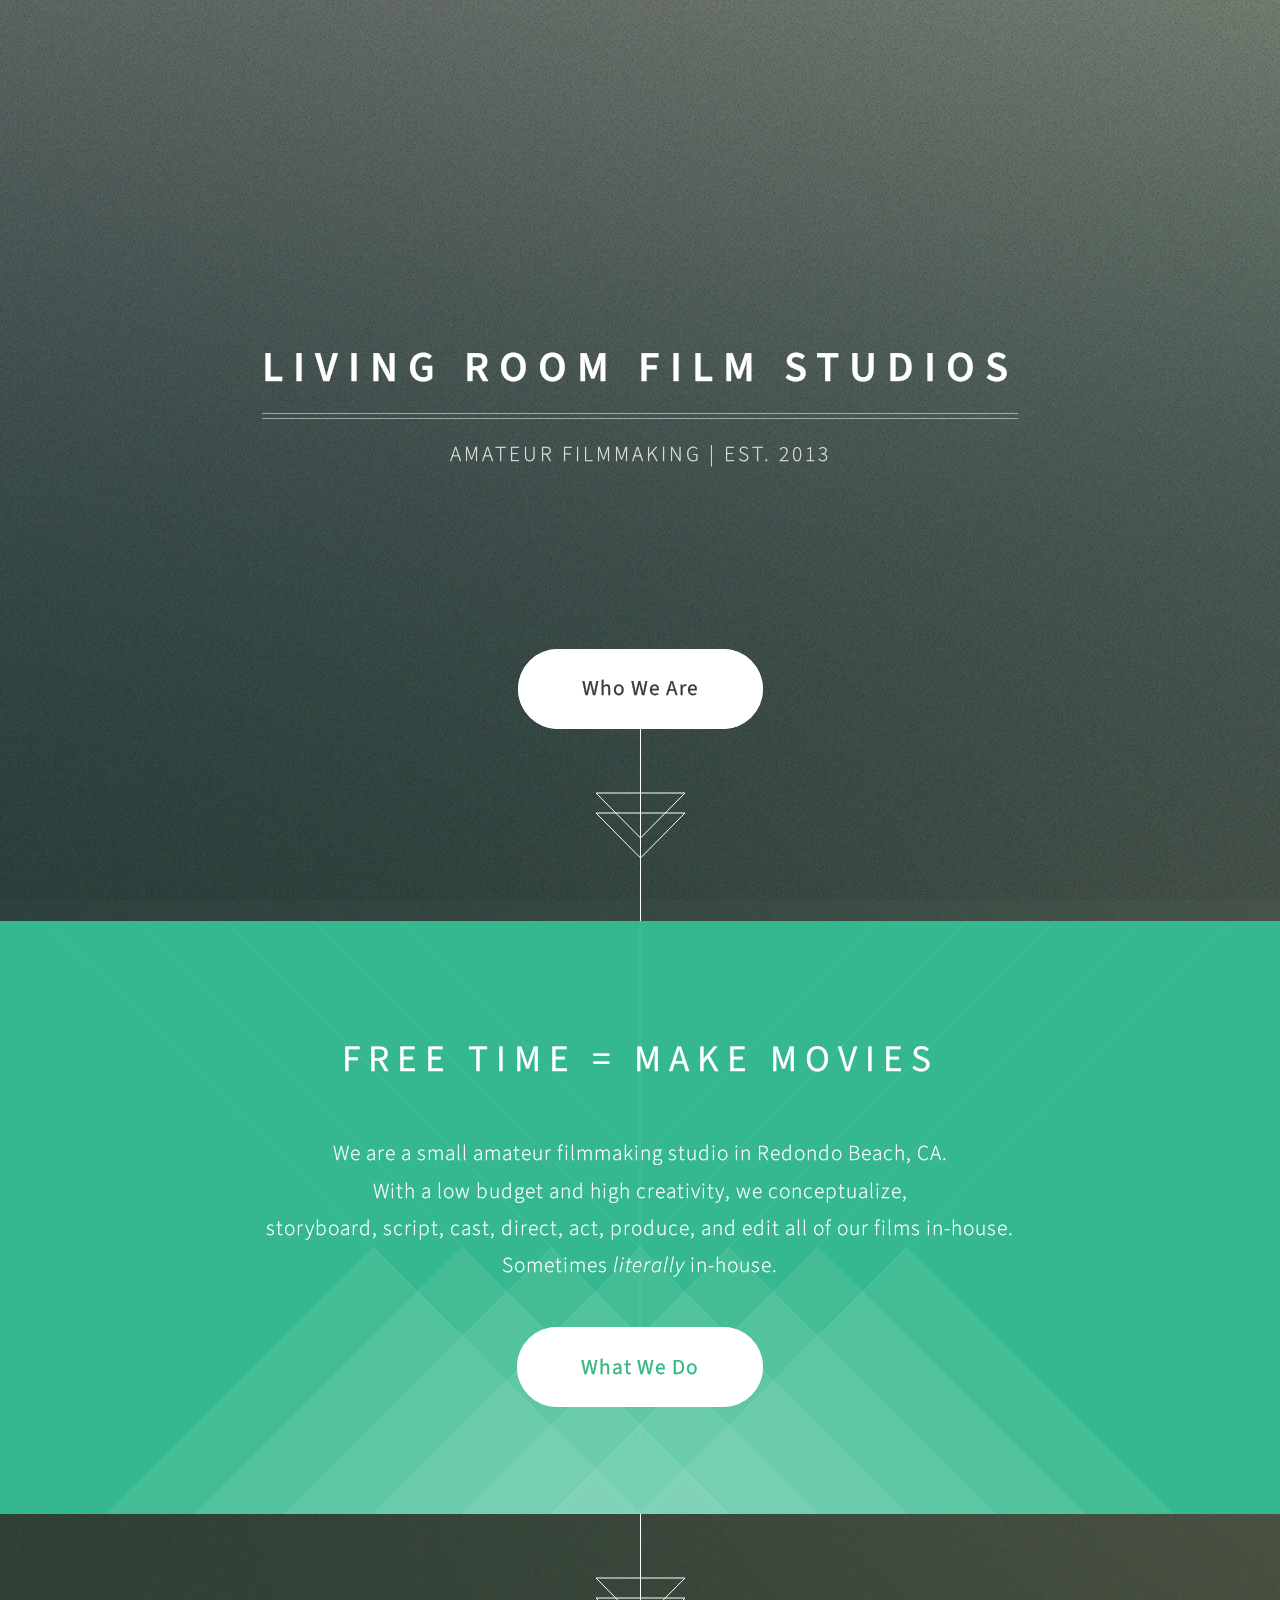
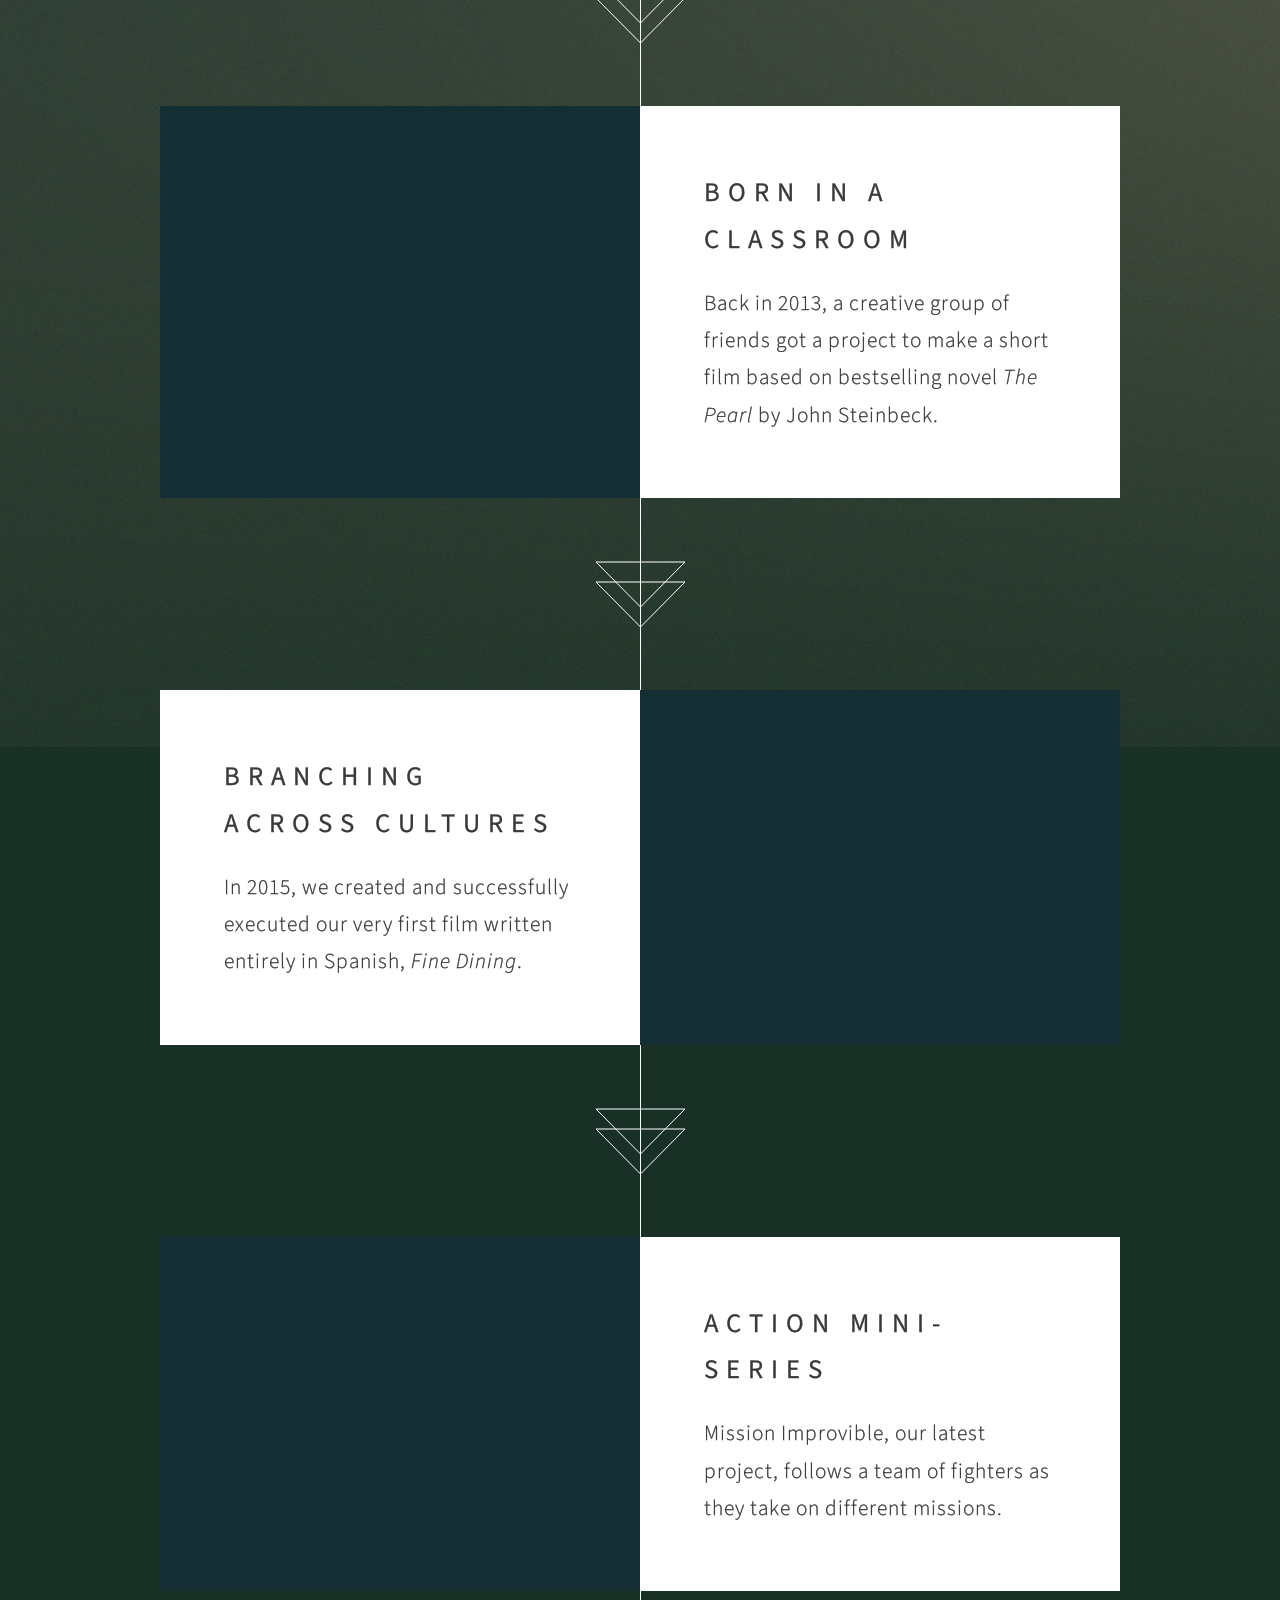
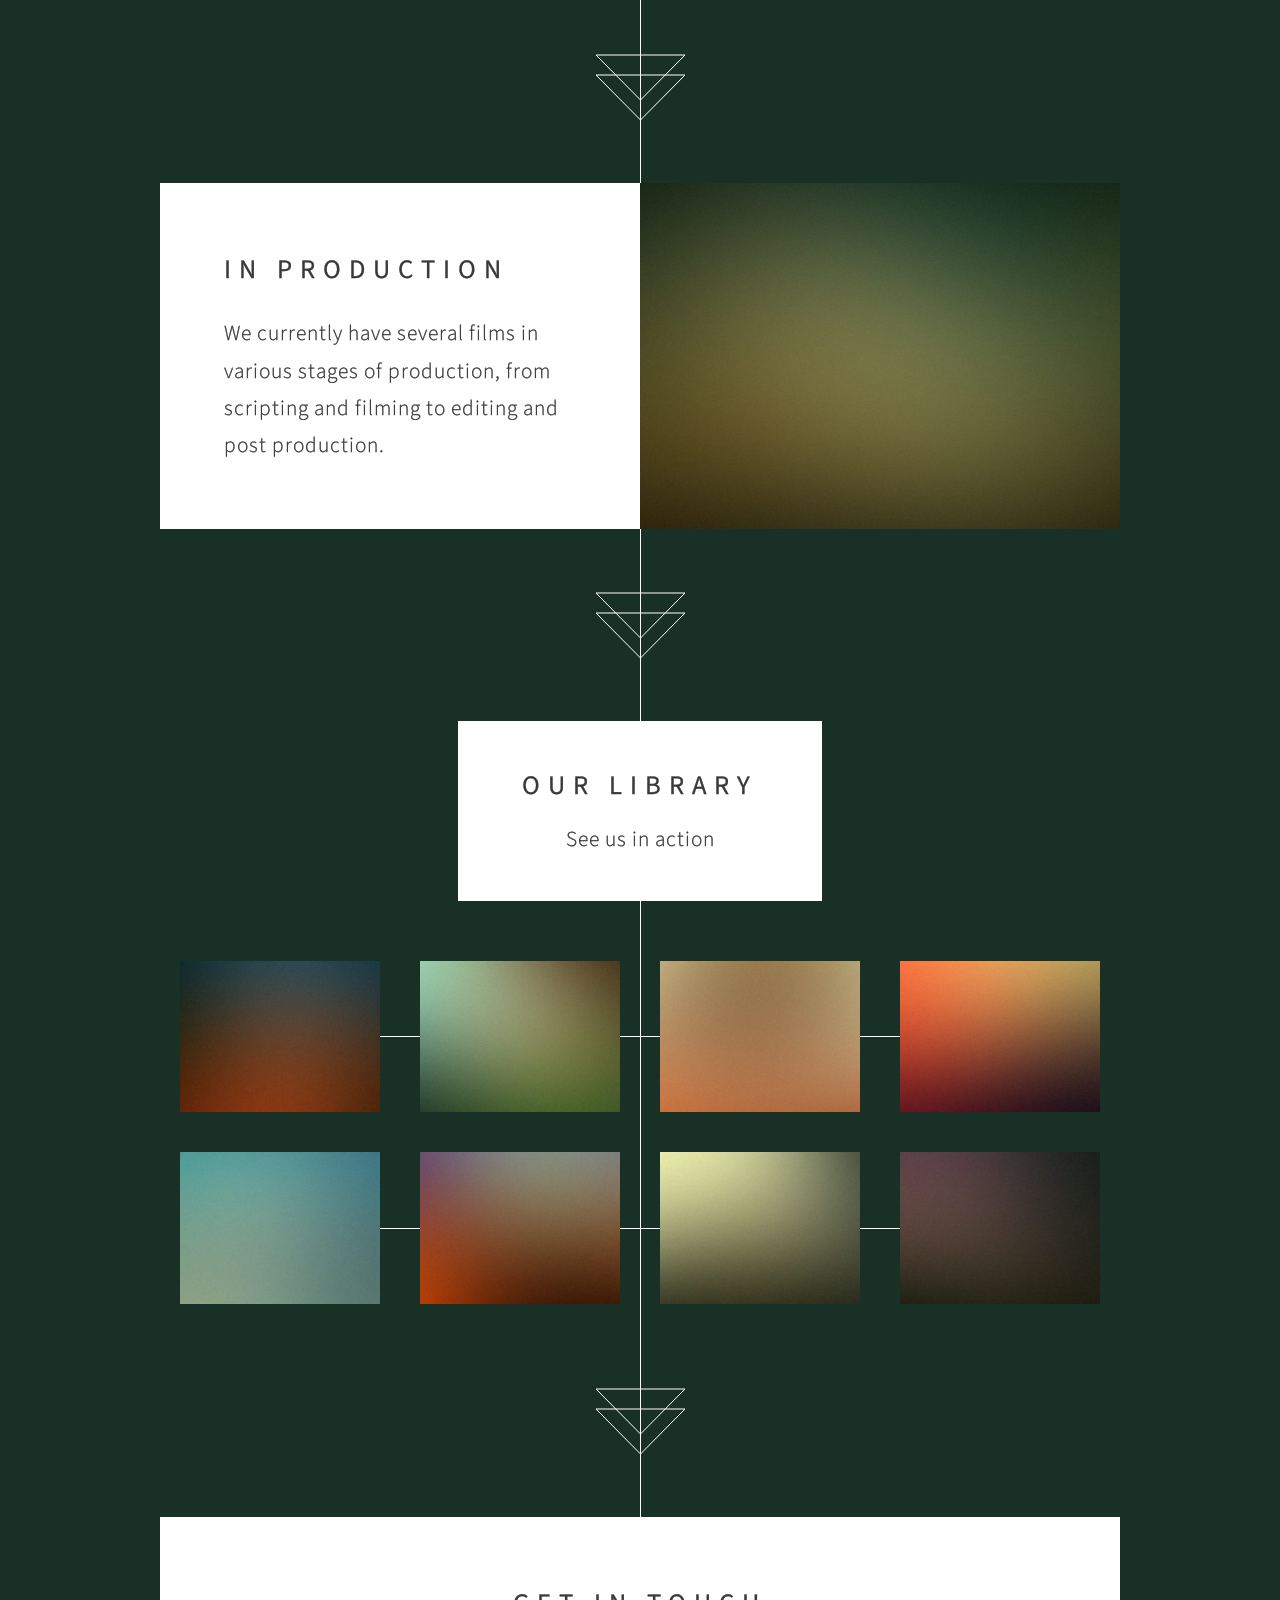
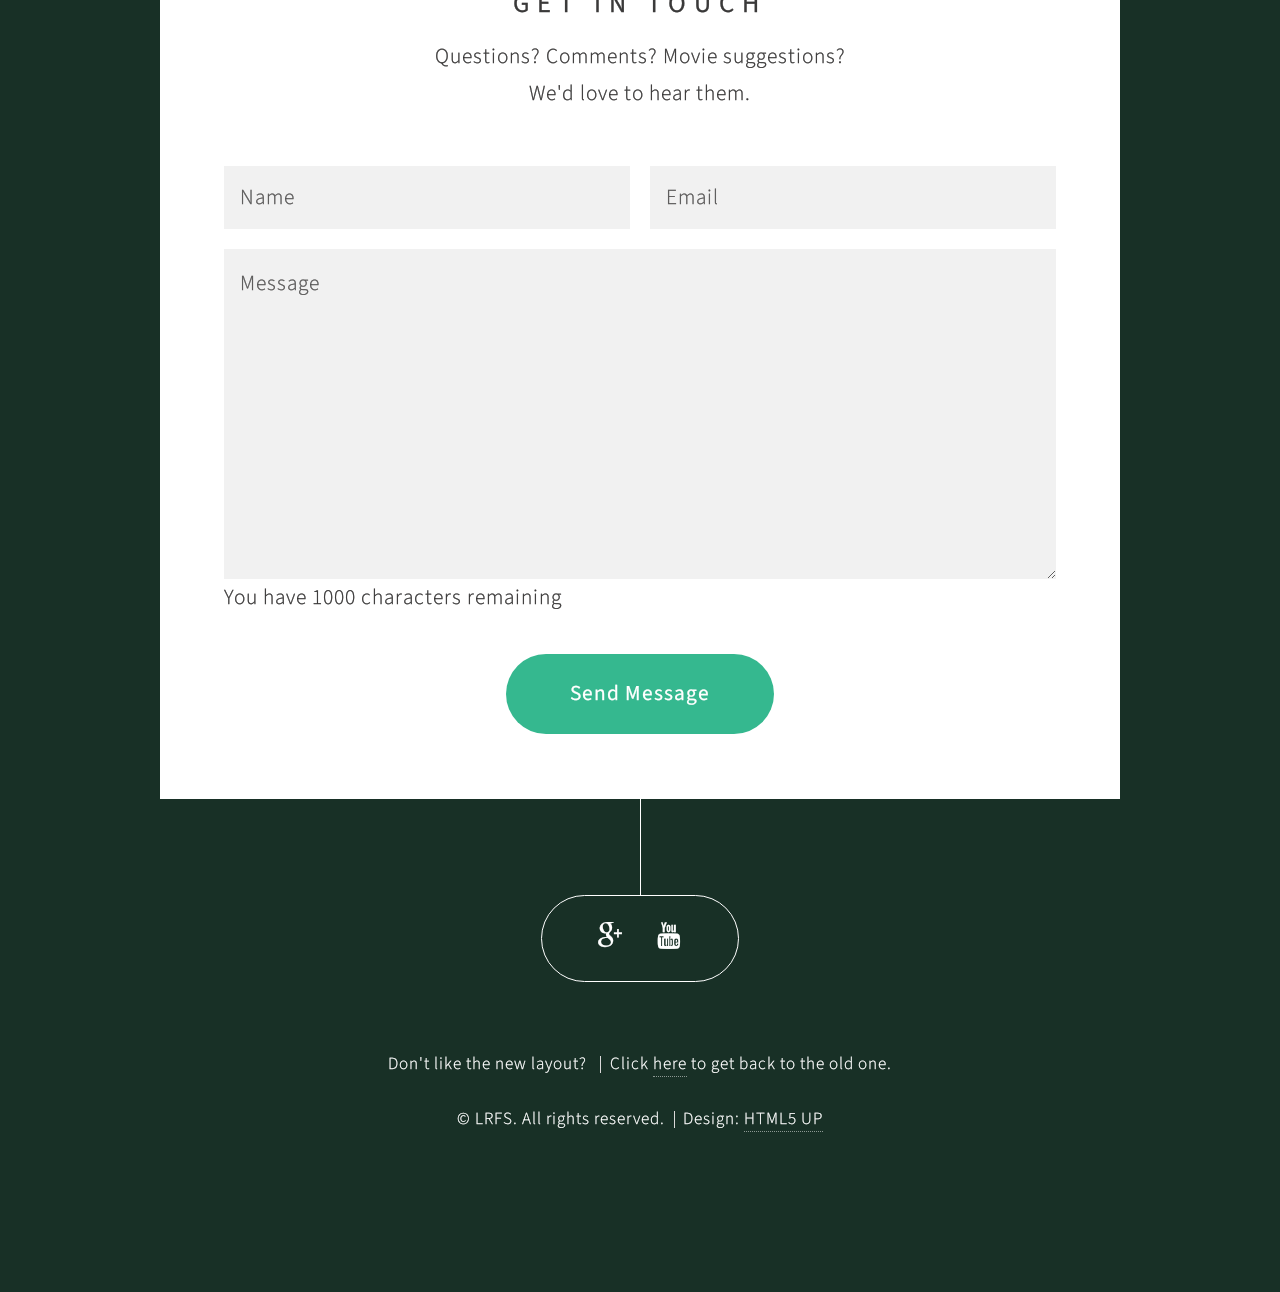
==== commit b23fb4aa: "Merge 16b87a5d13a7fd417605a7de723b849befb6e5be into 974eb07b97d70e2d983fc8ea061441f78a94e3c0" ====
--- a/index.html
+++ b/index.html
@@ -61,7 +61,7 @@
 								</a>
 				<div class="inner">
 					<header>
-						<h2>Branching Out</h2>
+						<h2>Branching Across Cultures</h2>
 					</header>
 					<p>In 2015, we created and successfully executed our very first film written entirely in Spanish, <I>Fine Dining</I>.</p>
 				</div>
@@ -142,6 +142,8 @@
 					document.getElementById('charsleft').innerHTML = 'You have ' + (maxlen - len) + ' characters remaining';
 				}
 				</script>
+
+<!-- New feedback form idea attributed to Adrian Campos of Tribe Robotics (FRC 4123) -->
 
 				<form action="https://docs.google.com/forms/d/e/1FAIpQLSdC7j5Br6ld9ku_JY1Ersd4E-xQC7RtQb07G1GTheQZN6Y3tw/formResponse" method="POST" id="ss-form" target="_self" onsubmit="">
 					<div class="row 50%">
